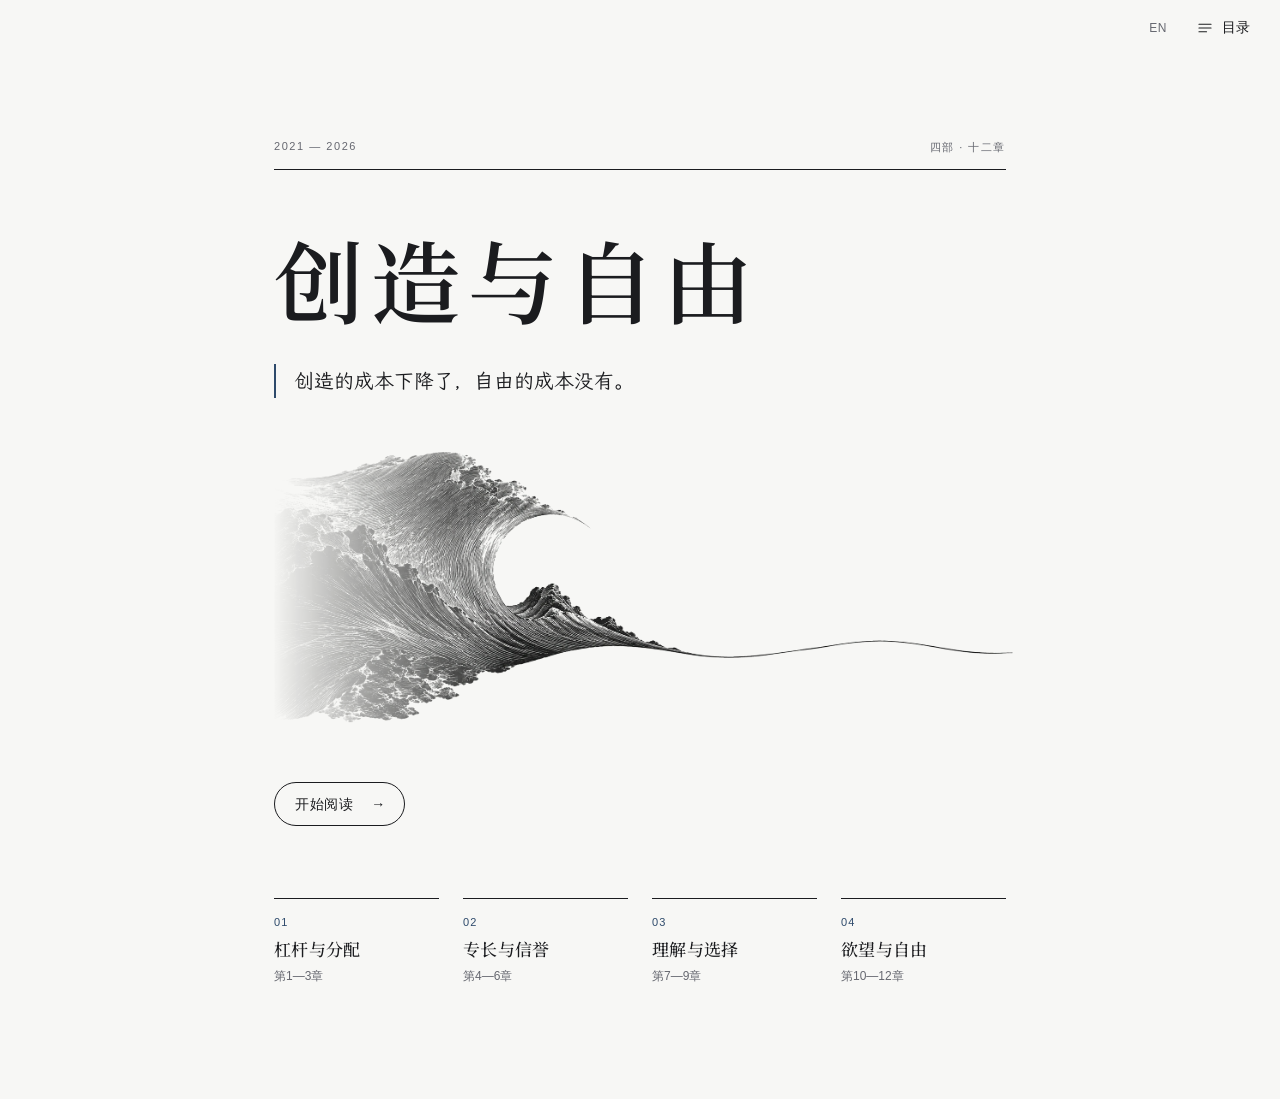
==== index.html @ 105a15ce "Polish editor notes and stabilize reader layout for v2.4.1" ====
<!doctype html>
<html lang="zh-CN">
<head>
<meta charset="utf-8"><meta name="viewport" content="width=device-width,initial-scale=1,viewport-fit=cover">
<meta name="color-scheme" content="light dark"><meta name="description" content="创造与自由：纳瓦尔思想读本。">
<script>if(/^#c(?:0\d|1[0-4])(?:-b\d{3})?$/.test(location.hash)){document.documentElement.classList.add('reader-starting');document.addEventListener('DOMContentLoaded',()=>{if(!document.documentElement.classList.contains('js'))document.documentElement.classList.remove('reader-starting');},{once:true});}</script>
<title>创造与自由 · 纳瓦尔思想读本</title><link rel="icon" href="data:,"><style>
@font-face{font-family:"Creation Kai";src:url("assets/fonts/reader-kai-v241.woff2") format("woff2");font-style:normal;font-weight:400;font-display:swap}
@font-face{font-family:"Creation Song";src:url("assets/fonts/reader-song-v240.woff2") format("woff2");font-style:normal;font-weight:400 600;font-display:swap}

/* Tokens. One neutral paper, one ink, one ink-indigo accent used sparingly. */
:root{
 --paper:#f7f7f5;--raised:#fff;--ink:#1b1c1f;--secondary:#666870;--line:#e2e3e3;--line-strong:#c9cbcd;--toggle-off:#8a8c92;--panel:#efeff0;
 --accent:#2e4a6b;--accent-soft:rgb(46 74 107 / 8%);--accent-line:rgb(46 74 107 / 30%);--wash:rgb(27 28 31 / 5%);--wash-strong:rgb(27 28 31 / 9%);
 --shadow:0 1px 2px rgb(27 28 31 / 6%),0 10px 32px rgb(27 28 31 / 10%);
 --body-size:18px;--serif:"Creation Song","Songti SC","Noto Serif CJK SC","Source Han Serif SC",SimSun,serif;
 --sans:-apple-system,BlinkMacSystemFont,"PingFang SC","Helvetica Neue","Microsoft YaHei",sans-serif;--kai:"Creation Kai","Kaiti SC","STKaiti","KaiTi",var(--serif);
 --body-font:var(--serif);--page-gap:48px;--bar:56px;--ease:cubic-bezier(.2,.7,.2,1);color-scheme:light
}
:root[data-night]{
 --paper:#121315;--raised:#1d1f22;--ink:#dcdde0;--secondary:#9c9fa6;--line:#2b2d31;--line-strong:#43464c;--toggle-off:#73767d;--panel:#18191c;
 --accent:#93abc7;--accent-soft:rgb(147 171 199 / 16%);--accent-line:rgb(147 171 199 / 38%);--wash:rgb(255 255 255 / 6%);--wash-strong:rgb(255 255 255 / 11%);
 --shadow:0 1px 2px rgb(0 0 0 / 30%),0 12px 36px rgb(0 0 0 / 40%);color-scheme:dark
}
:root[data-font=sans]{--body-font:var(--sans)}:root[data-font=kai]{--body-font:var(--kai)}
html[lang=en]{--serif:Charter,"Iowan Old Style",Georgia,"Times New Roman",serif;--kai:Baskerville,"Palatino Linotype",Palatino,Georgia,serif}

/* Base */
*{box-sizing:border-box}html{scroll-padding-top:84px;background:var(--paper)}
body{margin:0;background:var(--paper);color:var(--ink);font-family:var(--serif);-webkit-text-size-adjust:100%;-webkit-font-smoothing:antialiased;text-rendering:optimizeLegibility}
::selection{background:rgb(46 74 107 / 16%)}:root[data-night] ::selection{background:rgb(147 171 199 / 28%)}
a{color:inherit;text-underline-offset:.24em;text-decoration-thickness:1px;text-decoration-color:var(--line-strong)}
a:hover{text-decoration-color:currentColor}
strong{font-weight:600}
button,input,select,output,legend,dialog,.cover-meta,.cover-index,.chapter-part,.chapter-nav,.reading-entry,.menu-button,.muted,.disclaimer,#pager,.topbar{font-family:var(--sans)}
button,input,select{font-size:inherit}
button{cursor:pointer;background:transparent;color:var(--ink);border:0;min-width:44px;min-height:44px;padding:0 12px;border-radius:10px}
button:disabled,#pager button[aria-disabled=true]{opacity:.28;cursor:default}
a,button,input,select,summary{touch-action:manipulation;-webkit-tap-highlight-color:transparent}
a:focus-visible,button:focus-visible,input:focus-visible,select:focus-visible,summary:focus-visible{outline:2px solid var(--accent);outline-offset:3px;border-radius:6px}
#reading:focus,.chapter [tabindex="-1"]:focus{outline:none}
[hidden]{display:none!important}
.visually-hidden{position:absolute;width:1px;height:1px;padding:0;margin:-1px;overflow:hidden;clip-path:inset(50%);white-space:nowrap;border:0}
.skip-link{position:fixed;z-index:9;top:12px;left:16px;background:var(--raised);padding:14px 18px;border-radius:999px;text-decoration:none;font:500 13px/1 var(--sans);transform:translateY(-200%)}.skip-link:focus{transform:none;box-shadow:var(--shadow)}
.reader-starting main{visibility:hidden}

/* Top bar: quiet, translucent, with a hairline of chapter progress. */
.topbar{position:fixed;inset:0 0 auto;z-index:4;height:var(--bar);padding:0 max(16px,env(safe-area-inset-right)) 0 max(20px,env(safe-area-inset-left));display:flex;align-items:center;justify-content:space-between;gap:16px;background:color-mix(in srgb,var(--paper) 86%,transparent);-webkit-backdrop-filter:saturate(1.4) blur(14px);backdrop-filter:saturate(1.4) blur(14px)}
.topbar::after{content:"";position:absolute;inset:auto 0 0;height:1px;background:var(--line);opacity:0;transition:opacity .2s}
body:has(#cover[hidden]) .topbar::after{opacity:1}
.brand{min-height:44px;display:flex;align-items:center;font:600 14px/1 var(--serif);letter-spacing:.06em;text-decoration:none;white-space:nowrap;overflow:hidden;text-overflow:ellipsis;transition:opacity .2s}
html[lang=en] .brand{letter-spacing:0;font-weight:400;font-size:15px}
body:has(#cover:not([hidden])) .brand{opacity:0;visibility:hidden}
.top-actions{display:flex;align-items:center;gap:4px;margin-left:auto}
.language-switch{min-width:44px;min-height:44px;display:flex;justify-content:center;align-items:center;padding:0 10px;border-radius:10px;font:500 12px/1 var(--sans);letter-spacing:.04em;text-decoration:none;color:var(--secondary)}
@media(hover:hover){.language-switch:hover{color:var(--ink);background:var(--wash)}}
.menu-button{display:inline-flex;align-items:center;gap:8px;padding:0 14px 0 12px;font-size:14px;font-weight:500}
.menu-button svg{width:18px;height:18px;fill:none;stroke:currentColor;stroke-width:1.6;stroke-linecap:round}
@media(hover:hover){.menu-button:hover{background:var(--wash)}}.menu-button:active{background:var(--wash-strong)}
#read-progress{position:absolute;left:0;bottom:0;height:2px;width:100%;background:var(--accent);transform-origin:0 50%;transform:scaleX(var(--progress,0));z-index:1;transition:transform .25s var(--ease)}
body:has(#cover:not([hidden])) #read-progress{opacity:0}
.js body:has(dialog:modal) .top-actions{visibility:hidden}

/* Cover */
main{max-width:860px;margin:auto;padding:116px 64px 96px}
#cover{max-width:760px;margin:auto;padding-top:24px}
.cover-meta{display:flex;justify-content:space-between;gap:16px;border-bottom:1px solid var(--ink);padding-bottom:14px;font-size:11px;font-weight:500;letter-spacing:.14em;text-transform:uppercase;color:var(--secondary);font-variant-numeric:tabular-nums}
.cover-title{padding-top:56px}
.cover-title h1{font-size:clamp(48px,7vw,92px);font-weight:600;line-height:1.18;letter-spacing:.08em;margin:0 0 20px}
html[lang=en] .cover-title h1{letter-spacing:-.015em;line-height:1.04;font-weight:400}
.tagline{margin:32px 0 0;padding-left:18px;border-left:2px solid var(--accent);font:20px/1.7 var(--kai);color:var(--ink);max-width:28em}
html[lang=en] .tagline{font-style:italic}
/* The art's ink spans x 26–1732 and y 121–751 of 1774×887: crop the blank bands and scale so the ink meets both column edges. */
.cover-art{display:block;width:104%;max-width:none;height:auto;aspect-ratio:1774/672;object-fit:cover;margin:48px 0 0 -1.52%;mix-blend-mode:multiply;filter:brightness(1.02) contrast(1.03);-webkit-mask-image:linear-gradient(90deg,transparent 1%,rgb(0 0 0 / 35%) 12%,#000 32%);mask-image:linear-gradient(90deg,transparent 1%,rgb(0 0 0 / 35%) 12%,#000 32%)}
:root[data-night] .cover-art{filter:brightness(1.02) contrast(1.03) invert(1) brightness(.7);mix-blend-mode:screen;opacity:.9}
.cover-actions{display:flex;flex-wrap:wrap;align-items:center;gap:14px 24px;margin-top:48px}
.reading-entry{display:inline-flex;gap:18px;align-items:center;justify-content:space-between;min-height:44px;padding:10px 18px 10px 20px;border:1px solid var(--ink);color:var(--ink);border-radius:999px;font-size:14px;font-weight:500;letter-spacing:.04em;line-height:1.5;text-decoration:none;transition:background-color .2s var(--ease),color .2s var(--ease)}
:root[data-night] .reading-entry{border-color:var(--line-strong)}
:root[data-night] :is(.cover-meta,.cover-index a){border-color:var(--line-strong)}
.reading-entry span{transition:transform .2s var(--ease)}
@media(hover:hover){.reading-entry:hover{background:var(--ink);color:var(--paper)}:root[data-night] .reading-entry:hover{border-color:var(--ink)}}.reading-entry:hover span{transform:translateX(3px)}
.reading-entry:active{opacity:.85}
.disclaimer{margin:0;font-size:12px;line-height:1.6;color:var(--secondary)}
.cover-index{display:grid;grid-template-columns:repeat(4,minmax(0,1fr));gap:0 24px;margin-top:72px}
.cover-index a{position:relative;display:grid;grid-template-rows:auto 1fr auto;align-content:start;gap:6px;min-height:44px;padding:16px 0 18px;border-top:1px solid var(--ink);text-decoration:none}
.part-number{font:500 11px/1.4 var(--sans);letter-spacing:.1em;color:var(--accent);font-variant-numeric:tabular-nums}
.part-name{font:500 17px/1.5 var(--serif);letter-spacing:.02em}
.part-range{align-self:end;font-size:12px;color:var(--secondary)}
.part-arrow{position:absolute;right:0;top:15px;color:var(--secondary);opacity:0;transform:translateX(-4px);transition:opacity .2s,transform .2s var(--ease)}
.cover-index a:hover .part-arrow,.cover-index a:focus-visible .part-arrow{opacity:1;transform:none;color:var(--accent)}
.cover-index a:hover .part-name{text-decoration:underline;text-decoration-color:var(--accent-line);text-underline-offset:.3em}
.cover-toc{margin-top:50px}.js .cover-toc{display:none}

/* Reading column */
#reading-stage{width:min(100%,30em);font-size:var(--body-size);margin:auto}
.chapter{font:var(--body-size)/1.9 var(--body-font);overflow-wrap:break-word;line-break:strict;font-kerning:normal}
html[lang=zh-CN] .chapter{text-spacing-trim:trim-start}
html[lang=zh-CN] .cover-title h1{font-feature-settings:"halt"}
html[lang=zh-CN] :is(.chapter,.drawer-body,#note-dialog){text-autospace:normal}
.chapter-header{margin-bottom:2.4em;break-inside:avoid}
.chapter-part{display:flex;flex-direction:column;gap:12px;font-size:12px;letter-spacing:.08em;color:var(--secondary);margin:0 0 14px;line-height:1.5}
.chapter-no{font:400 52px/1 var(--serif);letter-spacing:0;color:var(--accent);font-variant-numeric:lining-nums tabular-nums}
html[lang=en] .chapter-no{font-variant-numeric:oldstyle-nums;font-size:58px}
.chapter h1{font-weight:600;font-size:1.65em;line-height:1.45;letter-spacing:.01em;margin:0;text-wrap:balance}
.row{display:contents}.prose{display:contents}
.prose p{margin:0 0 1.05em;text-align:justify;orphans:2;widows:2;hanging-punctuation:allow-end}
.prose h2{font-size:1.08em;font-weight:600;line-height:1.6;margin:2.1em 0 .8em;break-after:avoid;break-inside:avoid;text-wrap:balance}
.chapter-header+.heading-row h2{margin-top:.4em}
html[lang=en] .chapter{line-height:1.68;line-break:auto;hyphens:auto}
html[lang=en] .chapter h1,html[lang=en] .chapter h2{hyphens:none;letter-spacing:-.005em}
html[lang=en] .chapter h1{font-weight:600;line-height:1.25}
html[lang=en] :is(.chapter-part,.toc-group h2){letter-spacing:.01em;text-transform:none}
html[lang=en] .cover-meta{letter-spacing:.07em}

/* Editor's notes carry the counterpoints; a ruled margin sets them apart. */
.limit-row h2,.limit-row p{border-left:2px solid var(--accent-line);padding-left:1.1em}
.limit-row h2{margin-bottom:0;padding-bottom:.8em}
.limit-row p{margin-bottom:0;padding-bottom:1.05em}
.limit-tag{display:inline-block;margin-right:.7em;padding:.35em .55em;border-radius:5px;background:var(--accent-soft);color:var(--accent);font:600 .62em/1 var(--sans);letter-spacing:.1em;vertical-align:.18em;text-transform:uppercase}

.chapter-nav{display:grid;grid-template-columns:1fr 1fr;gap:16px;margin-top:3em;font-size:13px;line-height:1.55;break-inside:avoid}
.chapter-nav a{display:block;padding:14px 16px;border:1px solid var(--line);border-radius:12px;text-decoration:none;transition:border-color .2s,background .2s}
@media(hover:hover){.chapter-nav a:hover{border-color:var(--line-strong);background:var(--wash)}}
.chapter-nav a:last-child{grid-column:2;text-align:right}
.chapter-nav-label{display:block;font-size:11px;letter-spacing:.06em;color:var(--secondary);margin-bottom:4px}
.book-end{break-inside:avoid;text-align:center;padding:5em 0 3em;color:var(--secondary);font:15px/1.5 var(--serif);letter-spacing:.3em}
.book-end i{display:block;width:6px;height:6px;margin:24px auto 0;border-radius:50%;background:var(--accent)}

/* Note markers */
.paragraph-note{position:relative;display:inline-flex;align-items:center;justify-content:center;vertical-align:baseline;top:-.5em;width:18px;min-width:18px;height:18px;padding:0;margin-left:3px;border-radius:50%;font:600 9.5px/1 var(--sans);font-variant-numeric:tabular-nums;color:var(--accent);background:var(--accent-soft);text-decoration:none;white-space:nowrap;transition:background .15s,color .15s}
.paragraph-note::after{content:"";position:absolute;inset:-13px}
.note-anchor{display:inline-block;white-space:nowrap}
html[lang=zh-CN] .paragraph-note{margin-left:1px}
@media(hover:hover) and (pointer:fine){.paragraph-note:hover{color:var(--raised);background:var(--accent)}}
.paragraph-note:focus-visible{outline:none;box-shadow:none;border-radius:50%;color:var(--accent);background:var(--accent-line)}
.paragraph-note[aria-expanded=true]{color:var(--raised);background:var(--accent)}
.js .notes-hidden .paragraph-note{visibility:hidden;pointer-events:none}
.annotation-bank{border-top:1px solid var(--line);margin-top:50px}.annotation-bank article{padding:20px 0}.js .annotation-bank{display:none}

/* Paged mode. reader.js assumes the 48px column gap. */
.js body.is-paged{overflow:clip}
.js body.is-paged main{max-width:none;padding:0}
.js body.is-paged #reading-stage{position:fixed;top:max(84px,calc(env(safe-area-inset-top) + 64px));left:50%;transform:translateX(-50%);width:min(30em,calc(100vw - 64px));height:calc(100dvh - 164px - env(safe-area-inset-bottom));overflow:clip;touch-action:pan-y pinch-zoom}
.js body.is-paged .chapter{height:100%;width:100%;column-width:var(--page-width);column-gap:var(--page-gap);column-fill:auto;transform:translateX(var(--page-shift,0px))}
.js body.is-paged .prose p{hanging-punctuation:none}
.js body.is-paged .chapter-nav{display:none}
.js body.is-paged .chapter-header{margin-bottom:1.9em}
#pager{position:fixed;bottom:max(14px,env(safe-area-inset-bottom));left:50%;transform:translateX(-50%);width:min(30em,calc(100vw - 40px));font-size:var(--body-size);display:flex;justify-content:space-between;align-items:center;color:var(--secondary);z-index:3}
#pager button{color:var(--secondary);border-radius:50%;width:44px;padding:0;display:grid;place-items:center;transition:background .15s,color .15s}
@media(hover:hover){#pager button:hover:not([aria-disabled=true]){color:var(--ink);background:var(--wash)}}
#pager svg{display:block;width:20px;height:20px;fill:none;stroke:currentColor;stroke-width:1.5;stroke-linecap:round;stroke-linejoin:round}
#page-status{font:500 11px/1 var(--sans);letter-spacing:.08em;font-variant-numeric:tabular-nums;padding:7px 12px;border-radius:999px;background:var(--wash)}

/* Dialogs */
dialog{color:var(--ink);background:var(--raised);border:1px solid var(--line);padding:28px;width:min(500px,calc(100vw - 48px));max-height:calc(100dvh - 64px);overflow:auto;overscroll-behavior:contain}
dialog::backdrop{background:rgb(16 18 22 / 26%);-webkit-backdrop-filter:blur(2px);backdrop-filter:blur(2px)}
body:has(dialog:modal){overflow:hidden}
.dialog-header{display:flex;align-items:center;justify-content:space-between;gap:16px;margin-bottom:24px}
dialog h2{font-size:17px;font-weight:600;line-height:1.5;margin:0}
.close-button,.pin-contents,.settings-shortcut{display:grid;place-items:center;flex:0 0 44px;width:44px;height:44px;min-width:44px;padding:0;margin:0;color:var(--secondary)}
.close-button svg,.pin-contents svg,.settings-shortcut svg{display:block;width:20px;height:20px;fill:none;stroke:currentColor;stroke-width:1.5;stroke-linecap:round;stroke-linejoin:round}
.close-button:hover,.settings-shortcut:hover,.pin-contents:hover,.pin-contents[aria-pressed=true]{color:var(--ink)}
@media(hover:hover){.close-button:hover,.settings-shortcut:hover,.pin-contents:hover{background:var(--wash)}}
.close-button:active,.settings-shortcut:active,.pin-contents:active{background:var(--wash-strong)}
.close-button:focus-visible,.settings-shortcut:focus-visible,.pin-contents:focus-visible{outline:none;box-shadow:none;color:var(--accent);background:var(--accent-soft)}
.pin-contents[aria-pressed=true] svg path:first-child{fill:currentColor}.pin-contents[aria-pressed=false] svg{transform:rotate(35deg)}
.settings-shortcut circle{fill:var(--panel)}
.settings-shortcut{border-radius:50%}
.contents-actions{display:flex;align-items:center;flex-shrink:0;gap:2px}

/* Contents drawer */
#contents{margin:0 auto 0 0;width:360px;max-width:calc(100% - 28px);height:100dvh;max-height:100dvh;padding:0;border:0;border-right:1px solid var(--line);background:var(--panel);overflow:hidden;box-shadow:var(--shadow)}
#contents .dialog-header{padding:max(10px,env(safe-area-inset-top)) 12px 10px 24px;min-height:var(--bar);margin:0;border-bottom:1px solid var(--line);background:var(--panel)}
#contents[open]{display:grid;grid-template-rows:auto minmax(0,1fr)}
.drawer-body{padding:12px 24px max(28px,env(safe-area-inset-bottom));min-height:0;overflow:auto;overscroll-behavior:contain}
.drawer-section>summary{list-style:none;display:flex;align-items:center;justify-content:space-between;min-height:48px;cursor:pointer;font-size:14px;font-weight:500}
.drawer-section>summary::-webkit-details-marker{display:none}
.drawer-section>summary::after{content:"";width:7px;height:7px;margin-right:4px;border-right:1.5px solid var(--secondary);border-bottom:1.5px solid var(--secondary);transform:translateY(-2px) rotate(45deg);transition:transform .2s var(--ease)}
.drawer-section[open]>summary::after{transform:translateY(2px) rotate(-135deg)}
#search-panel,#marks-panel,.settings-panel{border-bottom:1px solid var(--line)}

.search-form{font-size:14px;margin:0 0 16px}
.search-field{position:relative;border:1px solid var(--line);border-radius:12px;background:var(--raised);transition:border-color .15s,box-shadow .15s}
.search-field::before{content:"";position:absolute;left:12px;top:50%;width:16px;height:16px;margin-top:-8px;background:var(--secondary);-webkit-mask:url("data:image/svg+xml,%3Csvg xmlns='http://www.w3.org/2000/svg' viewBox='0 0 24 24' fill='none' stroke='black' stroke-width='2' stroke-linecap='round'%3E%3Ccircle cx='11' cy='11' r='7'/%3E%3Cpath d='m20 20-3.5-3.5'/%3E%3C/svg%3E") center/contain no-repeat;mask:url("data:image/svg+xml,%3Csvg xmlns='http://www.w3.org/2000/svg' viewBox='0 0 24 24' fill='none' stroke='black' stroke-width='2' stroke-linecap='round'%3E%3Ccircle cx='11' cy='11' r='7'/%3E%3Cpath d='m20 20-3.5-3.5'/%3E%3C/svg%3E") center/contain no-repeat}
.search-field:focus-within{border-color:var(--accent);box-shadow:0 0 0 3px var(--accent-soft)}
input[type=search]{display:block;width:100%;min-height:44px;border:0;color:var(--ink);background:transparent;border-radius:12px;padding:8px 12px 8px 36px;font-size:16px;outline:none}
input[type=search]:focus-visible{outline:none}
input::placeholder{color:var(--secondary);opacity:1}
input[type=search]{padding-right:36px}input[type=search]::-webkit-search-cancel-button{-webkit-appearance:none;width:18px;height:18px;margin-right:-24px;background:var(--secondary);cursor:pointer;-webkit-mask:url("data:image/svg+xml,%3Csvg xmlns='http://www.w3.org/2000/svg' viewBox='0 0 24 24' fill='none' stroke='black' stroke-width='2' stroke-linecap='round'%3E%3Cpath d='m7 7 10 10M17 7 7 17'/%3E%3C/svg%3E") center/contain no-repeat}
#search-count{margin:10px 2px 0}#search-count:empty{display:none}
.muted{font-size:12px;color:var(--secondary)}
#search-results{margin:0 0 25px}
.search-result{display:block;margin:0 -12px 2px;padding:10px 12px;border-radius:10px;text-decoration:none}
@media(hover:hover){.search-result:hover{background:var(--wash)}}
.search-chapter{margin:18px 0 4px;font:500 12px/1.5 var(--sans);color:var(--secondary)}.search-chapter:first-child{margin-top:4px}
.search-result span{display:block;font:14px/1.75 var(--serif)}
mark{background:var(--accent-soft);color:var(--accent);border-radius:3px;padding:0 1px}

.toc-cover{display:inline-flex;align-items:center;gap:6px;min-height:44px;font-size:12px;margin:0 0 14px;text-decoration:none;color:var(--secondary)}
.toc-cover::before{content:"←"}.toc-cover:hover{color:var(--ink)}
.book-toc{display:grid;gap:22px}
.toc-group h2{font:500 12px/1.6 var(--sans);color:var(--secondary);margin:0 0 4px;letter-spacing:.08em}
.toc-group a{position:relative;display:block;text-decoration:none;line-height:1.55;padding:10px 26px 10px 0;font-size:14px;min-height:44px;transition:color .15s}
.toc-group a:has(.toc-number){display:grid;grid-template-columns:24px minmax(0,1fr);column-gap:10px}
.toc-number{font-size:12px;color:var(--secondary);padding-top:3px;font-variant-numeric:tabular-nums}
.toc-group a:hover .toc-title,.toc-group a:not(:has(.toc-number)):hover{text-decoration:underline;text-decoration-color:var(--line-strong)}
.toc-group a[aria-current=page]{font-weight:600}
.toc-group a[aria-current=page]::before{content:"";position:absolute;left:-24px;top:10px;bottom:10px;width:3px;border-radius:0 3px 3px 0;background:var(--accent)}
.toc-group a[aria-current=page] .toc-number{color:var(--accent)}
.last-position{position:absolute;right:0;top:14px;display:flex;width:16px;height:16px;color:var(--accent)}
.toc-group a[aria-current=page] .last-position{display:none}.last-position svg{display:block;width:100%;height:100%;fill:none;stroke:currentColor;stroke-width:1.5;stroke-linejoin:round}

/* Settings */
.settings-panel{margin-bottom:8px}
.reading-options{border:0;padding:0 0 12px;margin:0;display:flex;flex-direction:column;gap:6px;font-size:14px}
.reading-options>label{display:flex;align-items:center;gap:8px;min-height:44px;cursor:pointer}
.reading-options>label:has(input[type=checkbox]){flex-direction:row-reverse;justify-content:space-between}
.choice-row{border:0;padding:0;margin:0;width:100%;min-width:0;display:grid;grid-template-columns:44px minmax(0,1fr);gap:12px;align-items:center}
html[lang=en] .choice-row{grid-template-columns:64px minmax(0,1fr)}
.choice-label{font:13px/44px var(--sans);padding:0;white-space:nowrap}
.choice-options{display:flex;gap:2px;padding:3px;border-radius:11px;background:var(--wash);min-width:0}
.reading-options .choice-options label{position:relative;display:block;flex:1;min-height:40px;min-width:0;margin:0;cursor:pointer}
.choice-options input{position:absolute;width:1px;height:1px;opacity:0;inset:50% auto auto 50%}
.choice-options span{display:flex;justify-content:center;align-items:center;min-height:40px;padding:0 8px;border-radius:8px;font-size:13px;white-space:nowrap;color:color-mix(in srgb,var(--secondary) 75%,var(--ink));transition:background .15s,color .15s,box-shadow .15s}
.choice-options label:hover span{color:var(--ink)}
.choice-options input:checked+span{color:var(--ink);background:var(--raised);box-shadow:0 1px 2px rgb(0 0 0 / 8%),0 1px 6px rgb(0 0 0 / 5%);font-weight:500}
.choice-options input:focus-visible+span{outline:2px solid var(--accent);outline-offset:1px}
.choice-options .font-serif span{font-family:var(--serif);font-size:15px}.choice-options .font-sans span{font-family:var(--sans)}.choice-options .font-kai span{font-family:var(--kai);font-size:15px}
.font-control{display:grid!important;grid-template-columns:44px 24px minmax(0,1fr);gap:0 12px;margin-top:2px}
html[lang=en] .font-control{grid-template-columns:64px 24px minmax(0,1fr)}
.font-control output{order:2;font-variant-numeric:tabular-nums;color:var(--secondary)}
.font-control input{order:3;width:100%;min-width:70px;accent-color:var(--accent)}
input[type=checkbox]{accent-color:var(--accent);width:17px;height:17px}
.reading-options input[type=checkbox]{appearance:none;-webkit-appearance:none;flex:0 0 auto;position:relative;width:40px;height:24px;margin:0;border-radius:12px;background:var(--toggle-off);cursor:pointer;transition:background .2s var(--ease)}
.reading-options input[type=checkbox]::before{content:"";position:absolute;top:2px;left:2px;width:20px;height:20px;border-radius:50%;background:#fff;box-shadow:0 1px 3px rgb(0 0 0 / 25%);transition:transform .2s var(--ease)}
.reading-options input[type=checkbox]:checked{background:var(--accent)}
.reading-options input[type=checkbox]:checked::before{transform:translateX(16px)}
:root[data-night] .reading-options input[type=checkbox]::before{background:var(--ink)}:root[data-night] .reading-options input[type=checkbox]:checked::before{background:var(--paper)}
.mark-help{line-height:1.7;margin:2px 0 14px}
.downloads{display:flex;flex-wrap:wrap;align-items:center;gap:4px 20px;font-size:12px;margin:14px 0 0}
.downloads a{display:inline-flex;align-items:center;justify-content:center;min-height:44px;min-width:44px;font-weight:500}
.downloads .muted{flex-basis:100%;margin-top:-6px;font-size:11px}

/* Marks list */
#marks-count{margin-left:6px;font-variant-numeric:tabular-nums;color:var(--accent)}
.mark-group{margin:8px 0 22px}.mark-group h3{font:500 12px/1.6 var(--sans);color:var(--secondary);margin:0 0 4px}
.mark-entry{display:block;width:100%;text-align:left;min-height:44px;padding:12px 0;border-radius:0;border-bottom:1px solid var(--line);font:14px/1.7 var(--serif);overflow-wrap:anywhere}
.mark-entry:last-child{border-bottom:0}.mark-entry small{display:block;font:11px/1.5 var(--sans);color:var(--secondary);margin-bottom:4px}.mark-entry:hover:not(:disabled){text-decoration:underline;text-underline-offset:.2em;text-decoration-color:var(--line-strong)}
.mark-entry:disabled{opacity:1;color:var(--secondary)}
.mark-backup{display:flex;flex-wrap:wrap;gap:4px 16px}.mark-backup button{font-size:12px;padding:0;text-decoration:underline;text-underline-offset:.25em;text-decoration-color:var(--line-strong);border-radius:4px}
.marks-hint,#marks-message{line-height:1.7;margin:4px 0 16px}

/* Personal marks keep the type metrics and the book's inline structure. */
.reader-mark{background:transparent;color:inherit;text-decoration:none;font:inherit;padding:0;border-radius:2px;box-decoration-break:clone;-webkit-box-decoration-break:clone}
.reader-mark[data-flags="1"],.reader-mark[data-flags="3"]{background:#f6e3a1}
.reader-mark[data-flags="2"],.reader-mark[data-flags="3"]{text-decoration:underline;text-decoration-color:var(--accent);text-decoration-thickness:1.5px;text-underline-offset:.22em}
:root[data-night] .reader-mark[data-flags="1"],:root[data-night] .reader-mark[data-flags="3"]{background:#574a22}
#mark-toolbar{position:fixed;z-index:6;max-width:calc(100vw - 24px);background:var(--ink);color:var(--paper);border-radius:14px;box-shadow:var(--shadow);padding:4px;font:13px/1.5 var(--sans)}
:root[data-night] #mark-toolbar{background:#1f2124;color:var(--ink);border:1px solid var(--line-strong)}
.mark-actions{display:flex;align-items:center;gap:2px}
.mark-actions button{min-height:44px;padding:0 13px;border-radius:10px;white-space:nowrap;color:inherit;font-weight:500}
@media(hover:hover){.mark-actions button:hover:not(:disabled){background:rgb(128 128 128 / 22%)}}
.mark-actions button[aria-pressed=true]{background:rgb(128 128 128 / 26%);box-shadow:inset 0 -2px var(--accent)}
.mark-actions button:focus-visible{outline:2px solid var(--accent);outline-offset:-2px}
.mark-actions button:disabled{opacity:.4}
#close-marks{display:grid;place-items:center;min-width:44px;padding:0;opacity:.7}
#close-marks svg{width:16px;height:16px;fill:none;stroke:currentColor;stroke-width:1.6;stroke-linecap:round}
#mark-feedback{max-width:260px;margin:2px 10px 6px;font-size:12px;opacity:.75}
#undo-mark{display:block;width:100%;border-top:1px solid rgb(128 128 128 / 30%);margin-top:4px;font-size:12px;color:inherit;opacity:.8;border-radius:0 0 10px 10px}

/* Notes float beside their passage and point back to it. */
#note-dialog{position:fixed;inset:auto;margin:0;padding:0;max-width:none;max-height:none;overflow:visible;z-index:8;background:var(--raised);border:1px solid var(--line);border-radius:14px;box-shadow:var(--shadow)}
#note-dialog .note-scroll{max-height:var(--note-max-height,70dvh);padding:20px 22px 22px;overflow:auto;overscroll-behavior:contain;border-radius:inherit}
:root[data-night] #note-dialog{background:#1f2124;border-color:var(--line-strong)}
:root[data-night] #note-dialog::before{border-color:var(--line-strong)!important}
#note-dialog::before{content:"";position:absolute;left:var(--note-arrow-x,50%);width:12px;height:12px;background:inherit;transform:translateX(-50%) rotate(45deg);pointer-events:none}
#note-dialog[data-side=below]::before{top:-7px;border-left:1px solid var(--line);border-top:1px solid var(--line)}
#note-dialog[data-side=above]::before{bottom:-7px;border-right:1px solid var(--line);border-bottom:1px solid var(--line)}
#note-dialog .dialog-header{margin:0 0 12px;align-items:flex-start}
#note-dialog .close-button{margin:-8px -10px 0 0}
.note-kind-label{font:600 10px/1.4 var(--sans);letter-spacing:.12em;text-transform:uppercase;color:var(--accent);margin:0 0 6px}
#note-dialog h2{font:600 16px/1.5 var(--sans)}
#note-dialog-content{font:max(16px,calc(var(--body-size) - 2px))/1.8 var(--body-font)}
html[lang=en] #note-dialog-content{line-height:1.65}
.note-copy>p{margin:0 0 16px}
.note-links{border-top:1px solid var(--line);padding-top:14px;display:grid;gap:14px;font:13px/1.55 var(--sans)}
.note-links a{display:inline-block;overflow-wrap:anywhere;font-weight:500}
.note-source{font-size:11px;color:var(--secondary);margin-top:2px}
@media(prefers-reduced-motion:no-preference){
 #note-dialog[open]{animation:pop .16s var(--ease)}
 #contents[open]{animation:slide-in .22s var(--ease)}
 @keyframes pop{from{opacity:0;transform:translateY(4px) scale(.985)}to{opacity:1;transform:none}}
 @keyframes slide-in{from{opacity:0;transform:translateX(-16px)}to{opacity:1;transform:none}}
 .js .chapter:not([hidden]) .chapter-header{animation:rise .28s var(--ease)}
 @keyframes rise{from{opacity:0;transform:translateY(4px)}to{opacity:1;transform:none}}
}
@media(prefers-reduced-motion:reduce){*,*::before,*::after{transition:none!important;animation:none!important}}
#tap-help{margin-top:2px}@media(min-width:701px){#tap-help{display:none}}

/* A pinned contents panel is a reading companion with its own scroll area. */
@media(min-width:1024px){
 .has-pinned-contents{--contents-width:320px}
 .has-pinned-contents #contents{position:fixed;inset:0 auto 0 0;width:var(--contents-width);z-index:5;animation:none;box-shadow:none}
 .has-pinned-contents .topbar{left:var(--contents-width)}
 .has-pinned-contents main{max-width:none;margin-left:var(--contents-width);margin-right:0;padding-inline:32px}
 .js .has-pinned-contents.is-paged #reading-stage{left:calc(50% + var(--contents-width)/2);width:min(30em,calc(100vw - var(--contents-width) - 64px))}
 .has-pinned-contents #pager{left:calc(50% + var(--contents-width)/2);width:min(30em,calc(100vw - var(--contents-width) - 40px))}
}

/* Phone */
@media(max-width:700px){
 :root{--bar:52px}
 main{padding:88px 24px 64px}
 .topbar{padding-left:max(16px,env(safe-area-inset-left));padding-right:max(8px,env(safe-area-inset-right))}
 .menu-button{padding:0 12px 0 10px}
 #cover{padding-top:8px}
 .cover-meta{font-size:10px;letter-spacing:.12em}
 .cover-title{padding-top:40px}.cover-title h1{font-size:50px;letter-spacing:.06em}
 html[lang=en] .cover-title h1{font-size:46px}
 .tagline{margin-top:24px;font-size:17px}
 .cover-art{margin-top:32px}
 .cover-actions{margin-top:32px;gap:12px}
 .reading-entry{width:100%;min-height:52px}
 .disclaimer{width:100%}
 .cover-index{grid-template-columns:1fr 1fr;gap:0 18px;margin-top:40px}
 .cover-index a{padding:14px 0 16px}.part-name{font-size:16px}
 .chapter h1{font-size:1.5em}.chapter-no{font-size:44px}html[lang=en] .chapter-no{font-size:48px}
 .chapter-part{gap:10px;font-size:11px}
 .js body.is-paged #reading-stage{top:max(72px,calc(env(safe-area-inset-top) + 60px));width:calc(100vw - 48px);height:calc(100dvh - 144px - env(safe-area-inset-bottom))}
 .chapter-nav{grid-template-columns:1fr;gap:10px}.chapter-nav a:last-child{grid-column:auto}
 html[lang=en] .prose p{text-align:left;hyphens:none}
 /* Narrow zh columns can't absorb kinsoku runs like “不”， without visible letter gaps. */
 html[lang=zh-CN] .prose p{text-align:left}
 #note-dialog{border-radius:16px}#note-dialog .note-scroll{padding:18px 20px 20px}
 .note-links a{display:flex;align-items:center;min-height:44px;padding:4px 0}
 .paragraph-note{font-size:10px}
 .mark-actions button{padding-inline:11px}
}
@media(max-width:350px){main{padding-inline:20px}.cover-title h1{font-size:40px}.cover-index{gap:0 14px}.part-name{font-size:15px}.js body.is-paged #reading-stage{width:calc(100vw - 40px)}}
@media(max-height:480px){:root{--bar:48px}.js body.is-paged #reading-stage{top:58px;height:calc(100dvh - 116px)}#pager{bottom:4px}}

/* Accessibility modes */
@media(forced-colors:active){
 .reading-options input[type=checkbox]{appearance:auto;-webkit-appearance:auto;width:20px;height:20px}
 .reading-options input[type=checkbox]::before{display:none}
 .choice-options input:checked+span{outline:2px solid Highlight}
 .limit-row h2,.limit-row p{border-left-color:CanvasText}
 .close-button:focus-visible,.settings-shortcut:focus-visible,.pin-contents:focus-visible{outline:2px solid Highlight;outline-offset:-4px}
 #note-dialog{border-color:CanvasText;box-shadow:none}#note-dialog::before{border-color:CanvasText}
 .paragraph-note:focus-visible,.paragraph-note[aria-expanded=true]{outline:2px solid Highlight;outline-offset:3px}
 #read-progress{background:Highlight}
 .topbar{backdrop-filter:none;-webkit-backdrop-filter:none;background:Canvas}
}

@media print{
 @page{size:A5;margin:18mm 15mm}
 html{background:#fff}
 body{--paper:#fff;--ink:#222;--secondary:#666;--line:#ccc;--accent:#2e4a6b;--body-size:11pt;overflow:visible!important}
 .topbar,.skip-link,dialog,.chapter-nav,.paragraph-note,.annotation-bank,.cover-actions,.cover-index,.cover-toc,#pager,#mark-toolbar,#mark-status,.last-position{display:none!important}
 main,.has-pinned-contents main{padding:0!important;margin:0!important;max-width:none!important}
 #reading-stage{position:static!important;transform:none!important;width:100%!important;height:auto!important;overflow:visible!important}
 .chapter,#cover{display:block!important;break-before:page;transform:none!important;columns:auto!important;width:auto!important;height:auto!important}
 .chapter{font-size:11pt;line-height:1.8}.chapter h2{break-after:avoid}
 .limit-row p{orphans:3;widows:3}
 #c13 .chapter-header{margin-bottom:1.4em}
 #c13 .limit-row p{padding-bottom:.7em}
 .cover-title{padding-top:18mm}.cover-meta{margin-top:15mm}
 .cover-art{margin-top:14mm;max-height:70mm;filter:none!important;mix-blend-mode:normal!important}
 .reader-mark{background:transparent!important;text-decoration:none!important}
 .chapter-header{animation:none!important}
}
</style>
</head>
<body class="notes-hidden">
<a class="skip-link" href="#reading">跳到正文</a>
<header class="topbar"><a class="brand" href="#cover">创造与自由</a><div class="top-actions"><a id="language-switch" class="language-switch" href="en/index.html" lang="en" hreflang="en" aria-label="切换语言">EN</a><button id="menu-button" class="menu-button" aria-haspopup="dialog" aria-controls="contents" aria-expanded="false" hidden><svg viewBox="0 0 24 24" aria-hidden="true"><path d="M4 7h16M4 12h16M4 17h10"/></svg><span>目录</span></button></div><div id="read-progress" aria-hidden="true"></div></header>
<main id="reading" tabindex="-1">
<section id="cover" aria-labelledby="book-title">
<div class="cover-meta"><span>2021 — 2026</span><span>四部 · 十二章</span></div>
<header class="cover-title"><h1 id="book-title">创造与自由</h1><p class="tagline">创造的成本下降了，自由的成本没有。</p></header>
<div class="cover-artwork"><img class="cover-art" data-src="assets/cover-art.webp" width="1774" height="887" alt="" fetchpriority="high" decoding="async"><noscript><style>.cover-art[data-src]{display:none}</style><img class="cover-art" src="assets/cover-art.webp" width="1774" height="887" alt="" decoding="async"></noscript></div>
<div class="cover-actions"><a id="reading-entry" class="reading-entry" href="#c00">开始阅读 <span aria-hidden="true">→</span></a></div>
<nav class="cover-index" aria-label="四部"><a href="#c01"><span class="part-number">01</span><span class="part-name">杠杆与分配</span><span class="part-range">第1—3章</span><span class="part-arrow" aria-hidden="true">→</span></a><a href="#c04"><span class="part-number">02</span><span class="part-name">专长与信誉</span><span class="part-range">第4—6章</span><span class="part-arrow" aria-hidden="true">→</span></a><a href="#c07"><span class="part-number">03</span><span class="part-name">理解与选择</span><span class="part-range">第7—9章</span><span class="part-arrow" aria-hidden="true">→</span></a><a href="#c10"><span class="part-number">04</span><span class="part-name">欲望与自由</span><span class="part-range">第10—12章</span><span class="part-arrow" aria-hidden="true">→</span></a></nav>
<nav class="book-toc cover-toc" aria-label="全书目录"><div class="toc-group"><h2>卷首</h2><a href="#c00">写在前面</a></div><div class="toc-group"><h2>第1部 · 杠杆与分配</h2><a href="#c01"><span class="toc-number">01</span><span class="toc-title">知道自己要什么</span></a><a href="#c02"><span class="toc-number">02</span><span class="toc-title">省下的时间归谁</span></a><a href="#c03"><span class="toc-number">03</span><span class="toc-title">代码便宜以后，谁拥有价值</span></a></div><div class="toc-group"><h2>第2部 · 专长与信誉</h2><a href="#c04"><span class="toc-number">04</span><span class="toc-title">一万次迭代，而非一万小时</span></a><a href="#c05"><span class="toc-number">05</span><span class="toc-title">当工具总说“你说得对”</span></a><a href="#c06"><span class="toc-number">06</span><span class="toc-title">信誉是愿意放弃一次成交</span></a></div><div class="toc-group"><h2>第3部 · 理解与选择</h2><a href="#c07"><span class="toc-number">07</span><span class="toc-title">好产品难以随意改动</span></a><a href="#c08"><span class="toc-number">08</span><span class="toc-title">从百分之二十读到百分之三十一</span></a><a href="#c09"><span class="toc-number">09</span><span class="toc-title">最小的团队，最高的信任</span></a></div><div class="toc-group"><h2>第4部 · 欲望与自由</h2><a href="#c10"><span class="toc-number">10</span><span class="toc-title">欲望是一份不快乐的契约</span></a><a href="#c11"><span class="toc-number">11</span><span class="toc-title">创造欲与幸福能否同时存在</span></a><a href="#c12"><span class="toc-number">12</span><span class="toc-title">把钱留在桌上</span></a></div><div class="toc-group"><h2>书后</h2><a href="#c13">结语：创造的成本下降了，自由的成本没有</a><a href="#c14">材料说明</a></div></nav>
</section>
<div id="reading-stage"><section class="chapter" id="c00" data-id="00" aria-labelledby="c00-b000"><header class="chapter-header"><p class="chapter-part"><span class="chapter-part-name">卷首</span></p><h1 id="c00-b000" data-prose="c00-b000" tabindex="-1">写在前面</h1></header><div class="row"><div class="prose"><p id="c00-b001" data-prose="c00-b001" tabindex="-1">我们在做一件非常难的事，所以公司就叫Impossible。和一支很棒的团队重新开始做东西，让我兴奋：一切从最底层开始，很纯粹，永远是第一天。</p></div></div><div class="row"><div class="prose"><p id="c00-b002" data-prose="c00-b002" tabindex="-1">我大概是不满足于只做投资人。我也绝不想当哲学家、媒体人或者评论员。话说得太多、事做得太少的人，没有碰到过现实，没有挨过自由市场、物理和自然那种严酷的反馈，时间一长，剩下的只有扶手椅上的哲学。你大概也注意到了，我最近发的推文实际多了，更脚踏实<span class="note-anchor">地。<a class="paragraph-note" href="#n40" data-note="n40" aria-haspopup="dialog" aria-controls="note-dialog" aria-expanded="false" aria-label="查看批注1: 永远是第一天">1</a></span></p></div></div><div class="row"><div class="prose"><p id="c00-b003" data-prose="c00-b003" tabindex="-1">差不多同一时间，我又开始写代码了。</p></div></div><div class="row heading-row limit-row"><div class="prose"><h2 id="c00-b004" data-prose="c00-b004" tabindex="-1"><span class="limit-tag">编者按<span class="visually-hidden">：</span></span>关于这本书</h2></div></div><div class="row limit-row"><div class="prose"><p id="c00-b005" data-prose="c00-b005" tabindex="-1">《创造与自由》是一部独立编写的中文读本，依据纳瓦尔2021—2026年的公开谈话与短推整理，未经他本人授权或审阅。</p></div></div><div class="row limit-row"><div class="prose"><p id="c00-b006" data-prose="c00-b006" tabindex="-1">正文以纳瓦尔的第一人称写成。其中“我”说的话，都出自他公开说过的内容，由编者翻译、删节并重新编排，出处与背景见批注。Nivi、Deutsch、马斯克等人的观点保留各自的归属。</p></div></div><div class="row limit-row"><div class="prose"><p id="c00-b007" data-prose="c00-b007" tabindex="-1">每章末尾的“编者按”是编者的话：补充条件，提出保留或反驳，不代表纳瓦尔的观点。</p></div></div><div class="row limit-row"><div class="prose"><p id="c00-b008" data-prose="c00-b008" tabindex="-1">全书只追问一个问题：做东西变得越来越容易，人会因此更自由吗？第一部讨论制作门槛下降以后，时间与市场怎样重新分配；第二部讨论专长、判断与信誉怎样在行动中形成；第三部讨论好产品、深入的理解与小团队；第四部回到欲望、兴趣与生活的取舍。材料的范围与局限，写在书后。</p></div></div><nav class="chapter-nav" aria-label="章节导航"><a href="#cover">封面</a><a href="#c01"><span class="chapter-nav-label">下一章</span>第01章 知道自己要什么</a></nav></section><section class="chapter" id="c01" data-id="01" aria-labelledby="c01-b000"><header class="chapter-header"><p class="chapter-part"><span class="chapter-no"><span class="visually-hidden">第</span>01<span class="visually-hidden">章 · </span></span><span class="chapter-part-name">第1部 · 杠杆与分配</span></p><h1 id="c01-b000" data-prose="c01-b000" tabindex="-1">知道自己要什么</h1></header><div class="row heading-row"><div class="prose"><h2 id="c01-b001" data-prose="c01-b001" tabindex="-1">一个初级程序员，快、几乎免费、乐于讨好</h2></div></div><div class="row"><div class="prose"><p id="c01-b002" data-prose="c01-b002" tabindex="-1">2025年12月前后，编程代理到了一个拐点。大家用上以后的感觉是：它不跑偏，能把一个应用从头做到尾，能解决棘手的问题，“真像有一个随时待命的初级程序员：快，几乎免费，而且乐于讨好”。</p></div></div><div class="row"><div class="prose"><p id="c01-b003" data-prose="c01-b003" tabindex="-1">我有计算机学位，懂一点计算机架构、网络和算法，却已经几十年没认真写过代码。以前也试过编程代理，效果时好时坏；这一次我真的投入了进去。我用日常语言描述一个应用，代理下载依赖、接好服务、写测试、运行程序；我看着结果说“这里不对，那里可以，把这个改了”，几轮之后，一个能用的应用就到了我手机上，不用自己写一行代<span class="note-anchor">码。<a class="paragraph-note" href="#n01" data-note="n01" aria-haspopup="dialog" aria-controls="note-dialog" aria-expanded="false" aria-label="查看批注2: 重新开始写代码">2</a></span></p></div></div><div class="row"><div class="prose"><p id="c01-b004" data-prose="c01-b004" tabindex="-1">对许多不再写代码、或者从没写过代码的人来说，这是颠覆性的。它把人从想法、观点和品味，直接带到产品。所以我说，产品管理接管了编程：氛围编程就是新的产品管理。以前你告诉一群工程师做什么，现在你告诉一台计算机。它不知疲倦，没有自我，会一直干下去。</p></div></div><div class="row heading-row"><div class="prose"><h2 id="c01-b005" data-prose="c01-b005" tabindex="-1">只为一个人存在的应用</h2></div></div><div class="row"><div class="prose"><p id="c01-b006" data-prose="c01-b006" tabindex="-1">我给自己做了一个健身记录应用，完全按我喜欢的方式来。我对代理说：参考Tonal和Ladder的功能；遵循苹果的人机界面规范，让它看起来像苹果的应用；按我贴进去的这几次训练日志来记录，方便我补录和调整；画几张好看的图来追踪进展；算出力量分数；再接入苹果健<span class="note-anchor">康。<a class="paragraph-note" href="#n02" data-note="n02" aria-haspopup="dialog" aria-controls="note-dialog" aria-expanded="false" aria-label="查看批注3: 个人应用">3</a></span></p></div></div><div class="row"><div class="prose"><p id="c01-b007" data-prose="c01-b007" tabindex="-1">这不是说普通应用没有位置了。覆盖广泛用途的应用，背后有人反复调校、拼命打磨，仍会是各自领域里最好的那一个；你的需求如果被它们覆盖，你赢不了。可你想要真正定制、真正私人的东西，想要一个只有你自己才需要的小应用，这样做就再好不过。</p></div></div><div class="row heading-row"><div class="prose"><h2 id="c01-b008" data-prose="c01-b008" tabindex="-1">没有妥协的版本</h2></div></div><div class="row"><div class="prose"><p id="c01-b009" data-prose="c01-b009" tabindex="-1">我曾经痴迷一款叫Airchat的应用，痴迷了差不多一年。那是一个让人用语音和视频交谈的社交应用。我和八九个工程师干了九到十二个月，发布了几个版本，还是没成。我们把它卖了，让投资人拿回了本金。</p></div></div><div class="row"><div class="prose"><p id="c01-b010" data-prose="c01-b010" tabindex="-1">那段经历让我兴奋，因为我在做一个自己想要的产品，身边是一支出色的团队。但我必须通过团队来做。即使你说了算，也得照顾别人：你不能说“把这个图标往左挪。再往右挪。不，挪回去。不，再挪回去”，那会惹恼工程师。没有合理理由、只凭直觉的要求，你提不出口。</p></div></div><div class="row"><div class="prose"><p id="c01-b011" data-prose="c01-b011" tabindex="-1">编程代理没有这些顾虑。就像坐在无人驾驶的车里，你不会难为情，因为没有司机看着你。所以现在我一个人用编程代理从头重做Airchat，完全按我想要的方式，没有妥<span class="note-anchor">协。<a class="paragraph-note" href="#n38" data-note="n38" aria-haspopup="dialog" aria-controls="note-dialog" aria-expanded="false" aria-label="查看批注4: Airchat与没有妥协的版本">4</a></span></p></div></div><div class="row"><div class="prose"><p id="c01-b012" data-prose="c01-b012" tabindex="-1">我想，可能会出现更多像《我的世界》那样的作品。那是Notch一个人写出来的，是一个人的愿景。它看上去也许很怪：“这么多方块，简直是大倒退。”但他不必妥协，不必向任何人解释为什么要那样做。</p></div></div><div class="row"><div class="prose"><p id="c01-b013" data-prose="c01-b013" tabindex="-1">不过，有一个清楚的方向真的非常有帮助。你得知道自己想要什么，这其实是最难的，还得对它有很清楚的想象。我有，因为我为Airchat痴迷过整整一年。</p></div></div><div class="row heading-row"><div class="prose"><h2 id="c01-b014" data-prose="c01-b014" tabindex="-1">原型不是产品</h2></div></div><div class="row"><div class="prose"><p id="c01-b015" data-prose="c01-b015" tabindex="-1">别误会，大多数人不会自己写应用。能做应用的人，大概会从千分之一增加到百分之一、二、三。对大多数人来说，计算机是一个神奇的黑箱，谁知道里面在发生什么；工具容易了十倍、一百倍，对他们仍然没有意义。但对那些有创造力、能自我驱动、表达清楚、心里有愿景的人来说，现在你就能写代码，你和原型之间不再隔着任何人。</p></div></div><div class="row"><div class="prose"><p id="c01-b016" data-prose="c01-b016" tabindex="-1">这一代的代码质量未必高，架构还需要大量工作，可能有安全漏洞，也可能难以扩展。如果你带着一个高性能应用进入市场，要服务大量用户，你就得招一支好团队，请真正的工程师进来，而且很可能要整个重写。但如果你在做实验、做原型、抢先上市，没有比这更好的了。</p></div></div><div class="row"><div class="prose"><p id="c01-b017" data-prose="c01-b017" tabindex="-1">分发也有限制。所谓“私人应用商店”有点像个玩笑：它看起来像应用商店，我的应用也装进了里面，但苹果不允许你做出任何人都能下载到iPhone上的应用，只能绑定特定设备。所以我能把应用发给亲友，还不能发给所有<span class="note-anchor">人。<a class="paragraph-note" href="#n03" data-note="n03" aria-haspopup="dialog" aria-controls="note-dialog" aria-expanded="false" aria-label="查看批注5: 从原型到服务">5</a></span></p></div></div><div class="row heading-row limit-row"><div class="prose"><h2 id="c01-b018" data-prose="c01-b018" tabindex="-1"><span class="limit-tag">编者按<span class="visually-hidden">：</span></span>工具放大的是意图</h2></div></div><div class="row limit-row"><div class="prose"><p id="c01-b019" data-prose="c01-b019" tabindex="-1">AI降低了“做出第一个版本”的成本，没有降低“想清楚要什么”和“把它可靠地交给别人”的成本。纳瓦尔能重做Airchat，靠的是一整年的痴迷；意图模糊的人用上同样的工具，放大出来的只是更多模糊的东西。</p></div></div><div class="row limit-row"><div class="prose"><p id="c01-b020" data-prose="c01-b020" tabindex="-1">对许多人来说，前一种成本降低已经足够。后一种仍然需要原来的那些功夫：工程、分发，以及愿意为别人负责。</p></div></div><nav class="chapter-nav" aria-label="章节导航"><a href="#c00"><span class="chapter-nav-label">上一章</span>写在前面</a><a href="#c02"><span class="chapter-nav-label">下一章</span>第02章 省下的时间归谁</a></nav></section><section class="chapter" id="c02" data-id="02" aria-labelledby="c02-b000"><header class="chapter-header"><p class="chapter-part"><span class="chapter-no"><span class="visually-hidden">第</span>02<span class="visually-hidden">章 · </span></span><span class="chapter-part-name">第1部 · 杠杆与分配</span></p><h1 id="c02-b000" data-prose="c02-b000" tabindex="-1">省下的时间归谁</h1></header><div class="row heading-row"><div class="prose"><h2 id="c02-b001" data-prose="c02-b001" tabindex="-1">自由的滋味</h2></div></div><div class="row"><div class="prose"><p id="c02-b002" data-prose="c02-b002" tabindex="-1">没有什么比拥有自己的时间更能让你高效，也没有什么比出售时间更让你低效。</p></div></div><div class="row"><div class="prose"><p id="c02-b003" data-prose="c02-b003" tabindex="-1">我很早以前发过一条推文：“尝过自由的滋味，你就再也无法被雇用。”我说的“无法被雇用”，是传统意义上的：朝九晚五，照章办事，头上有个老板。可一旦你挣脱出来，走过一次没有安全网、没有老板、没有工作的钢丝，就很难回去了。这在创业公司里也会发生，只要小团队里的你足够自我驱<span class="note-anchor">动。<a class="paragraph-note" href="#n04" data-note="n04" aria-haspopup="dialog" aria-controls="note-dialog" aria-expanded="false" aria-label="查看批注6: 时间的安排权">6</a></span></p></div></div><div class="row"><div class="prose"><p id="c02-b004" data-prose="c02-b004" tabindex="-1">在普通人看来，这像是巨大的损失：没有周末，没有假期，没有休息日，没有“工作与生活的平衡”。可是同时，工作的时候它不像工作。那是你非常想做的事，做它本身就是回报。</p></div></div><div class="row"><div class="prose"><p id="c02-b005" data-prose="c02-b005" tabindex="-1">我认为这是一扇单向门。人一旦体验过和真心喜欢的人一起，做自己在乎的事，而且是自发地做，就回不去普通的工作了：经理，老板，例行汇报，朝九晚五，“这天到岗，这周坐在这张桌子前，这个点通勤”。</p></div></div><div class="row heading-row"><div class="prose"><h2 id="c02-b006" data-prose="c02-b006" tabindex="-1">先放下压力</h2></div></div><div class="row"><div class="prose"><p id="c02-b007" data-prose="c02-b007" tabindex="-1">为自己工作，如果做得对，出于对的理由，和对的人一起，用对的方式，而且你能把“目标还没达到”的压力放到一边，它就不像工作。那份压力是真实的，也很难放下。</p></div></div><div class="row"><div class="prose"><p id="c02-b008" data-prose="c02-b008" tabindex="-1">这时你的效率最高。你基本只按产出被衡量，只需要达到自己给自己定的标准。所以它可以让人非常兴奋，非常自<span class="note-anchor">由。<a class="paragraph-note" href="#n06" data-note="n06" aria-haspopup="dialog" aria-controls="note-dialog" aria-expanded="false" aria-label="查看批注7: 自主的投入与压力">7</a></span></p></div></div><div class="row heading-row"><div class="prose"><h2 id="c02-b009" data-prose="c02-b009" tabindex="-1">做事带来学习的胃口</h2></div></div><div class="row"><div class="prose"><p id="c02-b010" data-prose="c02-b010" tabindex="-1">重新投入做公司以后，我发现自己读的书更多了，听的技术播客更多了，头脑风暴也多得多，整个人在脑力上更活跃。我甚至更愿意在投资之外去见别的公司，因为我能从它们身上学到东西。</p></div></div><div class="row"><div class="prose"><p id="c02-b011" data-prose="c02-b011" tabindex="-1">只要动起来，我就自然想学更多，而且不会学得无趣，也不会因此倦怠。所以我认为，做事带来求知欲，进而带来学习；做事本身当然也在教你。为了学习而学习，过一阵子就会变得空洞，动力不一<span class="note-anchor">样。<a class="paragraph-note" href="#n05" data-note="n05" aria-haspopup="dialog" aria-controls="note-dialog" aria-expanded="false" aria-label="查看批注8: 做事带来的求知欲">8</a></span></p></div></div><div class="row heading-row limit-row"><div class="prose"><h2 id="c02-b012" data-prose="c02-b012" tabindex="-1"><span class="limit-tag">编者按<span class="visually-hidden">：</span></span>省下的时间，未必归你</h2></div></div><div class="row limit-row"><div class="prose"><p id="c02-b013" data-prose="c02-b013" tabindex="-1">假如工具把一天的工作压缩到一小时，省下的七个小时去哪里？如果你出售的是工时，答案往往是：再来七个小时的任务。工具决定你能多快完成工作，工作的结构决定省下的时间归谁，两者要分开看。</p></div></div><div class="row limit-row"><div class="prose"><p id="c02-b014" data-prose="c02-b014" tabindex="-1">能为自己安排时间，往往需要积蓄、技能和容错的余地，并不是每个人此刻都有。“无法被雇用”对有退路的人是一种解放，对没有退路的人可能是一种风险。更现实的做法是在现有的位置上，多争取一点对结果负责、少一点对工时负责的安排，至少把工具省下的一部分时间留给自己选择。</p></div></div><div class="row limit-row"><div class="prose"><p id="c02-b015" data-prose="c02-b015" tabindex="-1">还有一层：AI让反馈变快以后，人更容易一版接一版地做下去，省下的时间很可能被自己重新填满。放不下“目标还没达到”的压力，自主就只是一种更隐蔽的加班。</p></div></div><nav class="chapter-nav" aria-label="章节导航"><a href="#c01"><span class="chapter-nav-label">上一章</span>第01章 知道自己要什么</a><a href="#c03"><span class="chapter-nav-label">下一章</span>第03章 代码便宜以后，谁拥有价值</a></nav></section><section class="chapter" id="c03" data-id="03" aria-labelledby="c03-b000"><header class="chapter-header"><p class="chapter-part"><span class="chapter-no"><span class="visually-hidden">第</span>03<span class="visually-hidden">章 · </span></span><span class="chapter-part-name">第1部 · 杠杆与分配</span></p><h1 id="c03-b000" data-prose="c03-b000" tabindex="-1">代码便宜以后，谁拥有价值</h1></header><div class="row heading-row"><div class="prose"><h2 id="c03-b001" data-prose="c03-b001" tabindex="-1">应用的海啸</h2></div></div><div class="row"><div class="prose"><p id="c03-b002" data-prose="c03-b002" tabindex="-1">就像现在人人都能做视频、做播客，人人也都能做应用了。所以我们应该预期一场应用的海啸。应用商店里已经有很多应用，但和接下来的相比，那根本不算什么。</p></div></div><div class="row"><div class="prose"><p id="c03-b003" data-prose="c03-b003" tabindex="-1">过去有些需求市场太小，不值得雇一个工程师埋头写一两年：在某种情境下追踪月相，某一种性格测试，一款让你怀旧的小游戏，一套只属于你自己的建筑布局。这些从来不可能存在的应用，现在都会出现。</p></div></div><div class="row"><div class="prose"><p id="c03-b004" data-prose="c03-b004" tabindex="-1">看看互联网发生过什么。亚马逊用一家超级书店加无数长尾卖家，取代了一大批书店；YouTube用一个巨大的聚合入口，也许再加一个Netflix，取代了一批中等规模的电视台，背后是一长串内容创作者。应用商店的模式会变得更极端：一两个巨大的应用商店帮你从“AI垃圾应用”里筛选；头部有几个大应用会变得更大，因为它们能覆盖更多用途，或者打磨得更精致；然后是填满每一个角落的小应用长尾。</p></div></div><div class="row"><div class="prose"><p id="c03-b005" data-prose="c03-b005" tabindex="-1">互联网提醒我们，真正的权力和财富，超级财富，流向聚合者，长尾也会分到大量资源。被打散的是中间：五人、十人、二十人的软件公司，原本靠填补某个企业需求生存，现在可能被人顺手用氛围编程做掉，或者被这个领域的头部应用吸<span class="note-anchor">收。<a class="paragraph-note" href="#n07" data-note="n07" aria-haspopup="dialog" aria-controls="note-dialog" aria-expanded="false" aria-label="查看批注9: 应用的海啸">9</a></span></p></div></div><div class="row heading-row"><div class="prose"><h2 id="c03-b006" data-prose="c03-b006" tabindex="-1">纯软件不值得投资</h2></div></div><div class="row"><div class="prose"><p id="c03-b007" data-prose="c03-b007" tabindex="-1">我发过一条推文，大意是纯软件已经不值得风险投资。Nivi记得原话是“纯软件正迅速变得不值得投资”。那是我想说的话的稀释版本。我真正想说的是：纯软件不值得投资，句号。</p></div></div><div class="row"><div class="prose"><p id="c03-b008" data-prose="c03-b008" tabindex="-1">如果你全部的优势就是“我在做别人不会做的酷软件”，我认为那不值得投资，原因有两个。第一，今天别人就能拼出一个来。第二，编程代理进步得太快，一年之内，甚至更短，它们大概就能写出架构良好、可以扩展的软件。所以如果你现在是风险投资人，你要找的是硬件、网络效应和AI模<span class="note-anchor">型。<a class="paragraph-note" href="#n09" data-note="n09" aria-haspopup="dialog" aria-controls="note-dialog" aria-expanded="false" aria-label="查看批注10: 纯软件不再值得投资">10</a></span></p></div></div><div class="row"><div class="prose"><p id="c03-b009" data-prose="c03-b009" tabindex="-1">世界现在变得快多了，地缘政治、经济、技术都是。风险投资正被迫去投更多的硬件、火箭、无人机和AI，那些科幻式的技术。</p></div></div><div class="row"><div class="prose"><p id="c03-b010" data-prose="c03-b010" tabindex="-1">软件变便宜，也在解放硬件。如果你在做安防摄像头、儿童玩具或者可编程灯具，过去软件可能是你的短板；现在，一个用Claude Code的聪明孩子就能帮你写出所需的全部软件。也许你连软件都不需要了，因为每个人的代理会直接操控设备。</p></div></div><div class="row heading-row"><div class="prose"><h2 id="c03-b011" data-prose="c03-b011" tabindex="-1">模型层的悬念</h2></div></div><div class="row"><div class="prose"><p id="c03-b012" data-prose="c03-b012" tabindex="-1">最大的不确定在模型层，我自己也只有问题。训练会不会一直集中在少数几家公司？开源真的有机会吗？还是人们总想要最聪明的模型，想要到愿意放弃隐私、放弃开源，乖乖在云端付钱？</p></div></div><div class="row"><div class="prose"><p id="c03-b013" data-prose="c03-b013" tabindex="-1">有两股相反的力量。一股是规模经济：你买的是智能。正确率92%的模型，比88%的模型值钱得多，几乎不在一个量级，因为现实中的错误代价太高，多花几块钱换一个正确答案总是值得。另一股，中国和英伟达都有理由推动开源。中国制造了大部分消费电子产品，英伟达只想卖出尽可能多的显卡，开源让它们的互补品变得廉<span class="note-anchor">价。<a class="paragraph-note" href="#n39" data-note="n39" aria-haspopup="dialog" aria-controls="note-dialog" aria-expanded="false" aria-label="查看批注11: 集中与开源">11</a></span></p></div></div><div class="row heading-row"><div class="prose"><h2 id="c03-b014" data-prose="c03-b014" tabindex="-1">2021年的另一种答案</h2></div></div><div class="row"><div class="prose"><p id="c03-b015" data-prose="c03-b015" tabindex="-1">在这一轮AI之前，2021年我和Chris Dixon一起上Tim Ferriss的节目时，给过“谁拥有价值”另一种答案：Web3。代码开放，用户掌握自己的数据，贡献者参与平台的所有权，应用像积木一样可以组<span class="note-anchor">合。<a class="paragraph-note" href="#n08" data-note="n08" aria-haspopup="dialog" aria-controls="note-dialog" aria-expanded="false" aria-label="查看批注12: 所有权与开放代码">12</a></span></p></div></div><div class="row heading-row limit-row"><div class="prose"><h2 id="c03-b016" data-prose="c03-b016" tabindex="-1"><span class="limit-tag">编者按<span class="visually-hidden">：</span></span>预测有日期</h2></div></div><div class="row limit-row"><div class="prose"><p id="c03-b017" data-prose="c03-b017" tabindex="-1">这些判断大多来自2026年2月到5月，是一位投资人对正在发生的变化的推测，其中几条彼此拉扯。同一场对谈里，纳瓦尔一边说代理写的代码一旦要服务大量用户“很可能要整个重写”，一边预测不到一年它就能写出可扩展的软件；2月他说小软件公司会被挤压，4月又承认大公司也可能因为握有渠道而受<span class="note-anchor">益。<a class="paragraph-note" href="#n03" data-note="n03" aria-haspopup="dialog" aria-controls="note-dialog" aria-expanded="false" aria-label="查看批注5: 从原型到服务">5</a></span>这些是有日期的判断，宜当作假设来读。</p></div></div><div class="row limit-row"><div class="prose"><p id="c03-b018" data-prose="c03-b018" tabindex="-1">2021年的Web3设想，随后几年经历了投机的高峰与退潮，没有成为主流平台的默认规则；在本书采用的2025—2026年长谈里，纳瓦尔的重心已经转向AI与硬件，没有再展开这个话题。但它提出的问题因为AI反而更尖锐了：当作品能被模型学习、被聚合入口分发时，作品怎样被发现，数据能不能带走，贡献怎样获得回报。</p></div></div><div class="row limit-row"><div class="prose"><p id="c03-b019" data-prose="c03-b019" tabindex="-1">另一点保留：“能写出别人写不出的软件”从来不是软件公司唯一的护城河。信任、数据、服务、渠道和对某个行业的理解，往往比代码更难复制。被挤压的，可能主要是除了代码之外什么都没有的公司。对个人制作者，结论反而乐观：做一个东西不再需要融资，想靠它建立事业，就要找到代码以外的那一部分。</p></div></div><nav class="chapter-nav" aria-label="章节导航"><a href="#c02"><span class="chapter-nav-label">上一章</span>第02章 省下的时间归谁</a><a href="#c04"><span class="chapter-nav-label">下一章</span>第04章 一万次迭代，而非一万小时</a></nav></section><section class="chapter" id="c04" data-id="04" aria-labelledby="c04-b000"><header class="chapter-header"><p class="chapter-part"><span class="chapter-no"><span class="visually-hidden">第</span>04<span class="visually-hidden">章 · </span></span><span class="chapter-part-name">第2部 · 专长与信誉</span></p><h1 id="c04-b000" data-prose="c04-b000" tabindex="-1">一万次迭代，而非一万小时</h1></header><div class="row heading-row"><div class="prose"><h2 id="c04-b001" data-prose="c04-b001" tabindex="-1">专长要由别人说出来</h2></div></div><div class="row"><div class="prose"><p id="c04-b002" data-prose="c04-b002" tabindex="-1">你不能自己宣布擅长什么。别人说你擅长才算，而且你妈妈不算。</p></div></div><div class="row"><div class="prose"><p id="c04-b003" data-prose="c04-b003" tabindex="-1">做投资的人经常遇到这样的人：“我在某件事上特别厉害。”其实有点自欺。来自他人的反馈大多是假的：奖项是假的，评论家是假的，亲友的夸奖是假的。他们也许想真诚，但真诚淹没在一片虚假里，你得不到真的反馈。</p></div></div><div class="row"><div class="prose"><p id="c04-b004" data-prose="c04-b004" tabindex="-1">真的反馈来自自由市场和自然。物理很严酷：你的产品要么能用，要么不能用。自由市场也很严酷：人们要么买，要么不买。个人寻求真相，群体寻求共识，所以群体给不出好的反<span class="note-anchor">馈。<a class="paragraph-note" href="#n10" data-note="n10" aria-haspopup="dialog" aria-controls="note-dialog" aria-expanded="false" aria-label="查看批注13: 真实的反馈">13</a></span></p></div></div><div class="row heading-row"><div class="prose"><h2 id="c04-b005" data-prose="c04-b005" tabindex="-1">打四百个电话</h2></div></div><div class="row"><div class="prose"><p id="c04-b006" data-prose="c04-b006" tabindex="-1">我有一位创业者朋友。他非常勤奋，但最突出的不是勤奋，而是勇气。什么都挡不住他，什么都不会让他泄气，他总在笑，总在往前走。</p></div></div><div class="row"><div class="prose"><p id="c04-b007" data-prose="c04-b007" tabindex="-1">一百年前，你会对这样的人说：“你最勇敢，去冲那个机枪阵地。”他会干得很好。放在创业里，他就是那个能对着销售这堵墙一次次撞过去的人：一个个打电话，直到终于有人说“好”。他会打四百个电话，听三百九十九个“不”，然后对那一个“好”心满意足。那就够了，他可以从那里开始迭代、开始学<span class="note-anchor">习。<a class="paragraph-note" href="#n11" data-note="n11" aria-haspopup="dialog" aria-controls="note-dialog" aria-expanded="false" aria-label="查看批注14: 承受拒绝的勇气">14</a></span></p></div></div><div class="row"><div class="prose"><p id="c04-b008" data-prose="c04-b008" tabindex="-1">这就是他的专长。它是一种知识，一种他知道自己能承受的能力；另一头有一个他愿意去争取的结果。这是一种超能力。如果他再把它发展一点，或者和别的东西结合，或者只是把它用在需要的地方，他就变得有些不可替代。所以，你是在行动中找到自己的专长的。</p></div></div><div class="row heading-row"><div class="prose"><h2 id="c04-b009" data-prose="c04-b009" tabindex="-1">只在没有观众时也愿意做的事</h2></div></div><div class="row"><div class="prose"><p id="c04-b010" data-prose="c04-b010" tabindex="-1">很多朋友找我说：“我们一起做个播客吧。”我会问：你真的喜欢说话吗？真的喜欢说很多话吗？不是有点喜欢，是非常喜欢。要做到顶尖，你喜欢它的程度得近乎变态。</p></div></div><div class="row"><div class="prose"><p id="c04-b011" data-prose="c04-b011" tabindex="-1">不喜欢的人录两三期就停了。听众能听出来：这个人只是在面无表情地提问，看起来并不享受，“相当于播客版的看手表”。</p></div></div><div class="row"><div class="prose"><p id="c04-b012" data-prose="c04-b012" tabindex="-1">Joe Rogan不一样。他太喜欢和他请来的那些怪人聊天了，没有观众他也照样会聊，事实上他确实在没有观众时做过：深夜在Ustream上，一个冷门网站，只有他自己在直播。他成为头号播客主持人，不是巧<span class="note-anchor">合。<a class="paragraph-note" href="#n12" data-note="n12" aria-haspopup="dialog" aria-controls="note-dialog" aria-expanded="false" aria-label="查看批注15: 没有观众时也愿意做">15</a></span></p></div></div><div class="row"><div class="prose"><p id="c04-b013" data-prose="c04-b013" tabindex="-1">所以营销的时候，要顺着你的专长、顺着你自己。喜欢说话，就试试播客；喜欢更像聊天的语气，就试试语音直播；喜欢写长文或短帖，就去写。挑生意、挑角色、挑合伙人，都是一个匹配问题。</p></div></div><div class="row heading-row"><div class="prose"><h2 id="c04-b014" data-prose="c04-b014" tabindex="-1">迭代不是重复</h2></div></div><div class="row"><div class="prose"><p id="c04-b015" data-prose="c04-b015" tabindex="-1">我说过：“在你做的事情上成为世界第一。不断重新定义你做的事，直到这句话成立。”重新定义只能通过迭代，通过做。</p></div></div><div class="row"><div class="prose"><p id="c04-b016" data-prose="c04-b016" tabindex="-1">迭代不是重复，也不是机械的。不是一万小时，是一万次迭代；不是花了多少时间，而是学习回路。你做一件事，停下来，回看它奏效了没有，然后改掉它，试别的；再停下来，再回看，再改。这就是迭代，也是学习。所有学习系统都这样运作：进化就是迭代，有变异，有复制，然后有选择。</p></div></div><div class="row heading-row limit-row"><div class="prose"><h2 id="c04-b017" data-prose="c04-b017" tabindex="-1"><span class="limit-tag">编者按<span class="visually-hidden">：</span></span>勇气需要合适的赔率</h2></div></div><div class="row limit-row"><div class="prose"><p id="c04-b018" data-prose="c04-b018" tabindex="-1">“三百九十九个不”是一个幸存者的故事。它成立的前提是：一个“好”足以支撑生意，而且每次被拒的成本不高。在另一些处境里，持续被拒是在提示方向错了，而不是需要更多勇气。</p></div></div><div class="row limit-row"><div class="prose"><p id="c04-b019" data-prose="c04-b019" tabindex="-1">迭代可以用来区分两者：每一次被拒都带来新的认识、改变了做法，那是在迭代；三百九十九次拒绝之后说的还是同一句话，那只是重复。专长是一个可以继续修正的问题，答案会随着结果逐渐变窄：在什么问题上，用什么方式，为哪些人做得尤其好。</p></div></div><nav class="chapter-nav" aria-label="章节导航"><a href="#c03"><span class="chapter-nav-label">上一章</span>第03章 代码便宜以后，谁拥有价值</a><a href="#c05"><span class="chapter-nav-label">下一章</span>第05章 当工具总说“你说得对”</a></nav></section><section class="chapter" id="c05" data-id="05" aria-labelledby="c05-b000"><header class="chapter-header"><p class="chapter-part"><span class="chapter-no"><span class="visually-hidden">第</span>05<span class="visually-hidden">章 · </span></span><span class="chapter-part-name">第2部 · 专长与信誉</span></p><h1 id="c05-b000" data-prose="c05-b000" tabindex="-1">当工具总说“你说得对”</h1></header><div class="row heading-row"><div class="prose"><h2 id="c05-b001" data-prose="c05-b001" tabindex="-1">判断的分量</h2></div></div><div class="row"><div class="prose"><p id="c05-b002" data-prose="c05-b002" tabindex="-1">2024年我写过：在杠杆无限的时代，判断是最重要的能力。现在我会这样说：智力不是正态分布的，杠杆不是正态分布的，可编程能力不是正态分布的，判断也不是正态分布的，所以结果会是超常的。有的程序员挑对了要做的事，做出的东西价值巨大；有的挑错了，在那段时间里价值为<span class="note-anchor">零。<a class="paragraph-note" href="#n13" data-note="n13" aria-haspopup="dialog" aria-controls="note-dialog" aria-expanded="false" aria-label="查看批注16: 判断的分量">16</a></span></p></div></div><div class="row heading-row"><div class="prose"><h2 id="c05-b003" data-prose="c05-b003" tabindex="-1">问四个模型</h2></div></div><div class="row"><div class="prose"><p id="c05-b004" data-prose="c05-b004" tabindex="-1">我的用法是这样的：把问题写进一个模型，再复制一份，同时发给四个模型，让它们都在后台跑。我通常不马上看答案，过一会儿回来，哪个模型答得最好，就沿着那一个深挖。少数拿不准的时候，我让它们互相质询，这里要大量复制粘贴。然后我会追问，让它给我画图、画示意图。我是很视觉化的思考者，概念用图呈现出来，我吸收得快得多。</p></div></div><div class="row"><div class="prose"><p id="c05-b005" data-prose="c05-b005" tabindex="-1">但要分清两种“多”。同一个模型跑十个实例，互相交谈，并不会像十个人交谈那样改进思考，因为那十个人是在十套不同的数据上长大的。这更像十个大脑和见识完全一样的人凑在一起，你所做的只是把十倍的token扔给问题，相当于“多花十倍时间”。我也试过把GitHub接上，每次提交Claude写的代码，就让Codex和Gemini自动审查，组成一张AI圆桌。没有想象中有用：它们仍然有大量的群体思<span class="note-anchor">维。<a class="paragraph-note" href="#n14" data-note="n14" aria-haspopup="dialog" aria-controls="note-dialog" aria-expanded="false" aria-label="查看批注17: 四个模型与十个实例">17</a></span></p></div></div><div class="row heading-row"><div class="prose"><h2 id="c05-b006" data-prose="c05-b006" tabindex="-1">狗与鸭子</h2></div></div><div class="row"><div class="prose"><p id="c05-b007" data-prose="c05-b007" tabindex="-1">更麻烦的是讨好。用它们写代码时，如果你已经倾向于某个答案，它们很少反驳你，除非你错得离谱。它们想让你满意，自己又没有一个长期的心智模型，所以总在向你靠拢。</p></div></div><div class="row"><div class="prose"><p id="c05-b008" data-prose="c05-b008" tabindex="-1">我会叫停模型：“不，这是个临时补丁，去从架构上修。”模型总会回答：“哦，抱歉，您说得对，那是个临时补丁。”即使那其实不是。</p></div></div><div class="row"><div class="prose"><p id="c05-b009" data-prose="c05-b009" tabindex="-1">项目一变大，问题更明显。现在最好的上下文窗口大约一百万token，代码库装不下以后，代理开始压缩上下文，“丢掉主线”：修错地方，同一个bug修五遍，在架构里打个快补丁而真正的问题在别处；有时甚至通过删掉那个用例来修复bu<span class="note-anchor">g。<a class="paragraph-note" href="#n34" data-note="n34" aria-haspopup="dialog" aria-controls="note-dialog" aria-expanded="false" aria-label="查看批注18: 讨好与丢失主线">18</a></span></p></div></div><div class="row"><div class="prose"><p id="c05-b010" data-prose="c05-b010" tabindex="-1">它像一条猎鸭的狗。如果你带着狗去打鸭子，在抓鸭子这件事上它比你强；但它还是一条狗。你指向一只不是鸭子的鸟，它也可能把那只鸟叼回来。所以你得引导它，一直盯着它。</p></div></div><div class="row heading-row"><div class="prose"><h2 id="c05-b011" data-prose="c05-b011" tabindex="-1">从具体出发</h2></div></div><div class="row"><div class="prose"><p id="c05-b012" data-prose="c05-b012" tabindex="-1">正确的学习方式是真的去做一件事。在做的过程中，你弄明白它该怎样做；然后再回头看我发过的某条推文，或者你在Deutsch、叔本华那里读到的东西，才会说：“哦，原来他是这个意思。”</p></div></div><div class="row"><div class="prose"><p id="c05-b013" data-prose="c05-b013" tabindex="-1">你从推理开始，逐步建立判断；判断磨得足够精细以后，就成了品味、直觉，或者说直觉反应，你就靠它行事。但你必须从具体开始。从一般开始、停在一般，只读原则、格言和宝典，你就会像那个读完大学的人：受了过多的教育，却很迷茫，总把道理用错地方。</p></div></div><div class="row heading-row limit-row"><div class="prose"><h2 id="c05-b014" data-prose="c05-b014" tabindex="-1"><span class="limit-tag">编者按<span class="visually-hidden">：</span></span>直觉也会被讨好</h2></div></div><div class="row limit-row"><div class="prose"><p id="c05-b015" data-prose="c05-b015" tabindex="-1">执行越来越便宜，选择处理什么问题就越来越贵。一个编程代理可以勤勤恳恳地一直解决错误的问题；如果工具倾向于同意你，判断就不能指望工具来补，只能来自对问题的理解：哪个要求必须保留，哪一层出了问题，局部改动会把困难推给谁。</p></div></div><div class="row limit-row"><div class="prose"><p id="c05-b016" data-prose="c05-b016" tabindex="-1">纳瓦尔把品味放在判断的后段。直觉也会被讨好。一个总得到肯定的人，很难发现自己的直觉已经过时。所以最好刻意保留几样不会讨好你的东西：会失败的测试，会说“不”的用户，会持不同意见的同伴。</p></div></div><nav class="chapter-nav" aria-label="章节导航"><a href="#c04"><span class="chapter-nav-label">上一章</span>第04章 一万次迭代，而非一万小时</a><a href="#c06"><span class="chapter-nav-label">下一章</span>第06章 信誉是愿意放弃一次成交</a></nav></section><section class="chapter" id="c06" data-id="06" aria-labelledby="c06-b000"><header class="chapter-header"><p class="chapter-part"><span class="chapter-no"><span class="visually-hidden">第</span>06<span class="visually-hidden">章 · </span></span><span class="chapter-part-name">第2部 · 专长与信誉</span></p><h1 id="c06-b000" data-prose="c06-b000" tabindex="-1">信誉是愿意放弃一次成交</h1></header><div class="row heading-row"><div class="prose"><h2 id="c06-b001" data-prose="c06-b001" tabindex="-1">我不推销</h2></div></div><div class="row"><div class="prose"><p id="c06-b002" data-prose="c06-b002" tabindex="-1">我从没上过销售课，也从没想过要擅长销售，我甚至不知道销售是什么。我不推销。我只是努力把事情弄清楚；如果有我相信的东西，我就尽可能准确、诚实地把它讲给对方听。</p></div></div><div class="row"><div class="prose"><p id="c06-b003" data-prose="c06-b003" tabindex="-1">你一感觉到有人在向你推销，就会反感。人天生抗拒被推销。所以重要得多的是信誉。信誉比销售重要得多。如果你想擅长“销售”，你真正想要的是让人相信你。</p></div></div><div class="row heading-row"><div class="prose"><h2 id="c06-b004" data-prose="c06-b004" tabindex="-1">劝客户别买的经纪人</h2></div></div><div class="row"><div class="prose"><p id="c06-b005" data-prose="c06-b005" tabindex="-1">你要做那个会劝客户避开坏交易、坏地段、坏房子的房产经纪人，这样当真正合适的房子出现时，客户会相信你。</p></div></div><div class="row"><div class="prose"><p id="c06-b006" data-prose="c06-b006" tabindex="-1">你得真的把自我拿掉，站到对方的位置上，弄清他想要什么。弄清以后，你才可以“成<span class="note-anchor">交”。<a class="paragraph-note" href="#n15" data-note="n15" aria-haspopup="dialog" aria-controls="note-dialog" aria-expanded="false" aria-label="查看批注19: 信誉与理解">19</a></span></p></div></div><div class="row"><div class="prose"><p id="c06-b007" data-prose="c06-b007" tabindex="-1">我不是那种能帮你完成销售指标的人，比如这周或者这个月必须卖出五十套软件。但我能告诉你：你这辈子最想打动的那些人，恰恰一眼就能看穿你，看穿你的技巧和话术。如果你想和最顶尖的人合作，做成最大的事，就只能靠信誉。</p></div></div><div class="row heading-row"><div class="prose"><h2 id="c06-b008" data-prose="c06-b008" tabindex="-1">“是的，而且”</h2></div></div><div class="row"><div class="prose"><p id="c06-b009" data-prose="c06-b009" tabindex="-1">Nivi注意到，我说话时大量使用“是的，而且”。那不是技巧，而是理性的共情：你顺着对方的理由，推到他的立场上，看它是否成立；如果成立，就说“是的”，然后再说明自己的立场为什么也成立。我也常常不同意别人，而通常正是在不同意的时候，我被教训得最多，因为那时我常常是错的。</p></div></div><div class="row"><div class="prose"><p id="c06-b010" data-prose="c06-b010" tabindex="-1">我的诚实是一种自私的诚实。我想为自己做出正确的决定，就必须尽量客观。而且我犯的错非常多，大概百分之八十的时候是错的。想想看，如果我还不客观、不诚实，就等于蒙着眼睛走路，大概百分之九十五的时候都会错。</p></div></div><div class="row"><div class="prose"><p id="c06-b011" data-prose="c06-b011" tabindex="-1">我对魅力的定义也落在同一处：魅力是同时投射出自信和爱的能力。</p></div></div><div class="row heading-row"><div class="prose"><h2 id="c06-b012" data-prose="c06-b012" tabindex="-1">热情要有根据</h2></div></div><div class="row"><div class="prose"><p id="c06-b013" data-prose="c06-b013" tabindex="-1">我们的新公司Impossible已经融过一轮，以后大概还会再融。我融资不看外面的时钟，不会说“九月了，该准备路演材料了”。我会等。我做公司，做团队，同时测量自己的兴奋程度；当它超过某个门槛，我就知道可以去融资了，因为我是真心对业务感到兴奋，觉得它值得下一轮融资。到那时去讲它并不难，听不懂的人是他们的损失。</p></div></div><div class="row"><div class="prose"><p id="c06-b014" data-prose="c06-b014" tabindex="-1">我也讲现实的一面：最好在需要钱之前六到十二个月就开始，不要把自己逼到墙角。你必须随时能从一笔交易里走开。</p></div></div><div class="row heading-row"><div class="prose"><h2 id="c06-b015" data-prose="c06-b015" tabindex="-1">我不擅长开除人</h2></div></div><div class="row"><div class="prose"><p id="c06-b016" data-prose="c06-b016" tabindex="-1">我也有弱点。我很不擅长开除人。我开除过人，但很少，要下很大的决心；这些年好一些了，但一直很差。在大多数公司里，我都依赖联合创始人去做这件事。根源恰恰在这里：我不喜欢对人不友<span class="note-anchor">善。<a class="paragraph-note" href="#n16" data-note="n16" aria-haspopup="dialog" aria-controls="note-dialog" aria-expanded="false" aria-label="查看批注20: 诚实的代价">20</a></span></p></div></div><div class="row"><div class="prose"><p id="c06-b017" data-prose="c06-b017" tabindex="-1">如果你诚实却不友善，别人不会听你的。那就要问：你是想正确，还是想有效？如果你真想有效，就得想办法在诚实里加一点善意。</p></div></div><div class="row heading-row limit-row"><div class="prose"><h2 id="c06-b018" data-prose="c06-b018" tabindex="-1"><span class="limit-tag">编者按<span class="visually-hidden">：</span></span>诚实也有代价</h2></div></div><div class="row limit-row"><div class="prose"><p id="c06-b019" data-prose="c06-b019" tabindex="-1">敢对客户说“这个产品不适合你”的人，得承受得起这次失去。对一位成名的投资人，放弃一笔交易几乎没有成本；对一个月底要交房租的销售，代价就真实得多。纳瓦尔自己也承认，他不是那种能完成销售指标的人。</p></div></div><div class="row limit-row"><div class="prose"><p id="c06-b020" data-prose="c06-b020" tabindex="-1">信誉是长期合作的货币，适合重复博弈；在一次性的、按件计酬的交易里，它的回报不一定当场兑现。另一个代价是，诚实的人得到的拒绝更多、更直接。问题在于，你想在哪一种游戏里待得更久。</p></div></div><nav class="chapter-nav" aria-label="章节导航"><a href="#c05"><span class="chapter-nav-label">上一章</span>第05章 当工具总说“你说得对”</a><a href="#c07"><span class="chapter-nav-label">下一章</span>第07章 好产品难以随意改动</a></nav></section><section class="chapter" id="c07" data-id="07" aria-labelledby="c07-b000"><header class="chapter-header"><p class="chapter-part"><span class="chapter-no"><span class="visually-hidden">第</span>07<span class="visually-hidden">章 · </span></span><span class="chapter-part-name">第3部 · 理解与选择</span></p><h1 id="c07-b000" data-prose="c07-b000" tabindex="-1">好产品难以随意改动</h1></header><div class="row heading-row"><div class="prose"><h2 id="c07-b001" data-prose="c07-b001" tabindex="-1">好解释难以随意改动</h2></div></div><div class="row"><div class="prose"><p id="c07-b002" data-prose="c07-b002" tabindex="-1">David Deutsch说，好的解释难以随意改动。回头看一个好的解释，你会说：“它怎么可能是别的样子？只有这样才说得通。”所有部分严丝合缝、相互约束，于是出现了一个你没有预料到的结果，一个把一切都说清楚的解释。</p></div></div><div class="row"><div class="prose"><p id="c07-b003" data-prose="c07-b003" tabindex="-1">这不只适用于解释，也适用于产品开发。好产品难以随意改<span class="note-anchor">动。<a class="paragraph-note" href="#n17" data-note="n17" aria-haspopup="dialog" aria-controls="note-dialog" aria-expanded="false" aria-label="查看批注21: 难以随意改动">21</a></span></p></div></div><div class="row heading-row"><div class="prose"><h2 id="c07-b004" data-prose="c07-b004" tabindex="-1">一部手机怎样成立</h2></div></div><div class="row"><div class="prose"><p id="c07-b005" data-prose="c07-b005" tabindex="-1">看看iPhone：一颗光滑、完美、漂亮的宝石。它的形态和第一代比没有太大变化。一切都围绕着一块屏幕、多点触控、内置电池、能放进口袋、握在手里顺滑，本质上造出了真正个人化、可随身的计算机的柏拉图式理想。</p></div></div><div class="row"><div class="prose"><p id="c07-b006" data-prose="c07-b006" tabindex="-1">所以这个产品难以改动。苹果和它的对手在十六代iPhone里都试过改动它，却始终没能实质地改变它。元件在改进，底层能力在提升，但形态本身难以改动。他们设计对了。</p></div></div><div class="row"><div class="prose"><p id="c07-b007" data-prose="c07-b007" tabindex="-1">汽车也是。现在有设计师抱怨，产品和物件越来越像。至少汽车的原因很清楚：它们看起来都像经过风洞设计，线条流畅，因为它们都在寻找阻力最小的形状，那就是最高效的设计。圣埃克苏佩里有句名言，说飞机机翼的完美，“不是因为没有可以添加的东西，而是因为没有可以拿走的东西”。</p></div></div><div class="row heading-row"><div class="prose"><h2 id="c07-b008" data-prose="c07-b008" tabindex="-1">先质疑要求</h2></div></div><div class="row"><div class="prose"><p id="c07-b009" data-prose="c07-b009" tabindex="-1">Eric Jorgenson在编一本马斯克语录，我提前读到了，里面有一个故事。特斯拉一条生产线太慢，马斯克把睡袋铺下，就住在线上。团队在优化把玻璃纤维垫粘到电池顶部的机器人，略有提速，但还是慢得让人着急。</p></div></div><div class="row"><div class="prose"><p id="c07-b010" data-prose="c07-b010" tabindex="-1">马斯克问：“为什么有这个要求？”电池组说，是为了降噪，去问噪音与振动组。噪音与振动组说，不是降噪，是为了防火隔热。他回到电池组，电池组说，不存在起火问题，那是过时的说法，是噪音与振动的问题。两边都只是在照自己受过的训练做事。最后他们装上麦克风测噪音，又做了安全测试，发现根本不需要这块垫子，于是直接删掉了<span class="note-anchor">它。<a class="paragraph-note" href="#n18" data-note="n18" aria-haspopup="dialog" aria-controls="note-dialog" aria-expanded="false" aria-label="查看批注22: 玻璃纤维垫">22</a></span></p></div></div><div class="row"><div class="prose"><p id="c07-b011" data-prose="c07-b011" tabindex="-1">这是马斯克的核心原则之一：在想办法让一件事更高效之前，先问它为什么存在；要求必须追溯到一个具体的人，而不是一个部门。先删掉多余的要求，再尽量删掉零件，然后才去优化，最后才考虑成本和规模。</p></div></div><div class="row heading-row"><div class="prose"><h2 id="c07-b012" data-prose="c07-b012" tabindex="-1">简单是做出来的</h2></div></div><div class="row"><div class="prose"><p id="c07-b013" data-prose="c07-b013" tabindex="-1">复杂性理论里有个说法：你在自然界看到一个运转着的复杂系统，它通常是一个很简单的东西被反复迭代的产物。反过来往往行不通：一开始就设计一个非常复杂的系统，再想让它运转起来，它会散架。所以很多产品设计，就是在自己的设计上反复迭代，直到找到那个能用的简单东西；然后把加在它周围、其实不需要的东西拿掉。</p></div></div><div class="row"><div class="prose"><p id="c07-b014" data-prose="c07-b014" tabindex="-1">Nivi举了SpaceX猛禽发动机的例子：早期版本有无数可以调的零件，厚度、宽度、材料都能改；最新一版几乎没剩什么零件可以摆弄。弄清什么有用以后，你才知道什么可以拿掉。</p></div></div><div class="row"><div class="prose"><p id="c07-b015" data-prose="c07-b015" tabindex="-1">要把一个好产品从零做到一，最关键的是那一个人，通常是创始人：他能把整个问题装在脑中，做出取舍，明白每个部件为什么在那里。他不必亲自设计每个部件，但他必须明白：这个部件为什么在这里？拿掉A，B、C、D、E会怎样变化？</p></div></div><div class="row heading-row"><div class="prose"><h2 id="c07-b016" data-prose="c07-b016" tabindex="-1">让现实来评分</h2></div></div><div class="row"><div class="prose"><p id="c07-b017" data-prose="c07-b017" tabindex="-1">如果你在优化公司，是为了登上杂志封面、赢一个行业奖项，你就是在失败。你需要客户，那才是真的反馈。你需要来自自然的反馈：火箭发射了吗？无人机飞起来了吗？3D打印机能在规定的精度、时间和成本内打出那个零件吗？你很容易骗自己，也很容易被别人骗，但骗不了大自<span class="note-anchor">然。<a class="paragraph-note" href="#n19" data-note="n19" aria-haspopup="dialog" aria-controls="note-dialog" aria-expanded="false" aria-label="查看批注23: 现实的反馈">23</a></span></p></div></div><div class="row heading-row limit-row"><div class="prose"><h2 id="c07-b018" data-prose="c07-b018" tabindex="-1"><span class="limit-tag">编者按<span class="visually-hidden">：</span></span>难以改动不等于好</h2></div></div><div class="row limit-row"><div class="prose"><p id="c07-b019" data-prose="c07-b019" tabindex="-1">“难以改动”是好产品的特征，但不能反过来证明一个难以改动的东西就是好的。一个复杂到没人敢动的系统，也很难改动。区别在于它是否经受了现实的检验。</p></div></div><div class="row limit-row"><div class="prose"><p id="c07-b020" data-prose="c07-b020" tabindex="-1">Deutsch用“难以改动”评判的是解释，解释只需要对；产品还要面对会变的用户、价格和竞争。“他们设计对了”往往是赢家回头看时说的话，同样难以改动、后来却被淘汰的设计，很少有人再提起。把这个标准当作做产品时的追问是有用的，当作事后的证明就不太可靠。</p></div></div><nav class="chapter-nav" aria-label="章节导航"><a href="#c06"><span class="chapter-nav-label">上一章</span>第06章 信誉是愿意放弃一次成交</a><a href="#c08"><span class="chapter-nav-label">下一章</span>第08章 从百分之二十读到百分之三十一</a></nav></section><section class="chapter" id="c08" data-id="08" aria-labelledby="c08-b000"><header class="chapter-header"><p class="chapter-part"><span class="chapter-no"><span class="visually-hidden">第</span>08<span class="visually-hidden">章 · </span></span><span class="chapter-part-name">第3部 · 理解与选择</span></p><h1 id="c08-b000" data-prose="c08-b000" tabindex="-1">从百分之二十读到百分之三十一</h1></header><div class="row heading-row"><div class="prose"><h2 id="c08-b001" data-prose="c08-b001" tabindex="-1">一段话想一个小时</h2></div></div><div class="row"><div class="prose"><p id="c08-b002" data-prose="c08-b002" tabindex="-1">我喜欢叔本华的短文。在那里他几乎像在发推：思想密度高，想得很透，例子和类比简洁恰当。你拿起来读一段，接下来一个小时都在想它。我觉得因为读他，我成了更好的写作者、更好的思考者，也更会看人。</p></div></div><div class="row"><div class="prose"><p id="c08-b003" data-prose="c08-b003" tabindex="-1">我最喜欢的作者都是高密度的：Deutsch、叔本华、博尔赫斯、特德·姜。最好的作者尊重读者的时<span class="note-anchor">间。<a class="paragraph-note" href="#n20" data-note="n20" aria-haspopup="dialog" aria-controls="note-dialog" aria-expanded="false" aria-label="查看批注24: 引火柴">24</a></span></p></div></div><div class="row"><div class="prose"><p id="c08-b004" data-prose="c08-b004" tabindex="-1">我也很清楚什么不值得读。读商业书没有价值。商业播客对我来说只是刷牙或在跑步机上时的娱乐，学不到真正有用的东西。想学有用的东西，唯一的办法是去做，带着热忱、痴迷和真诚去做。叔本华说过，阅读的意义是引火柴，用来点燃你自己脑中的火。</p></div></div><div class="row heading-row"><div class="prose"><h2 id="c08-b005" data-prose="c08-b005" tabindex="-1">一本书怎样读懂三成</h2></div></div><div class="row"><div class="prose"><p id="c08-b006" data-prose="c08-b006" tabindex="-1">好作者写得如此密集、彼此关联，他们的作品是分形的。你在自己准备好的层次上与知识相遇，不必全部理解，这就是学习的本质。</p></div></div><div class="row"><div class="prose"><p id="c08-b007" data-prose="c08-b007" tabindex="-1">第一遍读，你懂了百分之二十；再读一遍，百分之二十五；配着Brett Hall的一期播客，百分之二十八；再去问Grok或ChatGPT，挖其中某一部分，百分之三十一。只要你读得懂那门语言，不管在什么层次上，总能有所收<span class="note-anchor">获。<a class="paragraph-note" href="#n21" data-note="n21" aria-haspopup="dialog" aria-controls="note-dialog" aria-expanded="false" aria-label="查看批注25: 百分之三十一">25</a></span></p></div></div><div class="row"><div class="prose"><p id="c08-b008" data-prose="c08-b008" tabindex="-1">读Deutsch，最好从认识论开始，也就是《无穷的开始》的前三章。讽刺的是，这本书头几章和最后几章最好读，中间很难啃，因为那里讲量子计算、量子物理和进化。</p></div></div><div class="row heading-row"><div class="prose"><h2 id="c08-b009" data-prose="c08-b009" tabindex="-1">最有耐心的老师</h2></div></div><div class="row"><div class="prose"><p id="c08-b010" data-prose="c08-b010" tabindex="-1">AI是最有耐心的家教。它能在你的水平上和你相遇，用一百种方式、一百次地解释一件事，直到你满意，直到你终于明白。你有八年级的词汇量、五年级的数学，它就在这个水平上和你说话，你不会觉得自己像个傻瓜。</p></div></div><div class="row"><div class="prose"><p id="c08-b011" data-prose="c08-b011" tabindex="-1">我最珍视的是这样的时刻：“我懂A，也懂B，却从来不明白A和B怎样连在一起。现在我看见了，于是可以去下一块。”我会让模型生成图表、示意图、类比，逐个看过，在不懂的地方停下来追问。学习的手段一向充足，稀缺的是学习的欲<span class="note-anchor">望。<a class="paragraph-note" href="#n35" data-note="n35" aria-haspopup="dialog" aria-controls="note-dialog" aria-expanded="false" aria-label="查看批注26: 最有耐心的家教">26</a></span></p></div></div><div class="row heading-row"><div class="prose"><h2 id="c08-b012" data-prose="c08-b012" tabindex="-1">从问题出发</h2></div></div><div class="row"><div class="prose"><p id="c08-b013" data-prose="c08-b013" tabindex="-1">和Deutsch对谈时，他说凡事从头推起是很傻的；我把它概括为“遇到具体问题就去解决”。他又补上后半句：要选那些看起来有趣的问题，而且要记得你多半解不开，所以最好是无论解不解得开，探索本身都有乐趣的问<span class="note-anchor">题。<a class="paragraph-note" href="#n22" data-note="n22" aria-haspopup="dialog" aria-controls="note-dialog" aria-expanded="false" aria-label="查看批注27: 从问题与乐趣出发">27</a></span></p></div></div><div class="row heading-row"><div class="prose"><h2 id="c08-b014" data-prose="c08-b014" tabindex="-1">人性读旧书，技术看前沿</h2></div></div><div class="row"><div class="prose"><p id="c08-b015" data-prose="c08-b015" tabindex="-1">叔本华一谈科学、医学或政治，显然就过时了；但他写人性的时候，是永恒的。凡是关于人性的，我都建议读林迪书，也就是那些经受过时间考验的旧书。但如果你想培养专长、靠它赚钱、做有用的事，就要留在最前沿，那些知识更及时，也更快过时。</p></div></div><div class="row"><div class="prose"><p id="c08-b016" data-prose="c08-b016" tabindex="-1">这两种都说得通。说不通的是去读那些既不经典、又与人性无关的旧东西。我也避开学问密度低的东西，比如历史书。我喜欢杜兰特的《历史的教训》，因为它浓缩了他十二卷的《文明的故事》；但我不会去读那十二<span class="note-anchor">卷。<a class="paragraph-note" href="#n23" data-note="n23" aria-haspopup="dialog" aria-controls="note-dialog" aria-expanded="false" aria-label="查看批注28: 阅读的用途">28</a></span></p></div></div><div class="row heading-row"><div class="prose"><h2 id="c08-b017" data-prose="c08-b017" tabindex="-1">模型擅长能验证的事</h2></div></div><div class="row"><div class="prose"><p id="c08-b018" data-prose="c08-b018" tabindex="-1">在数据多、又容易验证的领域，比如代码和数学，模型表现极好：代码要能编译、能运行、能通过测试。在难以验证的领域，比如创意写作，谁来决定什么是好的创意写作、什么是垃圾？它们就弱得多。</p></div></div><div class="row heading-row limit-row"><div class="prose"><h2 id="c08-b019" data-prose="c08-b019" tabindex="-1"><span class="limit-tag">编者按<span class="visually-hidden">：</span></span>耐心的老师也会出错</h2></div></div><div class="row limit-row"><div class="prose"><p id="c08-b020" data-prose="c08-b020" tabindex="-1">AI家教的风险在于流畅。错误的解释和正确的解释一样耐心、一样清楚。</p></div></div><div class="row limit-row"><div class="prose"><p id="c08-b021" data-prose="c08-b021" tabindex="-1">由此可以有一种用法：在可验证的问题上，大胆让模型带路，再用结果核对；在难以验证的问题上，把它的回答当作一种假设，回到原著、数据和不同来源去检查。“懂了”的感觉不是证据，能用自己的话讲清楚、能在新情况下用上，才是。</p></div></div><nav class="chapter-nav" aria-label="章节导航"><a href="#c07"><span class="chapter-nav-label">上一章</span>第07章 好产品难以随意改动</a><a href="#c09"><span class="chapter-nav-label">下一章</span>第09章 最小的团队，最高的信任</a></nav></section><section class="chapter" id="c09" data-id="09" aria-labelledby="c09-b000"><header class="chapter-header"><p class="chapter-part"><span class="chapter-no"><span class="visually-hidden">第</span>09<span class="visually-hidden">章 · </span></span><span class="chapter-part-name">第3部 · 理解与选择</span></p><h1 id="c09-b000" data-prose="c09-b000" tabindex="-1">最小的团队，最高的信任</h1></header><div class="row heading-row"><div class="prose"><h2 id="c09-b001" data-prose="c09-b001" tabindex="-1">我讨厌组织</h2></div></div><div class="row"><div class="prose"><p id="c09-b002" data-prose="c09-b002" tabindex="-1">我从来不擅长组织管理。说实话，我讨厌组织管理，因为我讨厌组织，讨厌大群体。在大群体里很难把事做成，你打交道的不都是最好、最聪明的人，而且总有政治。所以我宁可让团队保持小。</p></div></div><div class="row"><div class="prose"><p id="c09-b003" data-prose="c09-b003" tabindex="-1">CEO的工作可以拆成几项：融资，确保公司不缺钱；制定并传达战略；招聘并留住人才。创始人还可能兼管产品或销<span class="note-anchor">售。<a class="paragraph-note" href="#n24" data-note="n24" aria-haspopup="dialog" aria-controls="note-dialog" aria-expanded="false" aria-label="查看批注29: 一个头衔里的职责">29</a></span></p></div></div><div class="row"><div class="prose"><p id="c09-b004" data-prose="c09-b004" tabindex="-1">在Impossible，我们是“中心辐射”结构：我的联合创始人是CEO，大家都向他汇报。他就是那个唯一的产品经理，脑子里装着一切，跑来跑去，想把这件不可能的事拼起来。</p></div></div><div class="row heading-row"><div class="prose"><h2 id="c09-b005" data-prose="c09-b005" tabindex="-1">教人渴望大海</h2></div></div><div class="row"><div class="prose"><p id="c09-b006" data-prose="c09-b006" tabindex="-1">管理是告诉人们做什么，领导是让他们想去做。但这不能是假的，它必须是一种真实的动力，和他们的能力、他们自己的目标，也就是他们想从生活里得到什么，结合在一起。所以你得花时间去听这些人想要什么，找出你要做的事和他们想要的东西重叠在哪里，然后激励他们去做。</p></div></div><div class="row"><div class="prose"><p id="c09-b007" data-prose="c09-b007" tabindex="-1">圣埃克苏佩里有句名言，大意是：如果你想造一艘船，不要只是召集人手、下达命令、砍木头、生火；要教他们渴望无边无际的大海。</p></div></div><div class="row"><div class="prose"><p id="c09-b008" data-prose="c09-b008" tabindex="-1">我招人时，讲的是我相信的东西：创业公司是更好的建造方式，也是更好的生活方式。你不是机器上的齿轮，有更多自主，更多乐趣，也可能赚更多钱。短期很苦，可一旦做过创业公司，就很难回大公司了。</p></div></div><div class="row heading-row"><div class="prose"><h2 id="c09-b009" data-prose="c09-b009" tabindex="-1">猎鹿</h2></div></div><div class="row"><div class="prose"><p id="c09-b010" data-prose="c09-b010" tabindex="-1">你要待在能完成既定任务的最小团队里。</p></div></div><div class="row"><div class="prose"><p id="c09-b011" data-prose="c09-b011" tabindex="-1">博弈论里流行的是“囚徒困境”：我们两个被警察抓了，谁先出卖谁？激励是背叛对方。但现实生活是另一种游戏，现实社会更像“猎鹿”：各自打猎，只能打到兔子；两个人一起，就能放倒一头鹿，大家都有更多肉。</p></div></div><div class="row"><div class="prose"><p id="c09-b012" data-prose="c09-b012" tabindex="-1">猎鹿需要信任：你相信自己不会被骗，能分到公平的一份，身边的人有别人可以查证的声誉。在人们互不信任，或者税太高、管制太多、官僚太重、根本无法合作的地方，人们只能各自打兔子。结果是大量很小很小的生意，也是大量贫<span class="note-anchor">困。<a class="paragraph-note" href="#n25" data-note="n25" aria-haspopup="dialog" aria-controls="note-dialog" aria-expanded="false" aria-label="查看批注30: 猎鹿与扁平团队">30</a></span></p></div></div><div class="row heading-row"><div class="prose"><h2 id="c09-b013" data-prose="c09-b013" tabindex="-1">不用Slack的团队</h2></div></div><div class="row"><div class="prose"><p id="c09-b014" data-prose="c09-b014" tabindex="-1">我们保持非常扁平的结构，推动人们直接沟通。我们甚至不用Slack，不用任何项目管理软件，我想只有GitHub。人们独立工作，需要时直接给对方发消息，一对一地谈。有时会很乱，他们得自己摸索该去找谁，但这也是技能的一部分。全连接的网络要求每个节点都高度聪明，所以你就招高度聪明的人。</p></div></div><div class="row"><div class="prose"><p id="c09-b015" data-prose="c09-b015" tabindex="-1">AI在这里是隐性的胶水。在我们这样的公司里，有硬件的人、软件的人和AI的人，他们原本不会做彼此的工作；现在有了AI，至少能做到对方工作的两到三成。AI研究者要测试什么，可以自己写测试用的软件；硬件工程师也能写一点软件，点亮新设备。这些代码未必能上生产，但总比坐着干等软件工程师来写强。</p></div></div><div class="row heading-row limit-row"><div class="prose"><h2 id="c09-b016" data-prose="c09-b016" tabindex="-1"><span class="limit-tag">编者按<span class="visually-hidden">：</span></span>信任不是一种管理技巧</h2></div></div><div class="row limit-row"><div class="prose"><p id="c09-b017" data-prose="c09-b017" tabindex="-1">这种小团队模式有明确的前提：成员足够聪明、能独立工作，有一个人掌握全局，彼此之间有高度信任。缺了任何一项，不用Slack可能只是信息不透明，扁平可能只是没人负责。</p></div></div><div class="row limit-row"><div class="prose"><p id="c09-b018" data-prose="c09-b018" tabindex="-1">信任也不能靠宣布获得。它来自可查证的声誉、公平的分配和一次次兑现的承诺，有时还取决于团队之外的制度。所以扁平小团队是信任的结果，不是建立信任的办法。有人喜欢自己找问题、找伙伴；有人更适合清楚的职责与汇报关系。在信任还没建立起来之前，后者往往更诚实。</p></div></div><nav class="chapter-nav" aria-label="章节导航"><a href="#c08"><span class="chapter-nav-label">上一章</span>第08章 从百分之二十读到百分之三十一</a><a href="#c10"><span class="chapter-nav-label">下一章</span>第10章 欲望是一份不快乐的契约</a></nav></section><section class="chapter" id="c10" data-id="10" aria-labelledby="c10-b000"><header class="chapter-header"><p class="chapter-part"><span class="chapter-no"><span class="visually-hidden">第</span>10<span class="visually-hidden">章 · </span></span><span class="chapter-part-name">第4部 · 欲望与自由</span></p><h1 id="c10-b000" data-prose="c10-b000" tabindex="-1">欲望是一份不快乐的契约</h1></header><div class="row heading-row"><div class="prose"><h2 id="c10-b001" data-prose="c10-b001" tabindex="-1">契约</h2></div></div><div class="row"><div class="prose"><p id="c10-b002" data-prose="c10-b002" tabindex="-1">欲望是你和自己签的一份契约：在得到想要的东西之前，你同意不快乐。你因为想要某样东西而不安，为它拼命工作，其间一直难受；终于得到了，你又回到得到之前的状态。你并不会到达某个永远停留的幸福顶<span class="note-anchor">点。<a class="paragraph-note" href="#n36" data-note="n36" aria-haspopup="dialog" aria-controls="note-dialog" aria-expanded="false" aria-label="查看批注31: 欲望的契约">31</a></span></p></div></div><div class="row heading-row"><div class="prose"><h2 id="c10-b003" data-prose="c10-b003" tabindex="-1">同辈与观众</h2></div></div><div class="row"><div class="prose"><p id="c10-b004" data-prose="c10-b004" tabindex="-1">地位之争在同辈之间最激烈，因为彼此的地位还在流动；有观众在场时也是。Twitter把所有人放在同一块场地上，当作同辈，面对全球的实时观众，又用点赞、转发和关注者给每一次出手记分。Twitter是一场地位冲突的游<span class="note-anchor">戏。<a class="paragraph-note" href="#n26" data-note="n26" aria-haspopup="dialog" aria-controls="note-dialog" aria-expanded="false" aria-label="查看批注32: 观众与同辈">32</a></span></p></div></div><div class="row"><div class="prose"><p id="c10-b005" data-prose="c10-b005" tabindex="-1">公开地追逐地位，本身就是低地位的信号。追逐地位是一种低地位的行为，因为它暴露出你本来就处在等级的较低位置。</p></div></div><div class="row heading-row"><div class="prose"><h2 id="c10-b006" data-prose="c10-b006" tabindex="-1">从计分板上消失</h2></div></div><div class="row"><div class="prose"><p id="c10-b007" data-prose="c10-b007" tabindex="-1">最近我在X上几乎消失了，因为我整个人埋在Claude和Codex里。晚上原本用来读书、刷信息流、打游戏的那几个小时，现在全给了氛围编程。</p></div></div><div class="row heading-row"><div class="prose"><h2 id="c10-b008" data-prose="c10-b008" tabindex="-1">满足很脆弱</h2></div></div><div class="row"><div class="prose"><p id="c10-b009" data-prose="c10-b009" tabindex="-1">根本没有幸福这回事。有的只是对事物现状的一种脆弱的满足。它被不快乐打断，被想要某样东西的痛苦打断，直到我们得到它，或者放下它；然后回到一段间歇：无缘由的感激，无动机的美，无索求的<span class="note-anchor">爱。<a class="paragraph-note" href="#n28" data-note="n28" aria-haspopup="dialog" aria-controls="note-dialog" aria-expanded="false" aria-label="查看批注33: 脆弱的满足">33</a></span></p></div></div><div class="row heading-row limit-row"><div class="prose"><h2 id="c10-b010" data-prose="c10-b010" tabindex="-1"><span class="limit-tag">编者按<span class="visually-hidden">：</span></span>先看清契约的价格</h2></div></div><div class="row limit-row"><div class="prose"><p id="c10-b011" data-prose="c10-b011" tabindex="-1">“欲望是契约”这句话的力量，在于把欲望当作一项交易：用一段时间的平静，换一个结果。值得问的不是“该不该有欲望”，而是“这份契约的价格是多少”。</p></div></div><div class="row limit-row"><div class="prose"><p id="c10-b012" data-prose="c10-b012" tabindex="-1">没有欲望，就没有本书讨论的大部分创造；纳瓦尔自己也在做一家名叫Impossible的公司。他从X上消失，也不必当作道德榜样，它更像一种替换：一份关于分数的契约，换成了一份关于作品的契约。后者同样占用时间，但反馈来自作品能不能用，而不是别人怎么看。</p></div></div><div class="row limit-row"><div class="prose"><p id="c10-b013" data-prose="c10-b013" tabindex="-1">欲望不必消灭，但要挑选。签下之前，先看清它属于谁：这份渴望是自己的问题提出来的，还是某块计分板替你定下的？</p></div></div><nav class="chapter-nav" aria-label="章节导航"><a href="#c09"><span class="chapter-nav-label">上一章</span>第09章 最小的团队，最高的信任</a><a href="#c11"><span class="chapter-nav-label">下一章</span>第11章 创造欲与幸福能否同时存在</a></nav></section><section class="chapter" id="c11" data-id="11" aria-labelledby="c11-b000"><header class="chapter-header"><p class="chapter-part"><span class="chapter-no"><span class="visually-hidden">第</span>11<span class="visually-hidden">章 · </span></span><span class="chapter-part-name">第4部 · 欲望与自由</span></p><h1 id="c11-b000" data-prose="c11-b000" tabindex="-1">创造欲与幸福能否同时存在</h1></header><div class="row heading-row"><div class="prose"><h2 id="c11-b001" data-prose="c11-b001" tabindex="-1">敢于幸福的创作者</h2></div></div><div class="row"><div class="prose"><p id="c11-b002" data-prose="c11-b002" tabindex="-1">我在2021年写过一句：很少有创作者敢于幸<span class="note-anchor">福。<a class="paragraph-note" href="#n29" data-note="n29" aria-haspopup="dialog" aria-controls="note-dialog" aria-expanded="false" aria-label="查看批注34: 创作者的疑问">34</a></span></p></div></div><div class="row"><div class="prose"><p id="c11-b003" data-prose="c11-b003" tabindex="-1">常有人反对：“我不想因此降低生产力，不想少一点欲望，少一点干劲。”核对一下事实：没错。越幸福、越平静的人，越不太可能跑出去改变世界。如果你明天成了佛陀，你大概也不会像马斯克那样往月球发射火箭。</p></div></div><div class="row"><div class="prose"><p id="c11-b004" data-prose="c11-b004" tabindex="-1">但不快乐的效率非常低。一个平静的人脑子里没有多余的念头；一个被欲望驱动、内心不快乐的人，脑子全天候开着。你睡不好，更容易发火，给自己挖坑；决定变得情绪化、冲动；你掉进“忙碌陷阱”，从一件事跑到另一件事，因为你在心里排不出优先次序。没有内心的平静，就很难做出判断。</p></div></div><div class="row"><div class="prose"><p id="c11-b005" data-prose="c11-b005" tabindex="-1">我自己变得更快乐以后，反而有效得多了，尽管工作没有以前那么拼。我做决定清楚多了，因为看得见长期后果。我直奔主题，不再去抠这里那里额外的两成，因为我知道那会让我长期不快乐，让对方不快乐，也让交易更不稳定。</p></div></div><div class="row heading-row"><div class="prose"><h2 id="c11-b006" data-prose="c11-b006" tabindex="-1">喂养智识上的痴迷</h2></div></div><div class="row"><div class="prose"><p id="c11-b007" data-prose="c11-b007" tabindex="-1">氛围编程只是我最近的一次痴迷。我是个容易痴迷的人，每六个月就会迷上一样新东西。时间长了我学会了区分：暴饮暴食、吸毒、玩太多电子游戏，是坏的痴迷；也有好的痴迷，智识上的痴迷就是好的。</p></div></div><div class="row"><div class="prose"><p id="c11-b008" data-prose="c11-b008" tabindex="-1">所以我学会了喂养它。如果我迷上一项技术，或者一档能学到东西的播客，我不寻求平衡，而是去喂养这份痴迷，让它在一段时间里占据生活的中心。这个阶段迟早会过去，你会有点厌倦，但其中很大一部分会留下，伴随你一<span class="note-anchor">生。<a class="paragraph-note" href="#n30" data-note="n30" aria-haspopup="dialog" aria-controls="note-dialog" aria-expanded="false" aria-label="查看批注35: 兴趣留下的东西">35</a></span></p></div></div><div class="row heading-row"><div class="prose"><h2 id="c11-b009" data-prose="c11-b009" tabindex="-1">有现实奖励的游戏</h2></div></div><div class="row"><div class="prose"><p id="c11-b010" data-prose="c11-b010" tabindex="-1">它非常让人上瘾。电子游戏的设计，是靠给你的努力以反馈和奖励来让你上钩，而且难度永远在你能力的边缘：不至于难到沮丧，也不至于简单到无聊。可那些奖励是假的，游戏也有边界，是别人造出来的一个小小假世界，你心里其实知道。规则摸清了，它就无聊了。</p></div></div><div class="row"><div class="prose"><p id="c11-b011" data-prose="c11-b011" tabindex="-1">氛围编程没有边界，它连着一台图灵机，而且有现实意义。它比打游戏更好玩，更有产出，更有建设性，反馈回路也更好：你做出了一件自己想要的东<span class="note-anchor">西。<a class="paragraph-note" href="#n31" data-note="n31" aria-haspopup="dialog" aria-controls="note-dialog" aria-expanded="false" aria-label="查看批注36: 有现实奖励的游戏">36</a></span></p></div></div><div class="row"><div class="prose"><p id="c11-b012" data-prose="c11-b012" tabindex="-1">我见过孩子用编程代理。让孩子学编程很难，你可以把Swift Playgrounds、ScratchJr统统扔给他们，指望他们学会；但给他们编程代理，他们立刻得到反馈和奖励。在使用的过程中，他们会被迫弄懂命令行、基础的计算机架构、缓存，以及延迟与带宽之间的取舍。</p></div></div><div class="row heading-row limit-row"><div class="prose"><h2 id="c11-b013" data-prose="c11-b013" tabindex="-1"><span class="limit-tag">编者按<span class="visually-hidden">：</span></span>痴迷的账单</h2></div></div><div class="row limit-row"><div class="prose"><p id="c11-b014" data-prose="c11-b014" tabindex="-1">纳瓦尔用的词是“上瘾”。他每晚花上几个小时，常熬到深夜，也很少在X上露面；他把这当乐趣讲，也可以把它当账单看。乐趣是真实的，占用的时间也是真实<span class="note-anchor">的。<a class="paragraph-note" href="#n33" data-note="n33" aria-haspopup="dialog" aria-controls="note-dialog" aria-expanded="false" aria-label="查看批注37: 投入与日常时间">37</a></span></p></div></div><div class="row limit-row"><div class="prose"><p id="c11-b015" data-prose="c11-b015" tabindex="-1">判断一种痴迷是否值得投入，可以问：它结束以后，留下的是能力，还是只有疲惫？它占据的是原本空着的时间，还是挤走了睡眠、健康和亲近的人？“不寻求平衡”对一个能安排自己时间的人是一种自由，对其他人则需要一个期限。</p></div></div><div class="row limit-row"><div class="prose"><p id="c11-b016" data-prose="c11-b016" tabindex="-1">所以，创造欲与幸福不必二选一。驱动力可以不来自缺口，而来自兴趣；兴趣最好的样子，是热度过去以后，你比之前多会了一样东西。</p></div></div><nav class="chapter-nav" aria-label="章节导航"><a href="#c10"><span class="chapter-nav-label">上一章</span>第10章 欲望是一份不快乐的契约</a><a href="#c12"><span class="chapter-nav-label">下一章</span>第12章 把钱留在桌上</a></nav></section><section class="chapter" id="c12" data-id="12" aria-labelledby="c12-b000"><header class="chapter-header"><p class="chapter-part"><span class="chapter-no"><span class="visually-hidden">第</span>12<span class="visually-hidden">章 · </span></span><span class="chapter-part-name">第4部 · 欲望与自由</span></p><h1 id="c12-b000" data-prose="c12-b000" tabindex="-1">把钱留在桌上</h1></header><div class="row heading-row"><div class="prose"><h2 id="c12-b001" data-prose="c12-b001" tabindex="-1">奏效以后，仍有选择</h2></div></div><div class="row"><div class="prose"><p id="c12-b002" data-prose="c12-b002" tabindex="-1">我做的很多事，对赚钱来说并不最优。我不是只为了赚钱。桌上留下了很多钱。我有一个习惯：一件事做一次，然后因为厌倦而重新开始。</p></div></div><div class="row"><div class="prose"><p id="c12-b003" data-prose="c12-b003" tabindex="-1">我的第一只小型风险投资基金非常成功，但规模很小。我本可以借此去募集巨型基金，却没有。这个模式在我后来运作的其他基金上重复了好几次。我创办的公司也是这样，到了某个阶段，我就退到一边，没有继续经营、继续扩张它。</p></div></div><div class="row"><div class="prose"><p id="c12-b004" data-prose="c12-b004" tabindex="-1">一遍遍做同一件事，只为了堆出一座更大的钱山，而整个人生就这样过去了，意义何在？不如在这一生里过几种不同的生活，每一种都做自己想做的事，追随自己真实的兴趣。即使结果不是绝对最好，也会还不<span class="note-anchor">错。<a class="paragraph-note" href="#n32" data-note="n32" aria-haspopup="dialog" aria-controls="note-dialog" aria-expanded="false" aria-label="查看批注38: 把钱留在桌上">38</a></span></p></div></div><div class="row heading-row"><div class="prose"><h2 id="c12-b005" data-prose="c12-b005" tabindex="-1">合约会约束未来</h2></div></div><div class="row"><div class="prose"><p id="c12-b006" data-prose="c12-b006" tabindex="-1">合约是双方同意约束自己未来的选择，以换取一起工作。“将来我本可以做X、Y、Z，现在只做Z；你本可以做A、B、C，现在只做A。”因为被约束在一起，我们创造出更大的价值，再分享成果。</p></div></div><div class="row"><div class="prose"><p id="c12-b007" data-prose="c12-b007" tabindex="-1">所以签之前要看清，哪些关系容易结束，哪些不能。比如你拿了某人的钱，之后摆脱不了他：他会进董事会，持有优先股，拥有否决权，对你怎样经营公司有发言权。这样的坏交易，干脆不签。不被困在坏交易里更好。</p></div></div><div class="row"><div class="prose"><p id="c12-b008" data-prose="c12-b008" tabindex="-1">这些年我认定：妥协是建立伟大企业的敌人。公司因此而死，创始人因此被解雇或离开，合伙关系因此变得将就。你心里清楚，用不着问任何人：内心深处，你会有一种被迫、被义务推着走的、微微下沉的感觉。我不是说不要务实，也不是说永远不妥协，只是我明确倾向于走开，离开不够好的交易，而不是为了成交而成<span class="note-anchor">交。<a class="paragraph-note" href="#n37" data-note="n37" aria-haspopup="dialog" aria-controls="note-dialog" aria-expanded="false" aria-label="查看批注39: 合约、妥协与幂律">39</a></span></p></div></div><div class="row heading-row"><div class="prose"><h2 id="c12-b009" data-prose="c12-b009" tabindex="-1">不要为小饼打架</h2></div></div><div class="row"><div class="prose"><p id="c12-b010" data-prose="c12-b010" tabindex="-1">我们活在非线性回报的时代。上行空间总在未来，而且可能大一百倍、一千倍、一万倍。所以在饼还没烤好的时候争夺一小块，没有意义，在科技行业尤其如此。在这行待久了的人都会告诉你，回报服从幂律：排第一的赢家，价值超过第二名到最后一名的总和。投资时，你要找的是那一次本垒打。</p></div></div><div class="row"><div class="prose"><p id="c12-b011" data-prose="c12-b011" tabindex="-1">什么时候该争？如果你正在被占便宜，而且你知道不解决这件事，接下来一年你晚上都睡不着，那就必须争。如果你能走开，收回自己的时间，并且知道以后不再和这些人合作，那就走开。你总要把自己放在最快乐、最平静的位置上，因为效率从那里来，而快乐与平静本身也是最终的目的。你对结局心安，没有巨大的压力，相对放松，随时可以开始下一件事，这就是最好的结果。</p></div></div><div class="row heading-row limit-row"><div class="prose"><h2 id="c12-b012" data-prose="c12-b012" tabindex="-1"><span class="limit-tag">编者按<span class="visually-hidden">：</span></span>只有有钱的人才能把钱留在桌上</h2></div></div><div class="row limit-row"><div class="prose"><p id="c12-b013" data-prose="c12-b013" tabindex="-1">把钱留在桌上，需要先有钱在桌上。纳瓦尔做出这些选择时，早已拥有足够的经济余地。对大多数人，更实际的问题是：在不危及基本生活的前提下，愿意为哪些自由少赚一点？</p></div></div><div class="row limit-row"><div class="prose"><p id="c12-b014" data-prose="c12-b014" tabindex="-1">这个问题对任何收入水平都成立。少接一份不喜欢的工作，拒绝一份条件糟糕的合同，不再为一次小分歧耗上几个月，都是在用钱换回时间和平静。选择最终落到每一天：和谁合作，醒来想做什么，晚上能不能安心入睡。</p></div></div><nav class="chapter-nav" aria-label="章节导航"><a href="#c11"><span class="chapter-nav-label">上一章</span>第11章 创造欲与幸福能否同时存在</a><a href="#c13"><span class="chapter-nav-label">下一章</span>结语：创造的成本下降了，自由的成本没有</a></nav></section><section class="chapter" id="c13" data-id="13" aria-labelledby="c13-b000"><header class="chapter-header"><p class="chapter-part"><span class="chapter-part-name">书后</span></p><h1 id="c13-b000" data-prose="c13-b000" tabindex="-1">结语：创造的成本下降了，自由的成本没有</h1></header><div class="row heading-row limit-row"><div class="prose"><h2 id="c13-b001" data-prose="c13-b001" tabindex="-1"><span class="limit-tag">编者按<span class="visually-hidden">：</span></span>两半答案</h2></div></div><div class="row limit-row"><div class="prose"><p id="c13-b002" data-prose="c13-b002" tabindex="-1">回到开头的问题：做东西变得越来越容易，人会因此更自由吗？</p></div></div><div class="row limit-row"><div class="prose"><p id="c13-b003" data-prose="c13-b003" tabindex="-1">工具只回答了一半。它让“做出第一个版本”变得便宜，让一个人可以不经妥协地把想法变成作品。这是真实的自由，只是目前还属于少数愿意动手的人：纳瓦尔自己估计，能做应用的人会从千分之一增加到百分之一到三，仍然不会是大多数人。</p></div></div><div class="row limit-row"><div class="prose"><p id="c13-b004" data-prose="c13-b004" tabindex="-1">另一半没有变便宜。知道自己要什么，仍然最难；判断一个工具是否只是在讨好你，仍然要靠自己；信誉仍然靠一次次放弃积累；信任仍然要靠声誉和制度一点点建立；作品能不能被找到、谁从中获利，仍由平台和渠道决定；省下的时间仍然可能被新的欲望、新的计分板，或者新的痴迷重新填满。</p></div></div><div class="row limit-row"><div class="prose"><p id="c13-b005" data-prose="c13-b005" tabindex="-1">所以，这本书留给读者三个问题。第一，这件事是我自己想要的，还是某块计分板替我想要的？第二，我做出来的东西，接受的是现实的检验，还是别人的客套？第三，这份契约用多少平静换多少结果，我愿意签吗？</p></div></div><div class="row limit-row"><div class="prose"><p id="c13-b006" data-prose="c13-b006" tabindex="-1">这些问题，纳瓦尔不能替任何人回答，这本书也不能。它们只能放回各自的生活里，由作品、同伴与每一天去检验。</p></div></div><nav class="chapter-nav" aria-label="章节导航"><a href="#c12"><span class="chapter-nav-label">上一章</span>第12章 把钱留在桌上</a><a href="#c14"><span class="chapter-nav-label">下一章</span>材料说明</a></nav></section><section class="chapter" id="c14" data-id="14" aria-labelledby="c14-b000"><header class="chapter-header"><p class="chapter-part"><span class="chapter-part-name">书后</span></p><h1 id="c14-b000" data-prose="c14-b000" tabindex="-1">材料说明</h1></header><div class="row heading-row"><div class="prose"><h2 id="c14-b001" data-prose="c14-b001" tabindex="-1">范围与编写</h2></div></div><div class="row"><div class="prose"><p id="c14-b002" data-prose="c14-b002" tabindex="-1">本书围绕创造、判断与自由，整理纳瓦尔2021—2026年的公开表达。研究档案收录至2026年10月1日。正文的重点是这一时期关于个人制作、市场结构、行动、产品、学习和生活取舍的展开。</p></div></div><div class="row"><div class="prose"><p id="c14-b003" data-prose="c14-b003" tabindex="-1">正文以纳瓦尔的第一人称写成，内容限于他公开说过的话，由编者翻译、删节并重新编排；为了连贯，编者调整了语序，合并了不同场合的相近表述，具体出处见各段批注。需要逐字引用时，请沿批注链接查阅英文原文。每章末尾的“编者按”是编者的评论、推论与反驳，由编者负责。本书未经纳瓦尔本人授权或审阅。</p></div></div><div class="row"><div class="prose"><p id="c14-b004" data-prose="c14-b004" tabindex="-1">材料核对主要依据本地保存的文字稿、官方推文与字幕；音视频尚未全部逐句回听。原书对照属于局部研究，2026年的材料也仍有覆盖空档。</p></div></div><div class="row heading-row"><div class="prose"><h2 id="c14-b005" data-prose="c14-b005" tabindex="-1">批注与出处</h2></div></div><div class="row"><div class="prose"><p id="c14-b006" data-prose="c14-b006" tabindex="-1">批注提供可回查的原始入口、人物经历和相关语境。网页按需打开批注。市场结构、模型能力与投资吸引力等讨论，保留原谈话中的时间、预测和疑问；它们是有日期的判断，可能已被后来的事实修正。</p></div></div><div class="row heading-row"><div class="prose"><h2 id="c14-b007" data-prose="c14-b007" tabindex="-1">主要材料</h2></div></div><div class="row"><div class="prose"><p id="c14-b008" data-prose="c14-b008" tabindex="-1">2026年的<a href="https://nav.al/ai" rel="noopener noreferrer">《A Motorcycle for the Mind》</a>与<a href="https://nav.al/code" rel="noopener noreferrer">《A Return to Code》</a>讨论应用的海啸、个人应用、模型使用与原型的工程条件。<a href="https://nav.al/over" rel="noopener noreferrer">《‘Nothing Ever Happens’ Is Over》</a>涉及硬件、开源与小团队的跨专业协作。<a href="https://nav.al/sell" rel="noopener noreferrer">《Sell the Truth》</a>提供信誉、理性共情、融资、合约、幂律与生活取舍的具体语境。</p></div></div><div class="row"><div class="prose"><p id="c14-b009" data-prose="c14-b009" tabindex="-1">2025年的<a href="https://nav.al/in-the-arena" rel="noopener noreferrer">《In the Arena》</a>把行动中的专长、迭代、质疑要求、难以改动的产品和高密度阅读连在一起，构成本书的重要主线。</p></div></div><div class="row"><div class="prose"><p id="c14-b010" data-prose="c14-b010" tabindex="-1">2024年的<a href="https://nav.al/deutsch-files-i" rel="noopener noreferrer">《The Deutsch Files I》</a>包含Deutsch关于从具体问题出发、重视探索乐趣的回答；相关观点保留其归属。</p></div></div><div class="row"><div class="prose"><p id="c14-b011" data-prose="c14-b011" tabindex="-1">2021年的<a href="https://tim.blog/2021/10/28/chris-dixon-naval-ravikant-transcript/" rel="noopener noreferrer">Tim Ferriss、Chris Dixon与Naval对谈</a>提供Web3开放代码、数据与平台所有权的设想，本书采用其中Naval的段落，并在第3章的编者按里加入回看。<a href="https://www.youtube.com/watch?v=WJuQLzr6PJQ" rel="noopener noreferrer">Matt Mochary访谈</a>涉及CEO职责与角色安排。2021年整理发布的<a href="https://nav.al/happiness" rel="noopener noreferrer">《Happiness》</a>提供欲望与幸福的长文。关于公开观众、创作者幸福、时间自主与阅读的短推，列在对应批注中。</p></div></div><div class="row heading-row"><div class="prose"><h2 id="c14-b012" data-prose="c14-b012" tabindex="-1">与原书的关系</h2></div></div><div class="row"><div class="prose"><p id="c14-b013" data-prose="c14-b013" tabindex="-1">早期《纳瓦尔宝典》中的<a href="https://www.navalmanack.com/almanack-of-naval-ravikant/find-a-position-of-leverage" rel="noopener noreferrer">杠杆</a>、<a href="https://www.navalmanack.com/almanack-of-naval-ravikant/find-and-build-specific-knowledge" rel="noopener noreferrer">专长</a>与<a href="https://www.navalmanack.com/almanack-of-naval-ravikant/happiness-is-learned" rel="noopener noreferrer">幸福</a>作为比较背景列在这里。本书压缩了对这些材料的回顾，正文集中于2021—2026年的展开。</p></div></div><div class="book-end"><span>终</span><i></i></div><nav class="chapter-nav" aria-label="章节导航"><a href="#c13"><span class="chapter-nav-label">上一章</span>结语：创造的成本下降了，自由的成本没有</a><a href="#cover">封面</a></nav></section></div>
<section class="annotation-bank" aria-label="批注"><article id="n40" data-title="永远是第一天" data-kind="来源"><h2>1 · 永远是第一天</h2><div class="note-copy"><p>Impossible这个名字、“永远是第一天”，以及不想只做投资人、哲学家或评论员的说法，出自2026年2月对谈的开头。</p><div class="note-links"><div><a href="https://nav.al/ai" rel="noopener noreferrer" title="A Motorcycle for the Mind" aria-label="A Motorcycle for the Mind">A Motorcycle for the Mind</a><div class="note-source">Naval；Nivi主持</div></div></div></div></article><article id="n01" data-title="重新开始写代码" data-kind="来源"><h2>2 · 重新开始写代码</h2><div class="note-copy"><p>纳瓦尔把转折点定在2025年12月Claude Opus 4.5发布前后。他描述的流程是：用语言描述应用，代理下载依赖、连接服务、编写测试并运行，再接受语音或文字反馈。他提到自己有计算机学位，但几十年没有认真编程。</p><div class="note-links"><div><a href="https://nav.al/code" rel="noopener noreferrer" title="A Return to Code" aria-label="A Return to Code">A Return to Code</a><div class="note-source">Naval；Nivi主持</div></div><div><a href="https://nav.al/ai" rel="noopener noreferrer" title="A Motorcycle for the Mind" aria-label="A Motorcycle for the Mind">A Motorcycle for the Mind</a><div class="note-source">Naval；Nivi主持</div></div></div></div></article><article id="n02" data-title="个人应用" data-kind="来源"><h2>3 · 个人应用</h2><div class="note-copy"><p>健身应用的要求转述自他给代理的提示：参考Tonal和Ladder，遵循苹果人机界面指南，按文字训练日志记录，生成图表、力量分数并接入苹果健康。他同时说，覆盖广泛用途的应用仍会是各自领域的精品。</p><div class="note-links"><div><a href="https://nav.al/code" rel="noopener noreferrer" title="A Return to Code" aria-label="A Return to Code">A Return to Code</a><div class="note-source">Naval；Nivi主持</div></div></div></div></article><article id="n38" data-title="Airchat与没有妥协的版本" data-kind="来源"><h2>4 · Airchat与没有妥协的版本</h2><div class="note-copy"><p>Airchat是纳瓦尔痴迷约一年的语音与视频社交应用：八九个工程师、九到十二个月，发布过几个版本，最终出售，投资人拿回本金。他现在独自用编程代理从头重做。无人驾驶与《我的世界》的比喻同出这场对谈。</p><div class="note-links"><div><a href="https://nav.al/code" rel="noopener noreferrer" title="A Return to Code" aria-label="A Return to Code">A Return to Code</a><div class="note-source">Naval；Nivi主持</div></div></div></div></article><article id="n03" data-title="从原型到服务" data-kind="来源"><h2>5 · 从原型到服务</h2><div class="note-copy"><p>千分之一到百分之一至三的估计、代码质量与安全的保留、“很可能要整个重写”，以及苹果只允许绑定特定设备的分发限制，均出自2026年4月对谈。</p><div class="note-links"><div><a href="https://nav.al/code" rel="noopener noreferrer" title="A Return to Code" aria-label="A Return to Code">A Return to Code</a><div class="note-source">Naval；Nivi主持</div></div></div></div></article><article id="n04" data-title="时间的安排权" data-kind="来源"><h2>6 · 时间的安排权</h2><div class="note-copy"><p>2022年短推强调时间自主对生产力的重要性。“尝过自由的滋味，你就再也无法被雇用”是他更早的推文，在2025与2026年的对谈里被反复提起。</p><div class="note-links"><div><a href="https://x.com/naval/status/1603465156431790085" rel="noopener noreferrer" title="时间自主与出售时间" aria-label="时间自主与出售时间">时间自主与出售时间</a><div class="note-source">Naval</div></div><div><a href="https://nav.al/in-the-arena" rel="noopener noreferrer" title="In the Arena" aria-label="In the Arena">In the Arena</a><div class="note-source">Naval；Nivi主持</div></div><div><a href="https://nav.al/sell" rel="noopener noreferrer" title="Sell the Truth" aria-label="Sell the Truth">Sell the Truth</a><div class="note-source">Naval；Nivi主持</div></div></div></div></article><article id="n06" data-title="自主的投入与压力" data-kind="来源"><h2>7 · 自主的投入与压力</h2><div class="note-copy"><p>“没有周末、没有假期、没有工作与生活的平衡，但工作时不像工作”是纳瓦尔对自雇悖论的描述。放下未达目标的压力，是他同时提出的条件，并承认这很难。</p><div class="note-links"><div><a href="https://nav.al/in-the-arena" rel="noopener noreferrer" title="In the Arena" aria-label="In the Arena">In the Arena</a><div class="note-source">Naval；Nivi主持</div></div></div></div></article><article id="n05" data-title="做事带来的求知欲" data-kind="来源"><h2>8 · 做事带来的求知欲</h2><div class="note-copy"><p>纳瓦尔以重新投入创业后的学习状态为例：更主动读书、追问模型、听技术讨论，也更愿意向其他公司学习。</p><div class="note-links"><div><a href="https://nav.al/in-the-arena" rel="noopener noreferrer" title="In the Arena" aria-label="In the Arena">In the Arena</a><div class="note-source">Naval；Nivi主持</div></div></div></div></article><article id="n07" data-title="应用的海啸" data-kind="来源"><h2>9 · 应用的海啸</h2><div class="note-copy"><p>“应用的海啸”、头部与长尾、一两个巨型应用商店，以及“五人、十人、二十人的软件公司”被挤压的判断，出自2026年2月。4月他仍承认，大公司既可能因人人能写软件而脆弱，也可能因渠道而受益。</p><div class="note-links"><div><a href="https://nav.al/ai" rel="noopener noreferrer" title="A Motorcycle for the Mind" aria-label="A Motorcycle for the Mind">A Motorcycle for the Mind</a><div class="note-source">Naval；Nivi主持</div></div><div><a href="https://nav.al/code" rel="noopener noreferrer" title="A Return to Code" aria-label="A Return to Code">A Return to Code</a><div class="note-source">Naval；Nivi主持</div></div></div></div></article><article id="n09" data-title="纯软件不再值得投资" data-kind="来源"><h2>10 · 纯软件不再值得投资</h2><div class="note-copy"><p>2026年4月对谈的小标题是“纯软件不值得投资”。两个理由均为纳瓦尔原话的转述。5月对谈补充了风险投资转向硬件、火箭、无人机与AI，以及软件解放安防摄像头、玩具和可编程灯具的例子。</p><div class="note-links"><div><a href="https://nav.al/code" rel="noopener noreferrer" title="A Return to Code" aria-label="A Return to Code">A Return to Code</a><div class="note-source">Naval；Nivi主持</div></div><div><a href="https://nav.al/over" rel="noopener noreferrer" title="‘Nothing Ever Happens’ Is Over" aria-label="‘Nothing Ever Happens’ Is Over">‘Nothing Ever Happens’ Is Over</a><div class="note-source">Naval；Nivi主持</div></div></div></div></article><article id="n39" data-title="集中与开源" data-kind="来源"><h2>11 · 集中与开源</h2><div class="note-copy"><p>92%与88%的比较出自2026年2月；关于开源、隐私以及中国与英伟达“让互补品商品化”的分析出自5月。纳瓦尔对模型层的最终格局明确保留疑问。</p><div class="note-links"><div><a href="https://nav.al/ai" rel="noopener noreferrer" title="A Motorcycle for the Mind" aria-label="A Motorcycle for the Mind">A Motorcycle for the Mind</a><div class="note-source">Naval；Nivi主持</div></div><div><a href="https://nav.al/over" rel="noopener noreferrer" title="‘Nothing Ever Happens’ Is Over" aria-label="‘Nothing Ever Happens’ Is Over">‘Nothing Ever Happens’ Is Over</a><div class="note-source">Naval；Nivi主持</div></div></div></div></article><article id="n08" data-title="所有权与开放代码" data-kind="来源"><h2>12 · 所有权与开放代码</h2><div class="note-copy"><p>2021年对谈把开放代码、用户数据和贡献者所有权连在一起，用积木说明应用的可组合性。本章编者按中关于这组设想后来走向的判断，属于编者的回看，不代表纳瓦尔的表态。</p><div class="note-links"><div><a href="https://tim.blog/2021/10/28/chris-dixon-naval-ravikant-transcript/" rel="noopener noreferrer" title="Tim Ferriss #542" aria-label="Tim Ferriss #542">Tim Ferriss #542</a><div class="note-source">Naval Ravikant、Chris Dixon；Tim Ferriss主持</div></div></div></div></article><article id="n10" data-title="真实的反馈" data-kind="来源"><h2>13 · 真实的反馈</h2><div class="note-copy"><p>“你妈妈不算”与“反馈来自自由市场和自然”出自同一段。纳瓦尔认为群体寻求共识，个人寻求真相，所以群体给不出好的反馈。</p><div class="note-links"><div><a href="https://nav.al/in-the-arena" rel="noopener noreferrer" title="In the Arena" aria-label="In the Arena">In the Arena</a><div class="note-source">Naval；Nivi主持</div></div></div></div></article><article id="n11" data-title="承受拒绝的勇气" data-kind="来源"><h2>14 · 承受拒绝的勇气</h2><div class="note-copy"><p>这是纳瓦尔讲到的一位创业者朋友。“四百个电话、三百九十九个不”是他举例时的说法，用来说明勇气怎样在销售工作中成为能力。</p><div class="note-links"><div><a href="https://nav.al/in-the-arena" rel="noopener noreferrer" title="In the Arena" aria-label="In the Arena">In the Arena</a><div class="note-source">Naval；Nivi主持</div></div></div></div></article><article id="n12" data-title="没有观众时也愿意做" data-kind="来源"><h2>15 · 没有观众时也愿意做</h2><div class="note-copy"><p>Rogan早年在Ustream上深夜直播的例子，以及“播客版的看手表”，出自同一段。“一万次迭代”的说法也在这场对谈中。</p><div class="note-links"><div><a href="https://nav.al/in-the-arena" rel="noopener noreferrer" title="In the Arena" aria-label="In the Arena">In the Arena</a><div class="note-source">Naval；Nivi主持</div></div></div></div></article><article id="n13" data-title="判断的分量" data-kind="来源"><h2>16 · 判断的分量</h2><div class="note-copy"><p>2024年短推把判断列为高杠杆时代最重要的能力。“判断不是正态分布”出自2026年2月对谈。</p><div class="note-links"><div><a href="https://x.com/naval/status/1813092936512618701" rel="noopener noreferrer" title="杠杆时代的判断" aria-label="杠杆时代的判断">杠杆时代的判断</a><div class="note-source">Naval</div></div><div><a href="https://nav.al/ai" rel="noopener noreferrer" title="A Motorcycle for the Mind" aria-label="A Motorcycle for the Mind">A Motorcycle for the Mind</a><div class="note-source">Naval；Nivi主持</div></div></div></div></article><article id="n14" data-title="四个模型与十个实例" data-kind="来源"><h2>17 · 四个模型与十个实例</h2><div class="note-copy"><p>“同时发给四个模型、让它们互相质询”出自2026年2月；“十个实例只是十倍的token”和“AI圆桌仍有群体思维”出自4月。</p><div class="note-links"><div><a href="https://nav.al/ai" rel="noopener noreferrer" title="A Motorcycle for the Mind" aria-label="A Motorcycle for the Mind">A Motorcycle for the Mind</a><div class="note-source">Naval；Nivi主持</div></div><div><a href="https://nav.al/code" rel="noopener noreferrer" title="A Return to Code" aria-label="A Return to Code">A Return to Code</a><div class="note-source">Naval；Nivi主持</div></div></div></div></article><article id="n34" data-title="讨好与丢失主线" data-kind="来源"><h2>18 · 讨好与丢失主线</h2><div class="note-copy"><p>“那是个临时补丁”的对话、约一百万token的上下文、“同一个bug修五遍”、“删掉用例来修bug”和猎鸭犬的比喻，均出自2026年4月对谈。品味与直觉作为判断后段的说法出自2025年。</p><div class="note-links"><div><a href="https://nav.al/code" rel="noopener noreferrer" title="A Return to Code" aria-label="A Return to Code">A Return to Code</a><div class="note-source">Naval；Nivi主持</div></div><div><a href="https://nav.al/in-the-arena" rel="noopener noreferrer" title="In the Arena" aria-label="In the Arena">In the Arena</a><div class="note-source">Naval；Nivi主持</div></div></div></div></article><article id="n15" data-title="信誉与理解" data-kind="来源"><h2>19 · 信誉与理解</h2><div class="note-copy"><p>“我不推销”、看穿你的人、房产经纪人、“是的，而且”、自私的诚实、“百分之八十的时候是错的”、魅力的定义，以及按兴奋程度和提前六到十二个月融资，均出自同一场对谈。</p><div class="note-links"><div><a href="https://nav.al/sell" rel="noopener noreferrer" title="Sell the Truth" aria-label="Sell the Truth">Sell the Truth</a><div class="note-source">Naval；Nivi主持</div></div></div></div></article><article id="n16" data-title="诚实的代价" data-kind="来源"><h2>20 · 诚实的代价</h2><div class="note-copy"><p>纳瓦尔承认自己不适合完成销售指标，也不擅长开除人。关于重复博弈与一次性交易的区分，属于编者的读法。</p><div class="note-links"><div><a href="https://nav.al/sell" rel="noopener noreferrer" title="Sell the Truth" aria-label="Sell the Truth">Sell the Truth</a><div class="note-source">Naval；Nivi主持</div></div></div></div></article><article id="n17" data-title="难以随意改动" data-kind="来源"><h2>21 · 难以随意改动</h2><div class="note-copy"><p>“难以随意改动”是Deutsch用来讨论解释的标准，纳瓦尔将它延伸到产品。iPhone的例子出自2025年对谈，他提到苹果和竞争者在十六代产品中都没能实质改变它的形态。</p><div class="note-links"><div><a href="https://x.com/naval/status/1794574861987434883" rel="noopener noreferrer" title="产品、解释与创始人匹配" aria-label="产品、解释与创始人匹配">产品、解释与创始人匹配</a><div class="note-source">Naval</div></div><div><a href="https://nav.al/in-the-arena" rel="noopener noreferrer" title="In the Arena" aria-label="In the Arena">In the Arena</a><div class="note-source">Naval；Nivi主持</div></div></div></div></article><article id="n18" data-title="玻璃纤维垫" data-kind="来源"><h2>22 · 玻璃纤维垫</h2><div class="note-copy"><p>这是纳瓦尔转述马斯克的故事，来源是他提前读到的Eric Jorgenson新书。“要求必须来自一个具体的人”也在同一段。猛禽发动机的例子由Nivi提出。</p><div class="note-links"><div><a href="https://nav.al/in-the-arena" rel="noopener noreferrer" title="In the Arena" aria-label="In the Arena">In the Arena</a><div class="note-source">Naval；Nivi主持</div></div></div></div></article><article id="n19" data-title="现实的反馈" data-kind="来源"><h2>23 · 现实的反馈</h2><div class="note-copy"><p>火箭、无人机和3D打印机的例子，把评价落到能否工作、能否达到精度、时间与成本要求。“骗不了自然”是同一段的结语。</p><div class="note-links"><div><a href="https://nav.al/in-the-arena" rel="noopener noreferrer" title="In the Arena" aria-label="In the Arena">In the Arena</a><div class="note-source">Naval；Nivi主持</div></div></div></div></article><article id="n20" data-title="引火柴" data-kind="来源"><h2>24 · 引火柴</h2><div class="note-copy"><p>叔本华短文的读法出自2025年；“商业书没有价值”与“阅读是引火柴”出自2026年5月。</p><div class="note-links"><div><a href="https://nav.al/in-the-arena" rel="noopener noreferrer" title="In the Arena" aria-label="In the Arena">In the Arena</a><div class="note-source">Naval；Nivi主持</div></div><div><a href="https://nav.al/sell" rel="noopener noreferrer" title="Sell the Truth" aria-label="Sell the Truth">Sell the Truth</a><div class="note-source">Naval；Nivi主持</div></div></div></div></article><article id="n21" data-title="百分之三十一" data-kind="来源"><h2>25 · 百分之三十一</h2><div class="note-copy"><p>20%、25%、28%、31%是纳瓦尔举例说明怎样逐步读懂一本难书的示意数字。</p><div class="note-links"><div><a href="https://nav.al/in-the-arena" rel="noopener noreferrer" title="In the Arena" aria-label="In the Arena">In the Arena</a><div class="note-source">Naval；Nivi主持</div></div></div></div></article><article id="n35" data-title="最有耐心的家教" data-kind="来源"><h2>26 · 最有耐心的家教</h2><div class="note-copy"><p>“最有耐心的家教”和“懂A也懂B”的原话出自2026年2月，他也描述了让模型生成图表、示意图和类比。模型在代码与数学上更强、在难以验证的领域较弱，出自4月。</p><div class="note-links"><div><a href="https://nav.al/ai" rel="noopener noreferrer" title="A Motorcycle for the Mind" aria-label="A Motorcycle for the Mind">A Motorcycle for the Mind</a><div class="note-source">Naval；Nivi主持</div></div><div><a href="https://nav.al/code" rel="noopener noreferrer" title="A Return to Code" aria-label="A Return to Code">A Return to Code</a><div class="note-source">Naval；Nivi主持</div></div></div></div></article><article id="n22" data-title="从问题与乐趣出发" data-kind="来源"><h2>27 · 从问题与乐趣出发</h2><div class="note-copy"><p>这项建议来自Deutsch对纳瓦尔的回答：处理遇到的具体问题，并选择即使尚未解决、探索过程也值得享受的问题。</p><div class="note-links"><div><a href="https://nav.al/deutsch-files-i" rel="noopener noreferrer" title="The Deutsch Files I" aria-label="The Deutsch Files I">The Deutsch Files I</a><div class="note-source">David Deutsch；Naval Ravikant与Brett Hall提问</div></div></div></div></article><article id="n23" data-title="阅读的用途" data-kind="来源"><h2>28 · 阅读的用途</h2><div class="note-copy"><p>“林迪书”与前沿知识的区分，以及对低密度历史书和杜兰特的看法，出自2025年对谈。</p><div class="note-links"><div><a href="https://x.com/naval/status/1972484269567275487" rel="noopener noreferrer" title="新旧材料与阅读用途" aria-label="新旧材料与阅读用途">新旧材料与阅读用途</a><div class="note-source">Naval</div></div><div><a href="https://nav.al/in-the-arena" rel="noopener noreferrer" title="In the Arena" aria-label="In the Arena">In the Arena</a><div class="note-source">Naval；Nivi主持</div></div></div></div></article><article id="n24" data-title="一个头衔里的职责" data-kind="来源"><h2>29 · 一个头衔里的职责</h2><div class="note-copy"><p>2021年访谈拆开资金、战略、人才以及产品或销售职责。“中心辐射”结构与“唯一的产品经理”出自2026年5月关于Impossible的描述。</p><div class="note-links"><div><a href="https://www.youtube.com/watch?v=WJuQLzr6PJQ" rel="noopener noreferrer" title="Matt Mochary与Naval：CEO角色" aria-label="Matt Mochary与Naval：CEO角色">Matt Mochary与Naval：CEO角色</a><div class="note-source">Naval Ravikant；Matt Mochary访谈</div></div><div><a href="https://nav.al/over" rel="noopener noreferrer" title="‘Nothing Ever Happens’ Is Over" aria-label="‘Nothing Ever Happens’ Is Over">‘Nothing Ever Happens’ Is Over</a><div class="note-source">Naval；Nivi主持</div></div></div></div></article><article id="n25" data-title="猎鹿与扁平团队" data-kind="来源"><h2>30 · 猎鹿与扁平团队</h2><div class="note-copy"><p>圣埃克苏佩里的引语、最小团队、囚徒困境与猎鹿出自2026年5月11日；不用Slack、只用GitHub、“两到三成”的跨专业工作出自5月4日。</p><div class="note-links"><div><a href="https://nav.al/sell" rel="noopener noreferrer" title="Sell the Truth" aria-label="Sell the Truth">Sell the Truth</a><div class="note-source">Naval；Nivi主持</div></div><div><a href="https://nav.al/over" rel="noopener noreferrer" title="‘Nothing Ever Happens’ Is Over" aria-label="‘Nothing Ever Happens’ Is Over">‘Nothing Ever Happens’ Is Over</a><div class="note-source">Naval；Nivi主持</div></div></div></div></article><article id="n36" data-title="欲望的契约" data-kind="来源"><h2>31 · 欲望的契约</h2><div class="note-copy"><p>出自2021年整理发布的《Happiness》，收录更早的对谈。同篇也包含“成了佛陀就不会发射火箭”与“不再去抠额外的两成”。</p><div class="note-links"><div><a href="https://nav.al/happiness" rel="noopener noreferrer" title="Happiness" aria-label="Happiness">Happiness</a><div class="note-source">Naval</div></div></div></div></article><article id="n26" data-title="观众与同辈" data-kind="来源"><h2>32 · 观众与同辈</h2><div class="note-copy"><p>2021年的一条短推指出两个强化地位竞争的条件：同辈之间位置尚未固定，以及有观众在场；点赞、转发与关注者，是同一条短推列出的计分方式。“公开追逐地位是低地位的信号”出自2025年对谈。</p><div class="note-links"><div><a href="https://x.com/naval/status/1348060871285563394" rel="noopener noreferrer" title="公开观众与地位竞争" aria-label="公开观众与地位竞争">公开观众与地位竞争</a><div class="note-source">Naval</div></div><div><a href="https://nav.al/in-the-arena" rel="noopener noreferrer" title="In the Arena" aria-label="In the Arena">In the Arena</a><div class="note-source">Naval；Nivi主持</div></div></div></div></article><article id="n28" data-title="脆弱的满足" data-kind="来源"><h2>33 · 脆弱的满足</h2><div class="note-copy"><p>2024年短推把满足描写为一段容易被欲望打断的安宁。</p><div class="note-links"><div><a href="https://x.com/naval/status/1864727453773763062" rel="noopener noreferrer" title="欲望与脆弱的满足" aria-label="欲望与脆弱的满足">欲望与脆弱的满足</a><div class="note-source">Naval</div></div></div></div></article><article id="n29" data-title="创作者的疑问" data-kind="来源"><h2>34 · 创作者的疑问</h2><div class="note-copy"><p>2021年短推原文是“很少有创作者敢于幸福”。本章接着引用《Happiness》中收录的更早谈话，作为他对这份张力的回答。</p><div class="note-links"><div><a href="https://x.com/naval/status/1426752559679643651" rel="noopener noreferrer" title="创作者与幸福" aria-label="创作者与幸福">创作者与幸福</a><div class="note-source">Naval</div></div><div><a href="https://nav.al/happiness" rel="noopener noreferrer" title="Happiness" aria-label="Happiness">Happiness</a><div class="note-source">Naval</div></div></div></div></article><article id="n30" data-title="兴趣留下的东西" data-kind="来源"><h2>35 · 兴趣留下的东西</h2><div class="note-copy"><p>“每六个月迷上一样新东西”“我不寻求平衡”与“很大一部分会留下”出自同一段。</p><div class="note-links"><div><a href="https://nav.al/sell" rel="noopener noreferrer" title="Sell the Truth" aria-label="Sell the Truth">Sell the Truth</a><div class="note-source">Naval；Nivi主持</div></div></div></div></article><article id="n31" data-title="有现实奖励的游戏" data-kind="来源"><h2>36 · 有现实奖励的游戏</h2><div class="note-copy"><p>2026年4月对谈的小标题即“编程是有现实奖励的电子游戏”。关于孩子学编程的观察出自同一场。</p><div class="note-links"><div><a href="https://nav.al/code" rel="noopener noreferrer" title="A Return to Code" aria-label="A Return to Code">A Return to Code</a><div class="note-source">Naval；Nivi主持</div></div></div></div></article><article id="n33" data-title="投入与日常时间" data-kind="来源"><h2>37 · 投入与日常时间</h2><div class="note-copy"><p>纳瓦尔描述编程占用了原先阅读、刷信息流或游戏的晚间时间，也因此很少出现在X上。</p><div class="note-links"><div><a href="https://nav.al/code" rel="noopener noreferrer" title="A Return to Code" aria-label="A Return to Code">A Return to Code</a><div class="note-source">Naval；Nivi主持</div></div></div></div></article><article id="n32" data-title="把钱留在桌上" data-kind="来源"><h2>38 · 把钱留在桌上</h2><div class="note-copy"><p>纳瓦尔回顾自己没有把成功的小基金扩成巨型基金，也曾从公司经营中退开，并说“不如在这一生里过几种不同的生活”。</p><div class="note-links"><div><a href="https://nav.al/sell" rel="noopener noreferrer" title="Sell the Truth" aria-label="Sell the Truth">Sell the Truth</a><div class="note-source">Naval；Nivi主持</div></div></div></div></article><article id="n37" data-title="合约、妥协与幂律" data-kind="来源"><h2>39 · 合约、妥协与幂律</h2><div class="note-copy"><p>合约是“约束未来以换取合作”、董事席位与否决权的例子、“妥协是建立伟大企业的敌人”、幂律与“一年睡不着就得争”，均出自同一场对谈。</p><div class="note-links"><div><a href="https://nav.al/sell" rel="noopener noreferrer" title="Sell the Truth" aria-label="Sell the Truth">Sell the Truth</a><div class="note-source">Naval；Nivi主持</div></div></div></div></article></section>
</main>
<nav id="pager" aria-label="翻页" hidden>
<button id="previous-page" aria-label="上一页"><svg viewBox="0 0 24 24" aria-hidden="true"><path d="m14 6-6 6 6 6"/></svg></button>
<span id="page-status" role="status" aria-live="polite" aria-atomic="true"></span>
<button id="next-page" aria-label="下一页"><svg viewBox="0 0 24 24" aria-hidden="true"><path d="m10 6 6 6-6 6"/></svg></button>
</nav>
<dialog id="contents" aria-labelledby="contents-title">
<header class="dialog-header"><h2 id="contents-title">目录</h2><div class="contents-actions"><button id="settings-shortcut" class="settings-shortcut" aria-label="阅读设置" title="阅读设置"><svg viewBox="0 0 24 24" aria-hidden="true"><path d="M4 7h16M4 17h16"/><circle cx="9" cy="7" r="3"/><circle cx="15" cy="17" r="3"/></svg></button><button id="pin-contents" class="pin-contents" aria-pressed="false" aria-label="固定目录" title="固定目录" hidden><svg viewBox="0 0 24 24" aria-hidden="true"><path d="M9 3h6l-1 7 4 4H6l4-4-1-7Z"/><path d="M12 14v7"/></svg></button><button class="close-button" data-close aria-label="关闭目录"><svg viewBox="0 0 24 24" aria-hidden="true"><path d="m5 5 14 14M19 5 5 19"/></svg></button></div></header>
<div class="drawer-body">
<details id="search-panel" class="drawer-section"><summary>搜索全书</summary><form class="search-form" role="search"><label class="visually-hidden" for="search">搜索全书</label><div class="search-field"><input id="search" type="search" placeholder="输入词句…" autocomplete="off" spellcheck="false"></div><p id="search-count" class="muted" role="status"></p></form></details>
<div id="search-results" hidden></div>
<details id="marks-panel" class="drawer-section"><summary><span>我的标记 <span id="marks-count" class="muted"></span></span></summary>
<div class="mark-backup"><button id="export-marks" type="button">导出备份</button><button id="import-marks" type="button">导入备份</button><input id="marks-file" type="file" accept="application/json,.json" hidden></div>
<p class="muted marks-hint">标记按语言保存；导入备份会合并现有标记。</p><p id="marks-message" class="muted" role="status" hidden></p><div id="mark-list"></div><p id="marks-empty" class="muted">你高亮或划线的文字会显示在这里。</p>
</details>
<details id="settings-panel" class="drawer-section settings-panel"><summary>阅读设置</summary>
<div class="reading-options" role="group" aria-label="阅读">
<div id="font-family" class="choice-row" role="radiogroup" aria-labelledby="font-family-label"><span id="font-family-label" class="choice-label">字体</span><div class="choice-options"><label class="font-serif"><input type="radio" name="typeface" value="serif" checked><span>书宋</span></label><label class="font-sans"><input type="radio" name="typeface" value="sans"><span>黑体</span></label><label class="font-kai"><input type="radio" name="typeface" value="kai"><span>楷体</span></label></div></div>
<div id="reading-mode" class="choice-row" role="radiogroup" aria-labelledby="reading-mode-label"><span id="reading-mode-label" class="choice-label">翻页</span><div class="choice-options"><label><input type="radio" name="reading-mode" value="paged" checked><span>左右翻页</span></label><label><input type="radio" name="reading-mode" value="scroll"><span>连续滚动</span></label></div></div>
<label class="font-control" for="font-size">字号 <output id="font-value" for="font-size">18</output><input id="font-size" type="range" min="12" max="26" value="18"></label>
<label><input id="night-mode" type="checkbox">夜读</label><label><input id="show-notes" type="checkbox">显示批注</label>
</div><p id="tap-help" class="mark-help muted" hidden>轻点正文左侧返回、右侧前进，中间可选字。</p><p class="mark-help muted">选中文字可高亮或划线，标记保存在当前浏览器。</p><p id="mark-storage-message" class="muted" hidden></p></details>
<a class="toc-cover" href="#cover">返回封面</a><nav id="panel-toc" class="book-toc" aria-label="章节"><div class="toc-group"><h2>卷首</h2><a href="#c00">写在前面</a></div><div class="toc-group"><h2>第1部 · 杠杆与分配</h2><a href="#c01"><span class="toc-number">01</span><span class="toc-title">知道自己要什么</span></a><a href="#c02"><span class="toc-number">02</span><span class="toc-title">省下的时间归谁</span></a><a href="#c03"><span class="toc-number">03</span><span class="toc-title">代码便宜以后，谁拥有价值</span></a></div><div class="toc-group"><h2>第2部 · 专长与信誉</h2><a href="#c04"><span class="toc-number">04</span><span class="toc-title">一万次迭代，而非一万小时</span></a><a href="#c05"><span class="toc-number">05</span><span class="toc-title">当工具总说“你说得对”</span></a><a href="#c06"><span class="toc-number">06</span><span class="toc-title">信誉是愿意放弃一次成交</span></a></div><div class="toc-group"><h2>第3部 · 理解与选择</h2><a href="#c07"><span class="toc-number">07</span><span class="toc-title">好产品难以随意改动</span></a><a href="#c08"><span class="toc-number">08</span><span class="toc-title">从百分之二十读到百分之三十一</span></a><a href="#c09"><span class="toc-number">09</span><span class="toc-title">最小的团队，最高的信任</span></a></div><div class="toc-group"><h2>第4部 · 欲望与自由</h2><a href="#c10"><span class="toc-number">10</span><span class="toc-title">欲望是一份不快乐的契约</span></a><a href="#c11"><span class="toc-number">11</span><span class="toc-title">创造欲与幸福能否同时存在</span></a><a href="#c12"><span class="toc-number">12</span><span class="toc-title">把钱留在桌上</span></a></div><div class="toc-group"><h2>书后</h2><a href="#c13">结语：创造的成本下降了，自由的成本没有</a><a href="#c14">材料说明</a></div></nav>

<p class="downloads"><a href="https://github.com/cleardusk/creation-and-freedom/releases/download/v2.4.1/creation-and-freedom-v2.4.1.epub" download>EPUB</a><a href="https://github.com/cleardusk/creation-and-freedom/releases/download/v2.4.1/creation-and-freedom-v2.4.1.pdf" download>PDF</a></p>
<p id="storage-message" class="muted" hidden>当前浏览器无法保存阅读进度。</p>
</div></dialog>
<dialog id="note-dialog" aria-labelledby="note-dialog-title" aria-modal="false"><div class="note-scroll">
<header class="dialog-header"><div><p id="note-dialog-kind" class="note-kind-label"></p><h2 id="note-dialog-title">批注</h2></div><button class="close-button" data-close aria-label="关闭批注"><svg viewBox="0 0 24 24" aria-hidden="true"><path d="m5 5 14 14M19 5 5 19"/></svg></button></header>
<div id="note-dialog-content"></div></div></dialog>
<div id="mark-toolbar" role="toolbar" aria-label="文字标记" hidden><div class="mark-actions"><button type="button" data-mark="1" aria-pressed="false">高亮</button><button type="button" data-mark="2" aria-pressed="false">划线</button><button type="button" data-mark="0">清除</button><button type="button" id="close-marks" aria-label="关闭标记工具"><svg viewBox="0 0 24 24" aria-hidden="true"><path d="m5 5 14 14M19 5 5 19"/></svg></button></div><button id="undo-mark" type="button" hidden>撤销上次修改</button><p id="mark-feedback" hidden></p></div>
<p id="mark-status" class="visually-hidden" role="status" aria-live="polite"></p>
<script id="book-data" type="application/json">{"language": "zh-CN", "title": "创造与自由", "chapters": [{"id": "00", "title": "写在前面"}, {"id": "01", "title": "第01章 知道自己要什么"}, {"id": "02", "title": "第02章 省下的时间归谁"}, {"id": "03", "title": "第03章 代码便宜以后，谁拥有价值"}, {"id": "04", "title": "第04章 一万次迭代，而非一万小时"}, {"id": "05", "title": "第05章 当工具总说“你说得对”"}, {"id": "06", "title": "第06章 信誉是愿意放弃一次成交"}, {"id": "07", "title": "第07章 好产品难以随意改动"}, {"id": "08", "title": "第08章 从百分之二十读到百分之三十一"}, {"id": "09", "title": "第09章 最小的团队，最高的信任"}, {"id": "10", "title": "第10章 欲望是一份不快乐的契约"}, {"id": "11", "title": "第11章 创造欲与幸福能否同时存在"}, {"id": "12", "title": "第12章 把钱留在桌上"}, {"id": "13", "title": "结语：创造的成本下降了，自由的成本没有"}, {"id": "14", "title": "材料说明"}], "search": [{"anchor": "c00-b001", "title": "写在前面", "text": "我们在做一件非常难的事，所以公司就叫Impossible。和一支很棒的团队重新开始做东西，让我兴奋：一切从最底层开始，很纯粹，永远是第一天。"}, {"anchor": "c00-b002", "title": "写在前面", "text": "我大概是不满足于只做投资人。我也绝不想当哲学家、媒体人或者评论员。话说得太多、事做得太少的人，没有碰到过现实，没有挨过自由市场、物理和自然那种严酷的反馈，时间一长，剩下的只有扶手椅上的哲学。你大概也注意到了，我最近发的推文实际多了，更脚踏实地。"}, {"anchor": "c00-b003", "title": "写在前面", "text": "差不多同一时间，我又开始写代码了。"}, {"anchor": "c00-b004", "title": "写在前面", "text": "编者按：关于这本书"}, {"anchor": "c00-b005", "title": "写在前面", "text": "《创造与自由》是一部独立编写的中文读本，依据纳瓦尔2021—2026年的公开谈话与短推整理，未经他本人授权或审阅。"}, {"anchor": "c00-b006", "title": "写在前面", "text": "正文以纳瓦尔的第一人称写成。其中“我”说的话，都出自他公开说过的内容，由编者翻译、删节并重新编排，出处与背景见批注。Nivi、Deutsch、马斯克等人的观点保留各自的归属。"}, {"anchor": "c00-b007", "title": "写在前面", "text": "每章末尾的“编者按”是编者的话：补充条件，提出保留或反驳，不代表纳瓦尔的观点。"}, {"anchor": "c00-b008", "title": "写在前面", "text": "全书只追问一个问题：做东西变得越来越容易，人会因此更自由吗？第一部讨论制作门槛下降以后，时间与市场怎样重新分配；第二部讨论专长、判断与信誉怎样在行动中形成；第三部讨论好产品、深入的理解与小团队；第四部回到欲望、兴趣与生活的取舍。材料的范围与局限，写在书后。"}, {"anchor": "c01-b001", "title": "第01章 知道自己要什么", "text": "一个初级程序员，快、几乎免费、乐于讨好"}, {"anchor": "c01-b002", "title": "第01章 知道自己要什么", "text": "2025年12月前后，编程代理到了一个拐点。大家用上以后的感觉是：它不跑偏，能把一个应用从头做到尾，能解决棘手的问题，“真像有一个随时待命的初级程序员：快，几乎免费，而且乐于讨好”。"}, {"anchor": "c01-b003", "title": "第01章 知道自己要什么", "text": "我有计算机学位，懂一点计算机架构、网络和算法，却已经几十年没认真写过代码。以前也试过编程代理，效果时好时坏；这一次我真的投入了进去。我用日常语言描述一个应用，代理下载依赖、接好服务、写测试、运行程序；我看着结果说“这里不对，那里可以，把这个改了”，几轮之后，一个能用的应用就到了我手机上，不用自己写一行代码。"}, {"anchor": "c01-b004", "title": "第01章 知道自己要什么", "text": "对许多不再写代码、或者从没写过代码的人来说，这是颠覆性的。它把人从想法、观点和品味，直接带到产品。所以我说，产品管理接管了编程：氛围编程就是新的产品管理。以前你告诉一群工程师做什么，现在你告诉一台计算机。它不知疲倦，没有自我，会一直干下去。"}, {"anchor": "c01-b005", "title": "第01章 知道自己要什么", "text": "只为一个人存在的应用"}, {"anchor": "c01-b006", "title": "第01章 知道自己要什么", "text": "我给自己做了一个健身记录应用，完全按我喜欢的方式来。我对代理说：参考Tonal和Ladder的功能；遵循苹果的人机界面规范，让它看起来像苹果的应用；按我贴进去的这几次训练日志来记录，方便我补录和调整；画几张好看的图来追踪进展；算出力量分数；再接入苹果健康。"}, {"anchor": "c01-b007", "title": "第01章 知道自己要什么", "text": "这不是说普通应用没有位置了。覆盖广泛用途的应用，背后有人反复调校、拼命打磨，仍会是各自领域里最好的那一个；你的需求如果被它们覆盖，你赢不了。可你想要真正定制、真正私人的东西，想要一个只有你自己才需要的小应用，这样做就再好不过。"}, {"anchor": "c01-b008", "title": "第01章 知道自己要什么", "text": "没有妥协的版本"}, {"anchor": "c01-b009", "title": "第01章 知道自己要什么", "text": "我曾经痴迷一款叫Airchat的应用，痴迷了差不多一年。那是一个让人用语音和视频交谈的社交应用。我和八九个工程师干了九到十二个月，发布了几个版本，还是没成。我们把它卖了，让投资人拿回了本金。"}, {"anchor": "c01-b010", "title": "第01章 知道自己要什么", "text": "那段经历让我兴奋，因为我在做一个自己想要的产品，身边是一支出色的团队。但我必须通过团队来做。即使你说了算，也得照顾别人：你不能说“把这个图标往左挪。再往右挪。不，挪回去。不，再挪回去”，那会惹恼工程师。没有合理理由、只凭直觉的要求，你提不出口。"}, {"anchor": "c01-b011", "title": "第01章 知道自己要什么", "text": "编程代理没有这些顾虑。就像坐在无人驾驶的车里，你不会难为情，因为没有司机看着你。所以现在我一个人用编程代理从头重做Airchat，完全按我想要的方式，没有妥协。"}, {"anchor": "c01-b012", "title": "第01章 知道自己要什么", "text": "我想，可能会出现更多像《我的世界》那样的作品。那是Notch一个人写出来的，是一个人的愿景。它看上去也许很怪：“这么多方块，简直是大倒退。”但他不必妥协，不必向任何人解释为什么要那样做。"}, {"anchor": "c01-b013", "title": "第01章 知道自己要什么", "text": "不过，有一个清楚的方向真的非常有帮助。你得知道自己想要什么，这其实是最难的，还得对它有很清楚的想象。我有，因为我为Airchat痴迷过整整一年。"}, {"anchor": "c01-b014", "title": "第01章 知道自己要什么", "text": "原型不是产品"}, {"anchor": "c01-b015", "title": "第01章 知道自己要什么", "text": "别误会，大多数人不会自己写应用。能做应用的人，大概会从千分之一增加到百分之一、二、三。对大多数人来说，计算机是一个神奇的黑箱，谁知道里面在发生什么；工具容易了十倍、一百倍，对他们仍然没有意义。但对那些有创造力、能自我驱动、表达清楚、心里有愿景的人来说，现在你就能写代码，你和原型之间不再隔着任何人。"}, {"anchor": "c01-b016", "title": "第01章 知道自己要什么", "text": "这一代的代码质量未必高，架构还需要大量工作，可能有安全漏洞，也可能难以扩展。如果你带着一个高性能应用进入市场，要服务大量用户，你就得招一支好团队，请真正的工程师进来，而且很可能要整个重写。但如果你在做实验、做原型、抢先上市，没有比这更好的了。"}, {"anchor": "c01-b017", "title": "第01章 知道自己要什么", "text": "分发也有限制。所谓“私人应用商店”有点像个玩笑：它看起来像应用商店，我的应用也装进了里面，但苹果不允许你做出任何人都能下载到iPhone上的应用，只能绑定特定设备。所以我能把应用发给亲友，还不能发给所有人。"}, {"anchor": "c01-b018", "title": "第01章 知道自己要什么", "text": "编者按：工具放大的是意图"}, {"anchor": "c01-b019", "title": "第01章 知道自己要什么", "text": "AI降低了“做出第一个版本”的成本，没有降低“想清楚要什么”和“把它可靠地交给别人”的成本。纳瓦尔能重做Airchat，靠的是一整年的痴迷；意图模糊的人用上同样的工具，放大出来的只是更多模糊的东西。"}, {"anchor": "c01-b020", "title": "第01章 知道自己要什么", "text": "对许多人来说，前一种成本降低已经足够。后一种仍然需要原来的那些功夫：工程、分发，以及愿意为别人负责。"}, {"anchor": "c02-b001", "title": "第02章 省下的时间归谁", "text": "自由的滋味"}, {"anchor": "c02-b002", "title": "第02章 省下的时间归谁", "text": "没有什么比拥有自己的时间更能让你高效，也没有什么比出售时间更让你低效。"}, {"anchor": "c02-b003", "title": "第02章 省下的时间归谁", "text": "我很早以前发过一条推文：“尝过自由的滋味，你就再也无法被雇用。”我说的“无法被雇用”，是传统意义上的：朝九晚五，照章办事，头上有个老板。可一旦你挣脱出来，走过一次没有安全网、没有老板、没有工作的钢丝，就很难回去了。这在创业公司里也会发生，只要小团队里的你足够自我驱动。"}, {"anchor": "c02-b004", "title": "第02章 省下的时间归谁", "text": "在普通人看来，这像是巨大的损失：没有周末，没有假期，没有休息日，没有“工作与生活的平衡”。可是同时，工作的时候它不像工作。那是你非常想做的事，做它本身就是回报。"}, {"anchor": "c02-b005", "title": "第02章 省下的时间归谁", "text": "我认为这是一扇单向门。人一旦体验过和真心喜欢的人一起，做自己在乎的事，而且是自发地做，就回不去普通的工作了：经理，老板，例行汇报，朝九晚五，“这天到岗，这周坐在这张桌子前，这个点通勤”。"}, {"anchor": "c02-b006", "title": "第02章 省下的时间归谁", "text": "先放下压力"}, {"anchor": "c02-b007", "title": "第02章 省下的时间归谁", "text": "为自己工作，如果做得对，出于对的理由，和对的人一起，用对的方式，而且你能把“目标还没达到”的压力放到一边，它就不像工作。那份压力是真实的，也很难放下。"}, {"anchor": "c02-b008", "title": "第02章 省下的时间归谁", "text": "这时你的效率最高。你基本只按产出被衡量，只需要达到自己给自己定的标准。所以它可以让人非常兴奋，非常自由。"}, {"anchor": "c02-b009", "title": "第02章 省下的时间归谁", "text": "做事带来学习的胃口"}, {"anchor": "c02-b010", "title": "第02章 省下的时间归谁", "text": "重新投入做公司以后，我发现自己读的书更多了，听的技术播客更多了，头脑风暴也多得多，整个人在脑力上更活跃。我甚至更愿意在投资之外去见别的公司，因为我能从它们身上学到东西。"}, {"anchor": "c02-b011", "title": "第02章 省下的时间归谁", "text": "只要动起来，我就自然想学更多，而且不会学得无趣，也不会因此倦怠。所以我认为，做事带来求知欲，进而带来学习；做事本身当然也在教你。为了学习而学习，过一阵子就会变得空洞，动力不一样。"}, {"anchor": "c02-b012", "title": "第02章 省下的时间归谁", "text": "编者按：省下的时间，未必归你"}, {"anchor": "c02-b013", "title": "第02章 省下的时间归谁", "text": "假如工具把一天的工作压缩到一小时，省下的七个小时去哪里？如果你出售的是工时，答案往往是：再来七个小时的任务。工具决定你能多快完成工作，工作的结构决定省下的时间归谁，两者要分开看。"}, {"anchor": "c02-b014", "title": "第02章 省下的时间归谁", "text": "能为自己安排时间，往往需要积蓄、技能和容错的余地，并不是每个人此刻都有。“无法被雇用”对有退路的人是一种解放，对没有退路的人可能是一种风险。更现实的做法是在现有的位置上，多争取一点对结果负责、少一点对工时负责的安排，至少把工具省下的一部分时间留给自己选择。"}, {"anchor": "c02-b015", "title": "第02章 省下的时间归谁", "text": "还有一层：AI让反馈变快以后，人更容易一版接一版地做下去，省下的时间很可能被自己重新填满。放不下“目标还没达到”的压力，自主就只是一种更隐蔽的加班。"}, {"anchor": "c03-b001", "title": "第03章 代码便宜以后，谁拥有价值", "text": "应用的海啸"}, {"anchor": "c03-b002", "title": "第03章 代码便宜以后，谁拥有价值", "text": "就像现在人人都能做视频、做播客，人人也都能做应用了。所以我们应该预期一场应用的海啸。应用商店里已经有很多应用，但和接下来的相比，那根本不算什么。"}, {"anchor": "c03-b003", "title": "第03章 代码便宜以后，谁拥有价值", "text": "过去有些需求市场太小，不值得雇一个工程师埋头写一两年：在某种情境下追踪月相，某一种性格测试，一款让你怀旧的小游戏，一套只属于你自己的建筑布局。这些从来不可能存在的应用，现在都会出现。"}, {"anchor": "c03-b004", "title": "第03章 代码便宜以后，谁拥有价值", "text": "看看互联网发生过什么。亚马逊用一家超级书店加无数长尾卖家，取代了一大批书店；YouTube用一个巨大的聚合入口，也许再加一个Netflix，取代了一批中等规模的电视台，背后是一长串内容创作者。应用商店的模式会变得更极端：一两个巨大的应用商店帮你从“AI垃圾应用”里筛选；头部有几个大应用会变得更大，因为它们能覆盖更多用途，或者打磨得更精致；然后是填满每一个角落的小应用长尾。"}, {"anchor": "c03-b005", "title": "第03章 代码便宜以后，谁拥有价值", "text": "互联网提醒我们，真正的权力和财富，超级财富，流向聚合者，长尾也会分到大量资源。被打散的是中间：五人、十人、二十人的软件公司，原本靠填补某个企业需求生存，现在可能被人顺手用氛围编程做掉，或者被这个领域的头部应用吸收。"}, {"anchor": "c03-b006", "title": "第03章 代码便宜以后，谁拥有价值", "text": "纯软件不值得投资"}, {"anchor": "c03-b007", "title": "第03章 代码便宜以后，谁拥有价值", "text": "我发过一条推文，大意是纯软件已经不值得风险投资。Nivi记得原话是“纯软件正迅速变得不值得投资”。那是我想说的话的稀释版本。我真正想说的是：纯软件不值得投资，句号。"}, {"anchor": "c03-b008", "title": "第03章 代码便宜以后，谁拥有价值", "text": "如果你全部的优势就是“我在做别人不会做的酷软件”，我认为那不值得投资，原因有两个。第一，今天别人就能拼出一个来。第二，编程代理进步得太快，一年之内，甚至更短，它们大概就能写出架构良好、可以扩展的软件。所以如果你现在是风险投资人，你要找的是硬件、网络效应和AI模型。"}, {"anchor": "c03-b009", "title": "第03章 代码便宜以后，谁拥有价值", "text": "世界现在变得快多了，地缘政治、经济、技术都是。风险投资正被迫去投更多的硬件、火箭、无人机和AI，那些科幻式的技术。"}, {"anchor": "c03-b010", "title": "第03章 代码便宜以后，谁拥有价值", "text": "软件变便宜，也在解放硬件。如果你在做安防摄像头、儿童玩具或者可编程灯具，过去软件可能是你的短板；现在，一个用Claude Code的聪明孩子就能帮你写出所需的全部软件。也许你连软件都不需要了，因为每个人的代理会直接操控设备。"}, {"anchor": "c03-b011", "title": "第03章 代码便宜以后，谁拥有价值", "text": "模型层的悬念"}, {"anchor": "c03-b012", "title": "第03章 代码便宜以后，谁拥有价值", "text": "最大的不确定在模型层，我自己也只有问题。训练会不会一直集中在少数几家公司？开源真的有机会吗？还是人们总想要最聪明的模型，想要到愿意放弃隐私、放弃开源，乖乖在云端付钱？"}, {"anchor": "c03-b013", "title": "第03章 代码便宜以后，谁拥有价值", "text": "有两股相反的力量。一股是规模经济：你买的是智能。正确率92%的模型，比88%的模型值钱得多，几乎不在一个量级，因为现实中的错误代价太高，多花几块钱换一个正确答案总是值得。另一股，中国和英伟达都有理由推动开源。中国制造了大部分消费电子产品，英伟达只想卖出尽可能多的显卡，开源让它们的互补品变得廉价。"}, {"anchor": "c03-b014", "title": "第03章 代码便宜以后，谁拥有价值", "text": "2021年的另一种答案"}, {"anchor": "c03-b015", "title": "第03章 代码便宜以后，谁拥有价值", "text": "在这一轮AI之前，2021年我和Chris Dixon一起上Tim Ferriss的节目时，给过“谁拥有价值”另一种答案：Web3。代码开放，用户掌握自己的数据，贡献者参与平台的所有权，应用像积木一样可以组合。"}, {"anchor": "c03-b016", "title": "第03章 代码便宜以后，谁拥有价值", "text": "编者按：预测有日期"}, {"anchor": "c03-b017", "title": "第03章 代码便宜以后，谁拥有价值", "text": "这些判断大多来自2026年2月到5月，是一位投资人对正在发生的变化的推测，其中几条彼此拉扯。同一场对谈里，纳瓦尔一边说代理写的代码一旦要服务大量用户“很可能要整个重写”，一边预测不到一年它就能写出可扩展的软件；2月他说小软件公司会被挤压，4月又承认大公司也可能因为握有渠道而受益。这些是有日期的判断，宜当作假设来读。"}, {"anchor": "c03-b018", "title": "第03章 代码便宜以后，谁拥有价值", "text": "2021年的Web3设想，随后几年经历了投机的高峰与退潮，没有成为主流平台的默认规则；在本书采用的2025—2026年长谈里，纳瓦尔的重心已经转向AI与硬件，没有再展开这个话题。但它提出的问题因为AI反而更尖锐了：当作品能被模型学习、被聚合入口分发时，作品怎样被发现，数据能不能带走，贡献怎样获得回报。"}, {"anchor": "c03-b019", "title": "第03章 代码便宜以后，谁拥有价值", "text": "另一点保留：“能写出别人写不出的软件”从来不是软件公司唯一的护城河。信任、数据、服务、渠道和对某个行业的理解，往往比代码更难复制。被挤压的，可能主要是除了代码之外什么都没有的公司。对个人制作者，结论反而乐观：做一个东西不再需要融资，想靠它建立事业，就要找到代码以外的那一部分。"}, {"anchor": "c04-b001", "title": "第04章 一万次迭代，而非一万小时", "text": "专长要由别人说出来"}, {"anchor": "c04-b002", "title": "第04章 一万次迭代，而非一万小时", "text": "你不能自己宣布擅长什么。别人说你擅长才算，而且你妈妈不算。"}, {"anchor": "c04-b003", "title": "第04章 一万次迭代，而非一万小时", "text": "做投资的人经常遇到这样的人：“我在某件事上特别厉害。”其实有点自欺。来自他人的反馈大多是假的：奖项是假的，评论家是假的，亲友的夸奖是假的。他们也许想真诚，但真诚淹没在一片虚假里，你得不到真的反馈。"}, {"anchor": "c04-b004", "title": "第04章 一万次迭代，而非一万小时", "text": "真的反馈来自自由市场和自然。物理很严酷：你的产品要么能用，要么不能用。自由市场也很严酷：人们要么买，要么不买。个人寻求真相，群体寻求共识，所以群体给不出好的反馈。"}, {"anchor": "c04-b005", "title": "第04章 一万次迭代，而非一万小时", "text": "打四百个电话"}, {"anchor": "c04-b006", "title": "第04章 一万次迭代，而非一万小时", "text": "我有一位创业者朋友。他非常勤奋，但最突出的不是勤奋，而是勇气。什么都挡不住他，什么都不会让他泄气，他总在笑，总在往前走。"}, {"anchor": "c04-b007", "title": "第04章 一万次迭代，而非一万小时", "text": "一百年前，你会对这样的人说：“你最勇敢，去冲那个机枪阵地。”他会干得很好。放在创业里，他就是那个能对着销售这堵墙一次次撞过去的人：一个个打电话，直到终于有人说“好”。他会打四百个电话，听三百九十九个“不”，然后对那一个“好”心满意足。那就够了，他可以从那里开始迭代、开始学习。"}, {"anchor": "c04-b008", "title": "第04章 一万次迭代，而非一万小时", "text": "这就是他的专长。它是一种知识，一种他知道自己能承受的能力；另一头有一个他愿意去争取的结果。这是一种超能力。如果他再把它发展一点，或者和别的东西结合，或者只是把它用在需要的地方，他就变得有些不可替代。所以，你是在行动中找到自己的专长的。"}, {"anchor": "c04-b009", "title": "第04章 一万次迭代，而非一万小时", "text": "只在没有观众时也愿意做的事"}, {"anchor": "c04-b010", "title": "第04章 一万次迭代，而非一万小时", "text": "很多朋友找我说：“我们一起做个播客吧。”我会问：你真的喜欢说话吗？真的喜欢说很多话吗？不是有点喜欢，是非常喜欢。要做到顶尖，你喜欢它的程度得近乎变态。"}, {"anchor": "c04-b011", "title": "第04章 一万次迭代，而非一万小时", "text": "不喜欢的人录两三期就停了。听众能听出来：这个人只是在面无表情地提问，看起来并不享受，“相当于播客版的看手表”。"}, {"anchor": "c04-b012", "title": "第04章 一万次迭代，而非一万小时", "text": "Joe Rogan不一样。他太喜欢和他请来的那些怪人聊天了，没有观众他也照样会聊，事实上他确实在没有观众时做过：深夜在Ustream上，一个冷门网站，只有他自己在直播。他成为头号播客主持人，不是巧合。"}, {"anchor": "c04-b013", "title": "第04章 一万次迭代，而非一万小时", "text": "所以营销的时候，要顺着你的专长、顺着你自己。喜欢说话，就试试播客；喜欢更像聊天的语气，就试试语音直播；喜欢写长文或短帖，就去写。挑生意、挑角色、挑合伙人，都是一个匹配问题。"}, {"anchor": "c04-b014", "title": "第04章 一万次迭代，而非一万小时", "text": "迭代不是重复"}, {"anchor": "c04-b015", "title": "第04章 一万次迭代，而非一万小时", "text": "我说过：“在你做的事情上成为世界第一。不断重新定义你做的事，直到这句话成立。”重新定义只能通过迭代，通过做。"}, {"anchor": "c04-b016", "title": "第04章 一万次迭代，而非一万小时", "text": "迭代不是重复，也不是机械的。不是一万小时，是一万次迭代；不是花了多少时间，而是学习回路。你做一件事，停下来，回看它奏效了没有，然后改掉它，试别的；再停下来，再回看，再改。这就是迭代，也是学习。所有学习系统都这样运作：进化就是迭代，有变异，有复制，然后有选择。"}, {"anchor": "c04-b017", "title": "第04章 一万次迭代，而非一万小时", "text": "编者按：勇气需要合适的赔率"}, {"anchor": "c04-b018", "title": "第04章 一万次迭代，而非一万小时", "text": "“三百九十九个不”是一个幸存者的故事。它成立的前提是：一个“好”足以支撑生意，而且每次被拒的成本不高。在另一些处境里，持续被拒是在提示方向错了，而不是需要更多勇气。"}, {"anchor": "c04-b019", "title": "第04章 一万次迭代，而非一万小时", "text": "迭代可以用来区分两者：每一次被拒都带来新的认识、改变了做法，那是在迭代；三百九十九次拒绝之后说的还是同一句话，那只是重复。专长是一个可以继续修正的问题，答案会随着结果逐渐变窄：在什么问题上，用什么方式，为哪些人做得尤其好。"}, {"anchor": "c05-b001", "title": "第05章 当工具总说“你说得对”", "text": "判断的分量"}, {"anchor": "c05-b002", "title": "第05章 当工具总说“你说得对”", "text": "2024年我写过：在杠杆无限的时代，判断是最重要的能力。现在我会这样说：智力不是正态分布的，杠杆不是正态分布的，可编程能力不是正态分布的，判断也不是正态分布的，所以结果会是超常的。有的程序员挑对了要做的事，做出的东西价值巨大；有的挑错了，在那段时间里价值为零。"}, {"anchor": "c05-b003", "title": "第05章 当工具总说“你说得对”", "text": "问四个模型"}, {"anchor": "c05-b004", "title": "第05章 当工具总说“你说得对”", "text": "我的用法是这样的：把问题写进一个模型，再复制一份，同时发给四个模型，让它们都在后台跑。我通常不马上看答案，过一会儿回来，哪个模型答得最好，就沿着那一个深挖。少数拿不准的时候，我让它们互相质询，这里要大量复制粘贴。然后我会追问，让它给我画图、画示意图。我是很视觉化的思考者，概念用图呈现出来，我吸收得快得多。"}, {"anchor": "c05-b005", "title": "第05章 当工具总说“你说得对”", "text": "但要分清两种“多”。同一个模型跑十个实例，互相交谈，并不会像十个人交谈那样改进思考，因为那十个人是在十套不同的数据上长大的。这更像十个大脑和见识完全一样的人凑在一起，你所做的只是把十倍的token扔给问题，相当于“多花十倍时间”。我也试过把GitHub接上，每次提交Claude写的代码，就让Codex和Gemini自动审查，组成一张AI圆桌。没有想象中有用：它们仍然有大量的群体思维。"}, {"anchor": "c05-b006", "title": "第05章 当工具总说“你说得对”", "text": "狗与鸭子"}, {"anchor": "c05-b007", "title": "第05章 当工具总说“你说得对”", "text": "更麻烦的是讨好。用它们写代码时，如果你已经倾向于某个答案，它们很少反驳你，除非你错得离谱。它们想让你满意，自己又没有一个长期的心智模型，所以总在向你靠拢。"}, {"anchor": "c05-b008", "title": "第05章 当工具总说“你说得对”", "text": "我会叫停模型：“不，这是个临时补丁，去从架构上修。”模型总会回答：“哦，抱歉，您说得对，那是个临时补丁。”即使那其实不是。"}, {"anchor": "c05-b009", "title": "第05章 当工具总说“你说得对”", "text": "项目一变大，问题更明显。现在最好的上下文窗口大约一百万token，代码库装不下以后，代理开始压缩上下文，“丢掉主线”：修错地方，同一个bug修五遍，在架构里打个快补丁而真正的问题在别处；有时甚至通过删掉那个用例来修复bug。"}, {"anchor": "c05-b010", "title": "第05章 当工具总说“你说得对”", "text": "它像一条猎鸭的狗。如果你带着狗去打鸭子，在抓鸭子这件事上它比你强；但它还是一条狗。你指向一只不是鸭子的鸟，它也可能把那只鸟叼回来。所以你得引导它，一直盯着它。"}, {"anchor": "c05-b011", "title": "第05章 当工具总说“你说得对”", "text": "从具体出发"}, {"anchor": "c05-b012", "title": "第05章 当工具总说“你说得对”", "text": "正确的学习方式是真的去做一件事。在做的过程中，你弄明白它该怎样做；然后再回头看我发过的某条推文，或者你在Deutsch、叔本华那里读到的东西，才会说：“哦，原来他是这个意思。”"}, {"anchor": "c05-b013", "title": "第05章 当工具总说“你说得对”", "text": "你从推理开始，逐步建立判断；判断磨得足够精细以后，就成了品味、直觉，或者说直觉反应，你就靠它行事。但你必须从具体开始。从一般开始、停在一般，只读原则、格言和宝典，你就会像那个读完大学的人：受了过多的教育，却很迷茫，总把道理用错地方。"}, {"anchor": "c05-b014", "title": "第05章 当工具总说“你说得对”", "text": "编者按：直觉也会被讨好"}, {"anchor": "c05-b015", "title": "第05章 当工具总说“你说得对”", "text": "执行越来越便宜，选择处理什么问题就越来越贵。一个编程代理可以勤勤恳恳地一直解决错误的问题；如果工具倾向于同意你，判断就不能指望工具来补，只能来自对问题的理解：哪个要求必须保留，哪一层出了问题，局部改动会把困难推给谁。"}, {"anchor": "c05-b016", "title": "第05章 当工具总说“你说得对”", "text": "纳瓦尔把品味放在判断的后段。直觉也会被讨好。一个总得到肯定的人，很难发现自己的直觉已经过时。所以最好刻意保留几样不会讨好你的东西：会失败的测试，会说“不”的用户，会持不同意见的同伴。"}, {"anchor": "c06-b001", "title": "第06章 信誉是愿意放弃一次成交", "text": "我不推销"}, {"anchor": "c06-b002", "title": "第06章 信誉是愿意放弃一次成交", "text": "我从没上过销售课，也从没想过要擅长销售，我甚至不知道销售是什么。我不推销。我只是努力把事情弄清楚；如果有我相信的东西，我就尽可能准确、诚实地把它讲给对方听。"}, {"anchor": "c06-b003", "title": "第06章 信誉是愿意放弃一次成交", "text": "你一感觉到有人在向你推销，就会反感。人天生抗拒被推销。所以重要得多的是信誉。信誉比销售重要得多。如果你想擅长“销售”，你真正想要的是让人相信你。"}, {"anchor": "c06-b004", "title": "第06章 信誉是愿意放弃一次成交", "text": "劝客户别买的经纪人"}, {"anchor": "c06-b005", "title": "第06章 信誉是愿意放弃一次成交", "text": "你要做那个会劝客户避开坏交易、坏地段、坏房子的房产经纪人，这样当真正合适的房子出现时，客户会相信你。"}, {"anchor": "c06-b006", "title": "第06章 信誉是愿意放弃一次成交", "text": "你得真的把自我拿掉，站到对方的位置上，弄清他想要什么。弄清以后，你才可以“成交”。"}, {"anchor": "c06-b007", "title": "第06章 信誉是愿意放弃一次成交", "text": "我不是那种能帮你完成销售指标的人，比如这周或者这个月必须卖出五十套软件。但我能告诉你：你这辈子最想打动的那些人，恰恰一眼就能看穿你，看穿你的技巧和话术。如果你想和最顶尖的人合作，做成最大的事，就只能靠信誉。"}, {"anchor": "c06-b008", "title": "第06章 信誉是愿意放弃一次成交", "text": "“是的，而且”"}, {"anchor": "c06-b009", "title": "第06章 信誉是愿意放弃一次成交", "text": "Nivi注意到，我说话时大量使用“是的，而且”。那不是技巧，而是理性的共情：你顺着对方的理由，推到他的立场上，看它是否成立；如果成立，就说“是的”，然后再说明自己的立场为什么也成立。我也常常不同意别人，而通常正是在不同意的时候，我被教训得最多，因为那时我常常是错的。"}, {"anchor": "c06-b010", "title": "第06章 信誉是愿意放弃一次成交", "text": "我的诚实是一种自私的诚实。我想为自己做出正确的决定，就必须尽量客观。而且我犯的错非常多，大概百分之八十的时候是错的。想想看，如果我还不客观、不诚实，就等于蒙着眼睛走路，大概百分之九十五的时候都会错。"}, {"anchor": "c06-b011", "title": "第06章 信誉是愿意放弃一次成交", "text": "我对魅力的定义也落在同一处：魅力是同时投射出自信和爱的能力。"}, {"anchor": "c06-b012", "title": "第06章 信誉是愿意放弃一次成交", "text": "热情要有根据"}, {"anchor": "c06-b013", "title": "第06章 信誉是愿意放弃一次成交", "text": "我们的新公司Impossible已经融过一轮，以后大概还会再融。我融资不看外面的时钟，不会说“九月了，该准备路演材料了”。我会等。我做公司，做团队，同时测量自己的兴奋程度；当它超过某个门槛，我就知道可以去融资了，因为我是真心对业务感到兴奋，觉得它值得下一轮融资。到那时去讲它并不难，听不懂的人是他们的损失。"}, {"anchor": "c06-b014", "title": "第06章 信誉是愿意放弃一次成交", "text": "我也讲现实的一面：最好在需要钱之前六到十二个月就开始，不要把自己逼到墙角。你必须随时能从一笔交易里走开。"}, {"anchor": "c06-b015", "title": "第06章 信誉是愿意放弃一次成交", "text": "我不擅长开除人"}, {"anchor": "c06-b016", "title": "第06章 信誉是愿意放弃一次成交", "text": "我也有弱点。我很不擅长开除人。我开除过人，但很少，要下很大的决心；这些年好一些了，但一直很差。在大多数公司里，我都依赖联合创始人去做这件事。根源恰恰在这里：我不喜欢对人不友善。"}, {"anchor": "c06-b017", "title": "第06章 信誉是愿意放弃一次成交", "text": "如果你诚实却不友善，别人不会听你的。那就要问：你是想正确，还是想有效？如果你真想有效，就得想办法在诚实里加一点善意。"}, {"anchor": "c06-b018", "title": "第06章 信誉是愿意放弃一次成交", "text": "编者按：诚实也有代价"}, {"anchor": "c06-b019", "title": "第06章 信誉是愿意放弃一次成交", "text": "敢对客户说“这个产品不适合你”的人，得承受得起这次失去。对一位成名的投资人，放弃一笔交易几乎没有成本；对一个月底要交房租的销售，代价就真实得多。纳瓦尔自己也承认，他不是那种能完成销售指标的人。"}, {"anchor": "c06-b020", "title": "第06章 信誉是愿意放弃一次成交", "text": "信誉是长期合作的货币，适合重复博弈；在一次性的、按件计酬的交易里，它的回报不一定当场兑现。另一个代价是，诚实的人得到的拒绝更多、更直接。问题在于，你想在哪一种游戏里待得更久。"}, {"anchor": "c07-b001", "title": "第07章 好产品难以随意改动", "text": "好解释难以随意改动"}, {"anchor": "c07-b002", "title": "第07章 好产品难以随意改动", "text": "David Deutsch说，好的解释难以随意改动。回头看一个好的解释，你会说：“它怎么可能是别的样子？只有这样才说得通。”所有部分严丝合缝、相互约束，于是出现了一个你没有预料到的结果，一个把一切都说清楚的解释。"}, {"anchor": "c07-b003", "title": "第07章 好产品难以随意改动", "text": "这不只适用于解释，也适用于产品开发。好产品难以随意改动。"}, {"anchor": "c07-b004", "title": "第07章 好产品难以随意改动", "text": "一部手机怎样成立"}, {"anchor": "c07-b005", "title": "第07章 好产品难以随意改动", "text": "看看iPhone：一颗光滑、完美、漂亮的宝石。它的形态和第一代比没有太大变化。一切都围绕着一块屏幕、多点触控、内置电池、能放进口袋、握在手里顺滑，本质上造出了真正个人化、可随身的计算机的柏拉图式理想。"}, {"anchor": "c07-b006", "title": "第07章 好产品难以随意改动", "text": "所以这个产品难以改动。苹果和它的对手在十六代iPhone里都试过改动它，却始终没能实质地改变它。元件在改进，底层能力在提升，但形态本身难以改动。他们设计对了。"}, {"anchor": "c07-b007", "title": "第07章 好产品难以随意改动", "text": "汽车也是。现在有设计师抱怨，产品和物件越来越像。至少汽车的原因很清楚：它们看起来都像经过风洞设计，线条流畅，因为它们都在寻找阻力最小的形状，那就是最高效的设计。圣埃克苏佩里有句名言，说飞机机翼的完美，“不是因为没有可以添加的东西，而是因为没有可以拿走的东西”。"}, {"anchor": "c07-b008", "title": "第07章 好产品难以随意改动", "text": "先质疑要求"}, {"anchor": "c07-b009", "title": "第07章 好产品难以随意改动", "text": "Eric Jorgenson在编一本马斯克语录，我提前读到了，里面有一个故事。特斯拉一条生产线太慢，马斯克把睡袋铺下，就住在线上。团队在优化把玻璃纤维垫粘到电池顶部的机器人，略有提速，但还是慢得让人着急。"}, {"anchor": "c07-b010", "title": "第07章 好产品难以随意改动", "text": "马斯克问：“为什么有这个要求？”电池组说，是为了降噪，去问噪音与振动组。噪音与振动组说，不是降噪，是为了防火隔热。他回到电池组，电池组说，不存在起火问题，那是过时的说法，是噪音与振动的问题。两边都只是在照自己受过的训练做事。最后他们装上麦克风测噪音，又做了安全测试，发现根本不需要这块垫子，于是直接删掉了它。"}, {"anchor": "c07-b011", "title": "第07章 好产品难以随意改动", "text": "这是马斯克的核心原则之一：在想办法让一件事更高效之前，先问它为什么存在；要求必须追溯到一个具体的人，而不是一个部门。先删掉多余的要求，再尽量删掉零件，然后才去优化，最后才考虑成本和规模。"}, {"anchor": "c07-b012", "title": "第07章 好产品难以随意改动", "text": "简单是做出来的"}, {"anchor": "c07-b013", "title": "第07章 好产品难以随意改动", "text": "复杂性理论里有个说法：你在自然界看到一个运转着的复杂系统，它通常是一个很简单的东西被反复迭代的产物。反过来往往行不通：一开始就设计一个非常复杂的系统，再想让它运转起来，它会散架。所以很多产品设计，就是在自己的设计上反复迭代，直到找到那个能用的简单东西；然后把加在它周围、其实不需要的东西拿掉。"}, {"anchor": "c07-b014", "title": "第07章 好产品难以随意改动", "text": "Nivi举了SpaceX猛禽发动机的例子：早期版本有无数可以调的零件，厚度、宽度、材料都能改；最新一版几乎没剩什么零件可以摆弄。弄清什么有用以后，你才知道什么可以拿掉。"}, {"anchor": "c07-b015", "title": "第07章 好产品难以随意改动", "text": "要把一个好产品从零做到一，最关键的是那一个人，通常是创始人：他能把整个问题装在脑中，做出取舍，明白每个部件为什么在那里。他不必亲自设计每个部件，但他必须明白：这个部件为什么在这里？拿掉A，B、C、D、E会怎样变化？"}, {"anchor": "c07-b016", "title": "第07章 好产品难以随意改动", "text": "让现实来评分"}, {"anchor": "c07-b017", "title": "第07章 好产品难以随意改动", "text": "如果你在优化公司，是为了登上杂志封面、赢一个行业奖项，你就是在失败。你需要客户，那才是真的反馈。你需要来自自然的反馈：火箭发射了吗？无人机飞起来了吗？3D打印机能在规定的精度、时间和成本内打出那个零件吗？你很容易骗自己，也很容易被别人骗，但骗不了大自然。"}, {"anchor": "c07-b018", "title": "第07章 好产品难以随意改动", "text": "编者按：难以改动不等于好"}, {"anchor": "c07-b019", "title": "第07章 好产品难以随意改动", "text": "“难以改动”是好产品的特征，但不能反过来证明一个难以改动的东西就是好的。一个复杂到没人敢动的系统，也很难改动。区别在于它是否经受了现实的检验。"}, {"anchor": "c07-b020", "title": "第07章 好产品难以随意改动", "text": "Deutsch用“难以改动”评判的是解释，解释只需要对；产品还要面对会变的用户、价格和竞争。“他们设计对了”往往是赢家回头看时说的话，同样难以改动、后来却被淘汰的设计，很少有人再提起。把这个标准当作做产品时的追问是有用的，当作事后的证明就不太可靠。"}, {"anchor": "c08-b001", "title": "第08章 从百分之二十读到百分之三十一", "text": "一段话想一个小时"}, {"anchor": "c08-b002", "title": "第08章 从百分之二十读到百分之三十一", "text": "我喜欢叔本华的短文。在那里他几乎像在发推：思想密度高，想得很透，例子和类比简洁恰当。你拿起来读一段，接下来一个小时都在想它。我觉得因为读他，我成了更好的写作者、更好的思考者，也更会看人。"}, {"anchor": "c08-b003", "title": "第08章 从百分之二十读到百分之三十一", "text": "我最喜欢的作者都是高密度的：Deutsch、叔本华、博尔赫斯、特德·姜。最好的作者尊重读者的时间。"}, {"anchor": "c08-b004", "title": "第08章 从百分之二十读到百分之三十一", "text": "我也很清楚什么不值得读。读商业书没有价值。商业播客对我来说只是刷牙或在跑步机上时的娱乐，学不到真正有用的东西。想学有用的东西，唯一的办法是去做，带着热忱、痴迷和真诚去做。叔本华说过，阅读的意义是引火柴，用来点燃你自己脑中的火。"}, {"anchor": "c08-b005", "title": "第08章 从百分之二十读到百分之三十一", "text": "一本书怎样读懂三成"}, {"anchor": "c08-b006", "title": "第08章 从百分之二十读到百分之三十一", "text": "好作者写得如此密集、彼此关联，他们的作品是分形的。你在自己准备好的层次上与知识相遇，不必全部理解，这就是学习的本质。"}, {"anchor": "c08-b007", "title": "第08章 从百分之二十读到百分之三十一", "text": "第一遍读，你懂了百分之二十；再读一遍，百分之二十五；配着Brett Hall的一期播客，百分之二十八；再去问Grok或ChatGPT，挖其中某一部分，百分之三十一。只要你读得懂那门语言，不管在什么层次上，总能有所收获。"}, {"anchor": "c08-b008", "title": "第08章 从百分之二十读到百分之三十一", "text": "读Deutsch，最好从认识论开始，也就是《无穷的开始》的前三章。讽刺的是，这本书头几章和最后几章最好读，中间很难啃，因为那里讲量子计算、量子物理和进化。"}, {"anchor": "c08-b009", "title": "第08章 从百分之二十读到百分之三十一", "text": "最有耐心的老师"}, {"anchor": "c08-b010", "title": "第08章 从百分之二十读到百分之三十一", "text": "AI是最有耐心的家教。它能在你的水平上和你相遇，用一百种方式、一百次地解释一件事，直到你满意，直到你终于明白。你有八年级的词汇量、五年级的数学，它就在这个水平上和你说话，你不会觉得自己像个傻瓜。"}, {"anchor": "c08-b011", "title": "第08章 从百分之二十读到百分之三十一", "text": "我最珍视的是这样的时刻：“我懂A，也懂B，却从来不明白A和B怎样连在一起。现在我看见了，于是可以去下一块。”我会让模型生成图表、示意图、类比，逐个看过，在不懂的地方停下来追问。学习的手段一向充足，稀缺的是学习的欲望。"}, {"anchor": "c08-b012", "title": "第08章 从百分之二十读到百分之三十一", "text": "从问题出发"}, {"anchor": "c08-b013", "title": "第08章 从百分之二十读到百分之三十一", "text": "和Deutsch对谈时，他说凡事从头推起是很傻的；我把它概括为“遇到具体问题就去解决”。他又补上后半句：要选那些看起来有趣的问题，而且要记得你多半解不开，所以最好是无论解不解得开，探索本身都有乐趣的问题。"}, {"anchor": "c08-b014", "title": "第08章 从百分之二十读到百分之三十一", "text": "人性读旧书，技术看前沿"}, {"anchor": "c08-b015", "title": "第08章 从百分之二十读到百分之三十一", "text": "叔本华一谈科学、医学或政治，显然就过时了；但他写人性的时候，是永恒的。凡是关于人性的，我都建议读林迪书，也就是那些经受过时间考验的旧书。但如果你想培养专长、靠它赚钱、做有用的事，就要留在最前沿，那些知识更及时，也更快过时。"}, {"anchor": "c08-b016", "title": "第08章 从百分之二十读到百分之三十一", "text": "这两种都说得通。说不通的是去读那些既不经典、又与人性无关的旧东西。我也避开学问密度低的东西，比如历史书。我喜欢杜兰特的《历史的教训》，因为它浓缩了他十二卷的《文明的故事》；但我不会去读那十二卷。"}, {"anchor": "c08-b017", "title": "第08章 从百分之二十读到百分之三十一", "text": "模型擅长能验证的事"}, {"anchor": "c08-b018", "title": "第08章 从百分之二十读到百分之三十一", "text": "在数据多、又容易验证的领域，比如代码和数学，模型表现极好：代码要能编译、能运行、能通过测试。在难以验证的领域，比如创意写作，谁来决定什么是好的创意写作、什么是垃圾？它们就弱得多。"}, {"anchor": "c08-b019", "title": "第08章 从百分之二十读到百分之三十一", "text": "编者按：耐心的老师也会出错"}, {"anchor": "c08-b020", "title": "第08章 从百分之二十读到百分之三十一", "text": "AI家教的风险在于流畅。错误的解释和正确的解释一样耐心、一样清楚。"}, {"anchor": "c08-b021", "title": "第08章 从百分之二十读到百分之三十一", "text": "由此可以有一种用法：在可验证的问题上，大胆让模型带路，再用结果核对；在难以验证的问题上，把它的回答当作一种假设，回到原著、数据和不同来源去检查。“懂了”的感觉不是证据，能用自己的话讲清楚、能在新情况下用上，才是。"}, {"anchor": "c09-b001", "title": "第09章 最小的团队，最高的信任", "text": "我讨厌组织"}, {"anchor": "c09-b002", "title": "第09章 最小的团队，最高的信任", "text": "我从来不擅长组织管理。说实话，我讨厌组织管理，因为我讨厌组织，讨厌大群体。在大群体里很难把事做成，你打交道的不都是最好、最聪明的人，而且总有政治。所以我宁可让团队保持小。"}, {"anchor": "c09-b003", "title": "第09章 最小的团队，最高的信任", "text": "CEO的工作可以拆成几项：融资，确保公司不缺钱；制定并传达战略；招聘并留住人才。创始人还可能兼管产品或销售。"}, {"anchor": "c09-b004", "title": "第09章 最小的团队，最高的信任", "text": "在Impossible，我们是“中心辐射”结构：我的联合创始人是CEO，大家都向他汇报。他就是那个唯一的产品经理，脑子里装着一切，跑来跑去，想把这件不可能的事拼起来。"}, {"anchor": "c09-b005", "title": "第09章 最小的团队，最高的信任", "text": "教人渴望大海"}, {"anchor": "c09-b006", "title": "第09章 最小的团队，最高的信任", "text": "管理是告诉人们做什么，领导是让他们想去做。但这不能是假的，它必须是一种真实的动力，和他们的能力、他们自己的目标，也就是他们想从生活里得到什么，结合在一起。所以你得花时间去听这些人想要什么，找出你要做的事和他们想要的东西重叠在哪里，然后激励他们去做。"}, {"anchor": "c09-b007", "title": "第09章 最小的团队，最高的信任", "text": "圣埃克苏佩里有句名言，大意是：如果你想造一艘船，不要只是召集人手、下达命令、砍木头、生火；要教他们渴望无边无际的大海。"}, {"anchor": "c09-b008", "title": "第09章 最小的团队，最高的信任", "text": "我招人时，讲的是我相信的东西：创业公司是更好的建造方式，也是更好的生活方式。你不是机器上的齿轮，有更多自主，更多乐趣，也可能赚更多钱。短期很苦，可一旦做过创业公司，就很难回大公司了。"}, {"anchor": "c09-b009", "title": "第09章 最小的团队，最高的信任", "text": "猎鹿"}, {"anchor": "c09-b010", "title": "第09章 最小的团队，最高的信任", "text": "你要待在能完成既定任务的最小团队里。"}, {"anchor": "c09-b011", "title": "第09章 最小的团队，最高的信任", "text": "博弈论里流行的是“囚徒困境”：我们两个被警察抓了，谁先出卖谁？激励是背叛对方。但现实生活是另一种游戏，现实社会更像“猎鹿”：各自打猎，只能打到兔子；两个人一起，就能放倒一头鹿，大家都有更多肉。"}, {"anchor": "c09-b012", "title": "第09章 最小的团队，最高的信任", "text": "猎鹿需要信任：你相信自己不会被骗，能分到公平的一份，身边的人有别人可以查证的声誉。在人们互不信任，或者税太高、管制太多、官僚太重、根本无法合作的地方，人们只能各自打兔子。结果是大量很小很小的生意，也是大量贫困。"}, {"anchor": "c09-b013", "title": "第09章 最小的团队，最高的信任", "text": "不用Slack的团队"}, {"anchor": "c09-b014", "title": "第09章 最小的团队，最高的信任", "text": "我们保持非常扁平的结构，推动人们直接沟通。我们甚至不用Slack，不用任何项目管理软件，我想只有GitHub。人们独立工作，需要时直接给对方发消息，一对一地谈。有时会很乱，他们得自己摸索该去找谁，但这也是技能的一部分。全连接的网络要求每个节点都高度聪明，所以你就招高度聪明的人。"}, {"anchor": "c09-b015", "title": "第09章 最小的团队，最高的信任", "text": "AI在这里是隐性的胶水。在我们这样的公司里，有硬件的人、软件的人和AI的人，他们原本不会做彼此的工作；现在有了AI，至少能做到对方工作的两到三成。AI研究者要测试什么，可以自己写测试用的软件；硬件工程师也能写一点软件，点亮新设备。这些代码未必能上生产，但总比坐着干等软件工程师来写强。"}, {"anchor": "c09-b016", "title": "第09章 最小的团队，最高的信任", "text": "编者按：信任不是一种管理技巧"}, {"anchor": "c09-b017", "title": "第09章 最小的团队，最高的信任", "text": "这种小团队模式有明确的前提：成员足够聪明、能独立工作，有一个人掌握全局，彼此之间有高度信任。缺了任何一项，不用Slack可能只是信息不透明，扁平可能只是没人负责。"}, {"anchor": "c09-b018", "title": "第09章 最小的团队，最高的信任", "text": "信任也不能靠宣布获得。它来自可查证的声誉、公平的分配和一次次兑现的承诺，有时还取决于团队之外的制度。所以扁平小团队是信任的结果，不是建立信任的办法。有人喜欢自己找问题、找伙伴；有人更适合清楚的职责与汇报关系。在信任还没建立起来之前，后者往往更诚实。"}, {"anchor": "c10-b001", "title": "第10章 欲望是一份不快乐的契约", "text": "契约"}, {"anchor": "c10-b002", "title": "第10章 欲望是一份不快乐的契约", "text": "欲望是你和自己签的一份契约：在得到想要的东西之前，你同意不快乐。你因为想要某样东西而不安，为它拼命工作，其间一直难受；终于得到了，你又回到得到之前的状态。你并不会到达某个永远停留的幸福顶点。"}, {"anchor": "c10-b003", "title": "第10章 欲望是一份不快乐的契约", "text": "同辈与观众"}, {"anchor": "c10-b004", "title": "第10章 欲望是一份不快乐的契约", "text": "地位之争在同辈之间最激烈，因为彼此的地位还在流动；有观众在场时也是。Twitter把所有人放在同一块场地上，当作同辈，面对全球的实时观众，又用点赞、转发和关注者给每一次出手记分。Twitter是一场地位冲突的游戏。"}, {"anchor": "c10-b005", "title": "第10章 欲望是一份不快乐的契约", "text": "公开地追逐地位，本身就是低地位的信号。追逐地位是一种低地位的行为，因为它暴露出你本来就处在等级的较低位置。"}, {"anchor": "c10-b006", "title": "第10章 欲望是一份不快乐的契约", "text": "从计分板上消失"}, {"anchor": "c10-b007", "title": "第10章 欲望是一份不快乐的契约", "text": "最近我在X上几乎消失了，因为我整个人埋在Claude和Codex里。晚上原本用来读书、刷信息流、打游戏的那几个小时，现在全给了氛围编程。"}, {"anchor": "c10-b008", "title": "第10章 欲望是一份不快乐的契约", "text": "满足很脆弱"}, {"anchor": "c10-b009", "title": "第10章 欲望是一份不快乐的契约", "text": "根本没有幸福这回事。有的只是对事物现状的一种脆弱的满足。它被不快乐打断，被想要某样东西的痛苦打断，直到我们得到它，或者放下它；然后回到一段间歇：无缘由的感激，无动机的美，无索求的爱。"}, {"anchor": "c10-b010", "title": "第10章 欲望是一份不快乐的契约", "text": "编者按：先看清契约的价格"}, {"anchor": "c10-b011", "title": "第10章 欲望是一份不快乐的契约", "text": "“欲望是契约”这句话的力量，在于把欲望当作一项交易：用一段时间的平静，换一个结果。值得问的不是“该不该有欲望”，而是“这份契约的价格是多少”。"}, {"anchor": "c10-b012", "title": "第10章 欲望是一份不快乐的契约", "text": "没有欲望，就没有本书讨论的大部分创造；纳瓦尔自己也在做一家名叫Impossible的公司。他从X上消失，也不必当作道德榜样，它更像一种替换：一份关于分数的契约，换成了一份关于作品的契约。后者同样占用时间，但反馈来自作品能不能用，而不是别人怎么看。"}, {"anchor": "c10-b013", "title": "第10章 欲望是一份不快乐的契约", "text": "欲望不必消灭，但要挑选。签下之前，先看清它属于谁：这份渴望是自己的问题提出来的，还是某块计分板替你定下的？"}, {"anchor": "c11-b001", "title": "第11章 创造欲与幸福能否同时存在", "text": "敢于幸福的创作者"}, {"anchor": "c11-b002", "title": "第11章 创造欲与幸福能否同时存在", "text": "我在2021年写过一句：很少有创作者敢于幸福。"}, {"anchor": "c11-b003", "title": "第11章 创造欲与幸福能否同时存在", "text": "常有人反对：“我不想因此降低生产力，不想少一点欲望，少一点干劲。”核对一下事实：没错。越幸福、越平静的人，越不太可能跑出去改变世界。如果你明天成了佛陀，你大概也不会像马斯克那样往月球发射火箭。"}, {"anchor": "c11-b004", "title": "第11章 创造欲与幸福能否同时存在", "text": "但不快乐的效率非常低。一个平静的人脑子里没有多余的念头；一个被欲望驱动、内心不快乐的人，脑子全天候开着。你睡不好，更容易发火，给自己挖坑；决定变得情绪化、冲动；你掉进“忙碌陷阱”，从一件事跑到另一件事，因为你在心里排不出优先次序。没有内心的平静，就很难做出判断。"}, {"anchor": "c11-b005", "title": "第11章 创造欲与幸福能否同时存在", "text": "我自己变得更快乐以后，反而有效得多了，尽管工作没有以前那么拼。我做决定清楚多了，因为看得见长期后果。我直奔主题，不再去抠这里那里额外的两成，因为我知道那会让我长期不快乐，让对方不快乐，也让交易更不稳定。"}, {"anchor": "c11-b006", "title": "第11章 创造欲与幸福能否同时存在", "text": "喂养智识上的痴迷"}, {"anchor": "c11-b007", "title": "第11章 创造欲与幸福能否同时存在", "text": "氛围编程只是我最近的一次痴迷。我是个容易痴迷的人，每六个月就会迷上一样新东西。时间长了我学会了区分：暴饮暴食、吸毒、玩太多电子游戏，是坏的痴迷；也有好的痴迷，智识上的痴迷就是好的。"}, {"anchor": "c11-b008", "title": "第11章 创造欲与幸福能否同时存在", "text": "所以我学会了喂养它。如果我迷上一项技术，或者一档能学到东西的播客，我不寻求平衡，而是去喂养这份痴迷，让它在一段时间里占据生活的中心。这个阶段迟早会过去，你会有点厌倦，但其中很大一部分会留下，伴随你一生。"}, {"anchor": "c11-b009", "title": "第11章 创造欲与幸福能否同时存在", "text": "有现实奖励的游戏"}, {"anchor": "c11-b010", "title": "第11章 创造欲与幸福能否同时存在", "text": "它非常让人上瘾。电子游戏的设计，是靠给你的努力以反馈和奖励来让你上钩，而且难度永远在你能力的边缘：不至于难到沮丧，也不至于简单到无聊。可那些奖励是假的，游戏也有边界，是别人造出来的一个小小假世界，你心里其实知道。规则摸清了，它就无聊了。"}, {"anchor": "c11-b011", "title": "第11章 创造欲与幸福能否同时存在", "text": "氛围编程没有边界，它连着一台图灵机，而且有现实意义。它比打游戏更好玩，更有产出，更有建设性，反馈回路也更好：你做出了一件自己想要的东西。"}, {"anchor": "c11-b012", "title": "第11章 创造欲与幸福能否同时存在", "text": "我见过孩子用编程代理。让孩子学编程很难，你可以把Swift Playgrounds、ScratchJr统统扔给他们，指望他们学会；但给他们编程代理，他们立刻得到反馈和奖励。在使用的过程中，他们会被迫弄懂命令行、基础的计算机架构、缓存，以及延迟与带宽之间的取舍。"}, {"anchor": "c11-b013", "title": "第11章 创造欲与幸福能否同时存在", "text": "编者按：痴迷的账单"}, {"anchor": "c11-b014", "title": "第11章 创造欲与幸福能否同时存在", "text": "纳瓦尔用的词是“上瘾”。他每晚花上几个小时，常熬到深夜，也很少在X上露面；他把这当乐趣讲，也可以把它当账单看。乐趣是真实的，占用的时间也是真实的。"}, {"anchor": "c11-b015", "title": "第11章 创造欲与幸福能否同时存在", "text": "判断一种痴迷是否值得投入，可以问：它结束以后，留下的是能力，还是只有疲惫？它占据的是原本空着的时间，还是挤走了睡眠、健康和亲近的人？“不寻求平衡”对一个能安排自己时间的人是一种自由，对其他人则需要一个期限。"}, {"anchor": "c11-b016", "title": "第11章 创造欲与幸福能否同时存在", "text": "所以，创造欲与幸福不必二选一。驱动力可以不来自缺口，而来自兴趣；兴趣最好的样子，是热度过去以后，你比之前多会了一样东西。"}, {"anchor": "c12-b001", "title": "第12章 把钱留在桌上", "text": "奏效以后，仍有选择"}, {"anchor": "c12-b002", "title": "第12章 把钱留在桌上", "text": "我做的很多事，对赚钱来说并不最优。我不是只为了赚钱。桌上留下了很多钱。我有一个习惯：一件事做一次，然后因为厌倦而重新开始。"}, {"anchor": "c12-b003", "title": "第12章 把钱留在桌上", "text": "我的第一只小型风险投资基金非常成功，但规模很小。我本可以借此去募集巨型基金，却没有。这个模式在我后来运作的其他基金上重复了好几次。我创办的公司也是这样，到了某个阶段，我就退到一边，没有继续经营、继续扩张它。"}, {"anchor": "c12-b004", "title": "第12章 把钱留在桌上", "text": "一遍遍做同一件事，只为了堆出一座更大的钱山，而整个人生就这样过去了，意义何在？不如在这一生里过几种不同的生活，每一种都做自己想做的事，追随自己真实的兴趣。即使结果不是绝对最好，也会还不错。"}, {"anchor": "c12-b005", "title": "第12章 把钱留在桌上", "text": "合约会约束未来"}, {"anchor": "c12-b006", "title": "第12章 把钱留在桌上", "text": "合约是双方同意约束自己未来的选择，以换取一起工作。“将来我本可以做X、Y、Z，现在只做Z；你本可以做A、B、C，现在只做A。”因为被约束在一起，我们创造出更大的价值，再分享成果。"}, {"anchor": "c12-b007", "title": "第12章 把钱留在桌上", "text": "所以签之前要看清，哪些关系容易结束，哪些不能。比如你拿了某人的钱，之后摆脱不了他：他会进董事会，持有优先股，拥有否决权，对你怎样经营公司有发言权。这样的坏交易，干脆不签。不被困在坏交易里更好。"}, {"anchor": "c12-b008", "title": "第12章 把钱留在桌上", "text": "这些年我认定：妥协是建立伟大企业的敌人。公司因此而死，创始人因此被解雇或离开，合伙关系因此变得将就。你心里清楚，用不着问任何人：内心深处，你会有一种被迫、被义务推着走的、微微下沉的感觉。我不是说不要务实，也不是说永远不妥协，只是我明确倾向于走开，离开不够好的交易，而不是为了成交而成交。"}, {"anchor": "c12-b009", "title": "第12章 把钱留在桌上", "text": "不要为小饼打架"}, {"anchor": "c12-b010", "title": "第12章 把钱留在桌上", "text": "我们活在非线性回报的时代。上行空间总在未来，而且可能大一百倍、一千倍、一万倍。所以在饼还没烤好的时候争夺一小块，没有意义，在科技行业尤其如此。在这行待久了的人都会告诉你，回报服从幂律：排第一的赢家，价值超过第二名到最后一名的总和。投资时，你要找的是那一次本垒打。"}, {"anchor": "c12-b011", "title": "第12章 把钱留在桌上", "text": "什么时候该争？如果你正在被占便宜，而且你知道不解决这件事，接下来一年你晚上都睡不着，那就必须争。如果你能走开，收回自己的时间，并且知道以后不再和这些人合作，那就走开。你总要把自己放在最快乐、最平静的位置上，因为效率从那里来，而快乐与平静本身也是最终的目的。你对结局心安，没有巨大的压力，相对放松，随时可以开始下一件事，这就是最好的结果。"}, {"anchor": "c12-b012", "title": "第12章 把钱留在桌上", "text": "编者按：只有有钱的人才能把钱留在桌上"}, {"anchor": "c12-b013", "title": "第12章 把钱留在桌上", "text": "把钱留在桌上，需要先有钱在桌上。纳瓦尔做出这些选择时，早已拥有足够的经济余地。对大多数人，更实际的问题是：在不危及基本生活的前提下，愿意为哪些自由少赚一点？"}, {"anchor": "c12-b014", "title": "第12章 把钱留在桌上", "text": "这个问题对任何收入水平都成立。少接一份不喜欢的工作，拒绝一份条件糟糕的合同，不再为一次小分歧耗上几个月，都是在用钱换回时间和平静。选择最终落到每一天：和谁合作，醒来想做什么，晚上能不能安心入睡。"}, {"anchor": "c13-b001", "title": "结语：创造的成本下降了，自由的成本没有", "text": "编者按：两半答案"}, {"anchor": "c13-b002", "title": "结语：创造的成本下降了，自由的成本没有", "text": "回到开头的问题：做东西变得越来越容易，人会因此更自由吗？"}, {"anchor": "c13-b003", "title": "结语：创造的成本下降了，自由的成本没有", "text": "工具只回答了一半。它让“做出第一个版本”变得便宜，让一个人可以不经妥协地把想法变成作品。这是真实的自由，只是目前还属于少数愿意动手的人：纳瓦尔自己估计，能做应用的人会从千分之一增加到百分之一到三，仍然不会是大多数人。"}, {"anchor": "c13-b004", "title": "结语：创造的成本下降了，自由的成本没有", "text": "另一半没有变便宜。知道自己要什么，仍然最难；判断一个工具是否只是在讨好你，仍然要靠自己；信誉仍然靠一次次放弃积累；信任仍然要靠声誉和制度一点点建立；作品能不能被找到、谁从中获利，仍由平台和渠道决定；省下的时间仍然可能被新的欲望、新的计分板，或者新的痴迷重新填满。"}, {"anchor": "c13-b005", "title": "结语：创造的成本下降了，自由的成本没有", "text": "所以，这本书留给读者三个问题。第一，这件事是我自己想要的，还是某块计分板替我想要的？第二，我做出来的东西，接受的是现实的检验，还是别人的客套？第三，这份契约用多少平静换多少结果，我愿意签吗？"}, {"anchor": "c13-b006", "title": "结语：创造的成本下降了，自由的成本没有", "text": "这些问题，纳瓦尔不能替任何人回答，这本书也不能。它们只能放回各自的生活里，由作品、同伴与每一天去检验。"}, {"anchor": "c14-b001", "title": "材料说明", "text": "范围与编写"}, {"anchor": "c14-b002", "title": "材料说明", "text": "本书围绕创造、判断与自由，整理纳瓦尔2021—2026年的公开表达。研究档案收录至2026年10月1日。正文的重点是这一时期关于个人制作、市场结构、行动、产品、学习和生活取舍的展开。"}, {"anchor": "c14-b003", "title": "材料说明", "text": "正文以纳瓦尔的第一人称写成，内容限于他公开说过的话，由编者翻译、删节并重新编排；为了连贯，编者调整了语序，合并了不同场合的相近表述，具体出处见各段批注。需要逐字引用时，请沿批注链接查阅英文原文。每章末尾的“编者按”是编者的评论、推论与反驳，由编者负责。本书未经纳瓦尔本人授权或审阅。"}, {"anchor": "c14-b004", "title": "材料说明", "text": "材料核对主要依据本地保存的文字稿、官方推文与字幕；音视频尚未全部逐句回听。原书对照属于局部研究，2026年的材料也仍有覆盖空档。"}, {"anchor": "c14-b005", "title": "材料说明", "text": "批注与出处"}, {"anchor": "c14-b006", "title": "材料说明", "text": "批注提供可回查的原始入口、人物经历和相关语境。网页按需打开批注。市场结构、模型能力与投资吸引力等讨论，保留原谈话中的时间、预测和疑问；它们是有日期的判断，可能已被后来的事实修正。"}, {"anchor": "c14-b007", "title": "材料说明", "text": "主要材料"}, {"anchor": "c14-b008", "title": "材料说明", "text": "2026年的《A Motorcycle for the Mind》与《A Return to Code》讨论应用的海啸、个人应用、模型使用与原型的工程条件。《‘Nothing Ever Happens’ Is Over》涉及硬件、开源与小团队的跨专业协作。《Sell the Truth》提供信誉、理性共情、融资、合约、幂律与生活取舍的具体语境。"}, {"anchor": "c14-b009", "title": "材料说明", "text": "2025年的《In the Arena》把行动中的专长、迭代、质疑要求、难以改动的产品和高密度阅读连在一起，构成本书的重要主线。"}, {"anchor": "c14-b010", "title": "材料说明", "text": "2024年的《The Deutsch Files I》包含Deutsch关于从具体问题出发、重视探索乐趣的回答；相关观点保留其归属。"}, {"anchor": "c14-b011", "title": "材料说明", "text": "2021年的Tim Ferriss、Chris Dixon与Naval对谈提供Web3开放代码、数据与平台所有权的设想，本书采用其中Naval的段落，并在第3章的编者按里加入回看。Matt Mochary访谈涉及CEO职责与角色安排。2021年整理发布的《Happiness》提供欲望与幸福的长文。关于公开观众、创作者幸福、时间自主与阅读的短推，列在对应批注中。"}, {"anchor": "c14-b012", "title": "材料说明", "text": "与原书的关系"}, {"anchor": "c14-b013", "title": "材料说明", "text": "早期《纳瓦尔宝典》中的杠杆、专长与幸福作为比较背景列在这里。本书压缩了对这些材料的回顾，正文集中于2021—2026年的展开。"}]}</script><script>
(() => {
  'use strict';
  const $ = id => document.getElementById(id);
  const root = document.documentElement, data = JSON.parse($('book-data').textContent);
  if ('scrollRestoration' in history) history.scrollRestoration='manual';
  const en=data.language==='en',t=(zh,english)=>en?english:zh;
  const chapters = [...document.querySelectorAll('.chapter')];
  const stage = $('reading-stage'), menu = $('contents'), noteDialog = $('note-dialog');
  const pinContents = $('pin-contents'), wideScreen = matchMedia('(min-width:1024px)');
  const font = $('font-size'), family = $('font-family'), mode = $('reading-mode'), night = $('night-mode'), notes = $('show-notes');
  for (const group of [family,mode]) Object.defineProperty(group,'value',{get:()=>group.querySelector('input:checked').value,set:value=>group.querySelectorAll('input').forEach(input=>input.checked=input.value===value)});
  const key = 'naval-reader-v2.2';
  let state = {}, current = '', page = 0, pages = 1, step = 1, busy = false, timer, resizeTimer, appScrollY = -1;
  let laidOut = null, savedPosition = null, trigger = null, progressWarningShown=false;
  const warnProgress=()=>{
    $('storage-message').hidden=false;
    if(!progressWarningShown){$('mark-status').textContent=t('当前浏览器无法保存阅读进度。','This browser cannot save your reading position.');progressWarningShown=true;}
  };
  try {
    const own = localStorage.getItem(key);
    state = JSON.parse(own || '{}') || {};
    if (typeof state !== 'object' || Array.isArray(state)) state = {};
    if (!own) {
      const previous = JSON.parse(localStorage.getItem('naval-reader-v2.1') || '{}') || {};
      state = {chapter:previous.chapter,font:previous.font,night:previous.night,notes:previous.notes};
    }
  } catch { warnProgress(); }
  const save = () => { try {localStorage.setItem(key,JSON.stringify(state));} catch {warnProgress();} };
  font.value = Number.isFinite(state.font) ? Math.min(26,Math.max(12,state.font)) : 18;
  family.value = ['serif','sans','kai'].includes(state.family) ? state.family : 'serif';
  mode.value = state.mode === 'scroll' ? 'scroll' : 'paged';
  night.checked = state.night === true; notes.checked = state.notes === true;
  const active = () => $('c'+current);
  const paged = () => mode.value === 'paged' && Boolean(current);
  const pinned = () => wideScreen.matches && state.tocPinned === true;
  const menuBlocking = () => menu.open && !pinned();
  let touch=null,tap=null,tapTimer=0;
  const phoneScreen=matchMedia('(max-width:700px)');
  const cancelTap=()=>{clearTimeout(tapTimer);tapTimer=0;tap=null;};
  const syncContents = () => {
    document.body.classList.toggle('has-pinned-contents',pinned() && menu.open);
    pinContents.hidden = !wideScreen.matches;
    pinContents.setAttribute('aria-pressed',String(pinned()));
    const label=pinned()?t('取消固定目录','Unpin contents'):t('固定目录','Pin contents');
    pinContents.setAttribute('aria-label',label);pinContents.title=label;
    $('menu-button').setAttribute('aria-expanded',String(menu.open));
    menu.setAttribute('aria-modal',String(menuBlocking()));
  };
  const applyOptions = () => {
    root.style.setProperty('--body-size',font.value+'px'); root.dataset.font = family.value;
    root.toggleAttribute('data-night',night.checked);
    document.body.classList.toggle('notes-hidden',!notes.checked);
    document.body.classList.toggle('is-paged',paged());
    $('font-value').value = font.value;
    document.querySelectorAll('.paragraph-note').forEach(a => { a.tabIndex = notes.checked ? 0 : -1; a.setAttribute('aria-hidden',String(!notes.checked)); });
    $('pager').hidden = !paged();
    $('tap-help').hidden=mode.value!=='paged';
  };
  // A hairline under the top bar shows how far into the current chapter the reader is.
  const showProgress = () => {
    const done=!current?0:paged()?(page+1)/pages:Math.min(1,scrollY/Math.max(1,document.documentElement.scrollHeight-innerHeight));
    root.style.setProperty('--progress',String(done));
  };
  const updatePager = () => {
    showProgress();
    $('page-status').textContent = `${page+1} / ${pages}`;
    $('page-status').setAttribute('aria-label',`${data.chapters.find(c=>c.id===current)?.title || ''}, ${t('第','page ')}${page+1}${t('页，共',' of ')}${pages}${t('页','')}`);
    $('previous-page').setAttribute('aria-disabled',String(current === data.chapters[0].id && page === 0));
    $('next-page').setAttribute('aria-disabled',String(current === data.chapters.at(-1).id && page === pages-1));
  };
  const markCurrent = () => {
    const resumable = data.chapters.some(c=>c.id===state.chapter), entry = $('reading-entry');
    entry.hidden = false; entry.href = resumable ? '#c'+state.chapter : '#c00';
    const arrow = document.createElement('span'); arrow.textContent='→';arrow.setAttribute('aria-hidden','true');
    entry.replaceChildren(resumable?t('继续阅读','Continue reading'):t('开始阅读','Start reading'),arrow);
    document.querySelectorAll('.book-toc a').forEach(a => {
      a.removeAttribute('aria-current');
      if(a.hash==='#c'+current)a.setAttribute('aria-current','page');
      a.querySelector('.last-position')?.remove();
      if(a.hash==='#c'+state.chapter){
        const m=document.createElement('span');m.className='last-position';m.title=t('上次阅读位置','Last reading position');
        m.innerHTML='<svg viewBox="0 0 24 24" aria-hidden="true"><path d="m19 21-7-4-7 4V5a2 2 0 0 1 2-2h10a2 2 0 0 1 2 2Z"/></svg><span class="visually-hidden"></span>';m.querySelector('span').textContent=m.title;a.append(m);
      }
    });
  };
  const textNodes = el => {
    const walker = document.createTreeWalker(el,NodeFilter.SHOW_TEXT,{acceptNode:n=>n.parentElement.closest('.paragraph-note')?NodeFilter.FILTER_REJECT:NodeFilter.FILTER_ACCEPT});
    const nodes=[]; while(walker.nextNode())nodes.push(walker.currentNode);return nodes;
  };
  const markToolbar=$('mark-toolbar'), markKey='naval-reader-marks-v1:'+data.language;
  let markRecords={}, markSelection=[], markTimer, markError='', marksReadable=true, pendingMarks={}, undoChange=null, announcement;
  const plainText=el=>textNodes(el).map(n=>n.data).join('');
  const validRecord=record=>record&&typeof record==='object'&&typeof record.text==='string'&&record.text.length<=20000&&Array.isArray(record.ranges)&&record.ranges.length<=2000&&record.ranges.every((r,i)=>r&&Number.isInteger(r.start)&&Number.isInteger(r.end)&&r.start>=0&&r.end>r.start&&r.end<=record.text.length&&[1,2,3].includes(r.flags)&&(!i||r.start>=record.ranges[i-1].end));
  const validMarks=(record,el)=>validRecord(record)&&record.text===plainText(el);
  const announce=message=>{cancelAnimationFrame(announcement);$('mark-status').textContent='';announcement=requestAnimationFrame(()=>$('mark-status').textContent=message);};
  const markWarning=message=>{
    markError=message;$('mark-storage-message').textContent=message;$('mark-storage-message').hidden=!message;
    $('mark-feedback').textContent=message;$('mark-feedback').hidden=!message;announce(message);
  };
  const parseMarkRecords=raw=>{
    if(!raw)return {};
    const parsed=JSON.parse(raw);if(!parsed||parsed.version!==1||!parsed.blocks||typeof parsed.blocks!=='object'||Array.isArray(parsed.blocks)||!Object.values(parsed.blocks).every(validRecord))throw new Error('Invalid marks');return parsed.blocks;
  };
  try{
    const raw=localStorage.getItem(markKey);
    markRecords=parseMarkRecords(raw);
  }catch{marksReadable=false;markWarning(t('已保存的标记暂时无法读取，原记录将保留。','Saved marks could not be read. The original records will be kept.'));}
  const rangesFor=el=>Object.hasOwn(markRecords,el.id)&&validMarks(markRecords[el.id],el)?markRecords[el.id].ranges:[];
  const renderMarks=el=>{
    el.querySelectorAll('.reader-mark').forEach(mark=>mark.replaceWith(...mark.childNodes));el.normalize();
    const ranges=rangesFor(el);if(!ranges.length)return;
    let offset=0;
    for(const n of textNodes(el)){
      const start=offset,end=offset+n.length;offset=end;
      const hits=ranges.filter(r=>r.start<end&&r.end>start);if(!hits.length)continue;
      const fragment=document.createDocumentFragment();let cursor=start;
      for(const r of hits){
        const a=Math.max(r.start,start),b=Math.min(r.end,end);
        if(a>cursor)fragment.append(document.createTextNode(n.data.slice(cursor-start,a-start)));
        const mark=document.createElement('mark');mark.className='reader-mark';mark.dataset.flags=r.flags;
        mark.dataset.start=r.start;mark.dataset.end=r.end;mark.textContent=n.data.slice(a-start,b-start);fragment.append(mark);cursor=b;
      }
      if(cursor<end)fragment.append(document.createTextNode(n.data.slice(cursor-start)));n.replaceWith(fragment);
    }
  };
  for(const id of Object.keys(markRecords)){
    const el=$(id);if(!el?.matches('[data-prose]')||!stage.contains(el))continue;
    if(validMarks(markRecords[id],el))renderMarks(el);
    else markWarning(t('部分标记对应的文字已更新，已保留原记录。','Some marked text has changed. The original records have been kept.'));
  }
  const dismissMarks=(clear=false)=>{
    clearTimeout(markTimer);markToolbar.hidden=true;markSelection=[];
    if(clear)undoChange=null;
    if(clear&&stage.contains(getSelection()?.anchorNode))getSelection().removeAllRanges();
  };
  const captureMarks=()=>{
    const selection=getSelection(),chapter=active();if(!chapter||!selection?.rangeCount||selection.isCollapsed)return [];
    const range=selection.getRangeAt(0);if(!chapter.contains(range.startContainer)||!chapter.contains(range.endContainer))return [];
    const pieces=[];
    for(const el of chapter.querySelectorAll('[data-prose]')){
      let offset=0,start=null,end=0;
      for(const n of textNodes(el)){
        const a=range.startContainer===n?range.startOffset:range.comparePoint(n,0)<0?n.length:0;
        const b=range.endContainer===n?range.endOffset:range.comparePoint(n,n.length)>0?0:n.length;
        if(b>a){if(start===null)start=offset+a;end=offset+b;}offset+=n.length;
      }
      if(start!==null&&plainText(el).slice(start,end).trim())pieces.push({id:el.id,start,end});
    }
    return pieces;
  };
  const coverage=(piece,flag)=>{
    let cursor=piece.start;
    for(const r of rangesFor($(piece.id))){if(r.end<=cursor)continue;if(r.start>cursor||!(r.flags&flag))return false;cursor=Math.min(piece.end,r.end);if(cursor===piece.end)return true;}return false;
  };
  const placeMarkToolbar=()=>{
    if(!markSelection.length)return;
    const range=getSelection()?.rangeCount?getSelection().getRangeAt(0):null;
    const viewport=window.visualViewport,viewLeft=viewport?.offsetLeft||0,viewTop=viewport?.offsetTop||0;
    const viewRight=viewLeft+(viewport?.width||innerWidth),viewBottom=viewTop+(viewport?.height||innerHeight);
    const readingLeft=pinned()&&menu.open?menu.getBoundingClientRect().right:0;
    const rects=range?[...range.getClientRects()]:[charRect($(markSelection[0].id),markSelection[0].start)];
    const rect=rects.find(r=>r.width&&r.right>readingLeft&&r.left<viewRight&&r.bottom>viewTop&&r.top<viewBottom);if(!rect){dismissMarks();return;}
    $('undo-mark').hidden=!undoChange;
    markToolbar.hidden=false;
    const box=markToolbar.getBoundingClientRect();
    let left=Math.max(Math.max(readingLeft,viewLeft)+12,Math.min(rect.left+rect.width/2-box.width/2,viewRight-box.width-12));
    let top=rect.top-box.height-12>viewTop+64?rect.top-box.height-12:Math.min(rect.bottom+12,viewBottom-box.height-12);
    if(matchMedia('(max-width:700px)').matches){
      left=viewLeft+(viewRight-viewLeft-box.width)/2;
      const bottom=paged()?Math.min(viewBottom-16,$('pager').getBoundingClientRect().top-12):viewBottom-18;
      const visible=rects.filter(r=>r.width&&r.right>viewLeft&&r.left<viewRight&&r.bottom>viewTop&&r.top<viewBottom);
      const endpoints=[visible[0],visible.at(-1)].filter(Boolean);
      const candidates=[bottom-box.height,viewTop+64,viewTop+(viewBottom-viewTop-box.height)/2];
      const free=candidates.find(y=>y>=viewTop+12&&y+box.height<=viewBottom-12&&!endpoints.some(r=>y<r.bottom+14&&y+box.height>r.top-14));
      top=free??candidates[0];
    }
    markToolbar.style.left=left+'px';markToolbar.style.top=Math.max(viewTop+12,top)+'px';
    for(const b of markToolbar.querySelectorAll('[data-mark]')){
      const flag=Number(b.dataset.mark);if(flag)b.setAttribute('aria-pressed',String(markSelection.every(p=>coverage(p,flag))));
      else b.disabled=!markSelection.some(p=>rangesFor($(p.id)).some(r=>r.start<p.end&&r.end>p.start));
    }
  };
  const restoreMarkSelection=pieces=>{
    const point=(id,offset)=>{const nodes=textNodes($(id));for(const n of nodes){if(offset<=n.length)return [n,offset];offset-=n.length;}const n=nodes.at(-1);return [n,n.length];};
    const first=pieces[0],last=pieces.at(-1),range=document.createRange();range.setStart(...point(first.id,first.start));range.setEnd(...point(last.id,last.end));
    const selection=getSelection();selection.removeAllRanges();selection.addRange(range);
  };
  const changeMarks=(ranges,piece,flag,remove)=>{
    const edges=[...new Set([piece.start,piece.end,...ranges.flatMap(r=>[r.start,r.end])])].sort((a,b)=>a-b),next=[];
    for(let i=0;i<edges.length-1;i++){
      const start=edges[i],end=edges[i+1],old=ranges.find(r=>r.start<=start&&r.end>=end);
      let flags=old?.flags||0;
      if(start>=piece.start&&end<=piece.end)flags=flag===0?0:remove?flags&~flag:flags|flag;
      if(!flags)continue;
      const previous=next.at(-1);if(previous?.end===start&&previous.flags===flags)previous.end=end;else next.push({start,end,flags});
    }
    return next;
  };
  const syncMarkRecords=()=>{
    try{
      const latest=parseMarkRecords(localStorage.getItem(markKey));marksReadable=true;
      const ids=new Set([...Object.keys(markRecords),...Object.keys(latest),...Object.keys(pendingMarks)]);
      markRecords=latest;
      for(const [id,record] of Object.entries(pendingMarks)){if(record)markRecords[id]=record;else delete markRecords[id];}
      for(const id of ids){const el=$(id);if(el?.matches('[data-prose]')&&stage.contains(el))renderMarks(el);}
      return true;
    }catch{marksReadable=false;return false;}
  };
  const persistMarks=()=>{
    let saved=false;
    try{if(!marksReadable)throw new Error('Existing marks unreadable');localStorage.setItem(markKey,JSON.stringify({version:1,blocks:markRecords}));pendingMarks={};if(markError)markWarning('');saved=true;}
    catch{markWarning(t('本次标记未保存，刷新后会丢失。','These marks were not saved and will be lost on reload.'));}
    refreshMarkList();return saved;
  };
  const archiveMark=(id,record)=>{
    if(!validRecord(record)||!record.ranges.length)return null;
    const original=JSON.stringify(record);
    for(const [key,value] of Object.entries(markRecords))if(key.startsWith(id+'~')&&JSON.stringify(value)===original)return null;
    let n=1;while(Object.hasOwn(markRecords,id+'~'+n))n++;
    const key=id+'~'+n;markRecords[key]=record;pendingMarks[key]=record;return key;
  };
  const applyMark=flag=>{
    if(!markSelection.length||menuBlocking()||noteDialog.open)return;
    const pieces=markSelection.slice();
    // Merge current storage before every edit so another tab's marks survive.
    syncMarkRecords();
    const before={},after={};
    const remove=flag&&pieces.every(p=>coverage(p,flag));
    for(const piece of pieces){
      const el=$(piece.id);if(!el||el.closest('.chapter')!==active())return;
      before[el.id]=markRecords[el.id]||null;
      if(markRecords[el.id]&&!validMarks(markRecords[el.id],el)){
        const archived=archiveMark(el.id,markRecords[el.id]);if(archived){before[archived]=null;after[archived]=markRecords[archived];}
      }
      const ranges=changeMarks(rangesFor(el),piece,flag,remove);
      if(ranges.length)markRecords[el.id]={text:plainText(el),ranges};else delete markRecords[el.id];
      pendingMarks[el.id]=markRecords[el.id]||null;after[el.id]=pendingMarks[el.id];renderMarks(el);
    }
    undoChange={before,after,pieces};persistMarks();
    restoreMarkSelection(pieces);markSelection=pieces;placeMarkToolbar();remember();
    if(!markError)announce(flag===0?t('已清除所选文字的标记。','Marks cleared from the selected text.'):flag===1?t('已保存高亮。','Highlight saved.'):t('已保存划线。','Underline saved.'));
  };
  $('undo-mark').addEventListener('click',()=>{
    if(!undoChange)return;
    const change=undoChange;syncMarkRecords();
    if(Object.entries(change.after).some(([id,record])=>JSON.stringify(markRecords[id]||null)!==JSON.stringify(record))){undoChange=null;markWarning(t('这处标记已在其他标签页更新，无法撤销。','These marks changed in another tab and cannot be undone.'));placeMarkToolbar();return;}
    for(const [id,record] of Object.entries(change.before)){
      if(record)markRecords[id]=record;else delete markRecords[id];pendingMarks[id]=record;
      const el=$(id);if(el?.matches('[data-prose]'))renderMarks(el);
    }
    undoChange=null;const saved=persistMarks();restoreMarkSelection(change.pieces);markSelection=change.pieces;placeMarkToolbar();markToolbar.querySelector('button:not(:disabled):not([hidden])')?.focus({preventScroll:true});if(saved)announce(t('已撤销上次标记修改。','Last mark change undone.'));
  });
  markToolbar.querySelectorAll('[data-mark]').forEach(b=>b.addEventListener('click',()=>applyMark(Number(b.dataset.mark))));
  markToolbar.addEventListener('pointerdown',e=>{if(e.pointerType==='mouse')e.preventDefault();});
  const closeMarks=()=>{const el=$(markSelection[0]?.id);dismissMarks(true);el?.focus({preventScroll:true});};
  $('close-marks').addEventListener('click',closeMarks);
  markToolbar.addEventListener('keydown',e=>{
    if(e.key==='Escape'){e.preventDefault();closeMarks();return;}
    if(!['ArrowLeft','ArrowRight','Home','End'].includes(e.key))return;
    e.preventDefault();const buttons=[...markToolbar.querySelectorAll('button:not(:disabled)')],index=buttons.indexOf(document.activeElement);
    const next=e.key==='Home'?0:e.key==='End'?buttons.length-1:(index+(e.key==='ArrowRight'?1:-1)+buttons.length)%buttons.length;buttons[next].focus();
  });
  document.addEventListener('selectionchange',()=>{
    clearTimeout(markTimer);markTimer=setTimeout(()=>{
      if(markToolbar.contains(document.activeElement)||menuBlocking()||noteDialog.open)return;
      markSelection=captureMarks();if(markSelection.length)placeMarkToolbar();else dismissMarks();
    },80);
  });
  document.addEventListener('pointerdown',e=>{if(!markToolbar.contains(e.target))dismissMarks();});
  stage.addEventListener('click',e=>{
    const mark=e.target.closest('.reader-mark');if(!mark||e.target.closest('a')||getSelection()?.toString())return;
    markSelection=[{id:mark.closest('[data-prose]').id,start:Number(mark.dataset.start),end:Number(mark.dataset.end)}];restoreMarkSelection(markSelection);placeMarkToolbar();
  });
  window.addEventListener('keydown',e=>{
    if(e.key==='Escape'&&!markToolbar.hidden){e.preventDefault();closeMarks();}
    if(e.key==='Tab'&&!e.shiftKey&&!markToolbar.hidden&&!markToolbar.contains(e.target)){e.preventDefault();markToolbar.querySelector('button').focus();}
  });
  window.addEventListener('storage',e=>{
    if(e.key!==markKey&&e.key!==null)return;
    try{
      const latest=parseMarkRecords(localStorage.getItem(markKey)),ids=new Set([...Object.keys(markRecords),...Object.keys(latest)]);
      markRecords=latest;
      for(const [id,record] of Object.entries(pendingMarks)){if(record)markRecords[id]=record;else delete markRecords[id];}
      dismissMarks(true);
      for(const id of ids){const el=$(id);if(el?.matches('[data-prose]')&&stage.contains(el))renderMarks(el);}
      refreshMarkList();
    }catch{markWarning(t('另一标签页的标记暂时无法读取。','Marks from another tab could not be read.'));}
  });

  const markEntries=()=>{
    const entries=[];
    for(const [id,record] of Object.entries(markRecords)){
      if(!/^c\d{2}-b\d{3}(?:~[1-9]\d*)?$/.test(id)||!validRecord(record))continue;
      const anchor=id.split('~')[0],chapter=data.chapters.find(c=>c.id===anchor.slice(1,3)),el=$(anchor);
      if(!chapter)continue;
      const stale=id!==anchor||!el||!validMarks(record,el);
      const excerpts=[];
      for(const range of record.ranges){const previous=excerpts.at(-1);if(previous?.end===range.start){previous.end=range.end;previous.flags|=range.flags;}else excerpts.push({...range});}
      for(const range of excerpts)entries.push({id,anchor,chapter,record,range,stale});
    }
    return entries.sort((a,b)=>a.anchor.localeCompare(b.anchor)||Number(a.stale)-Number(b.stale)||a.range.start-b.range.start||a.id.localeCompare(b.id));
  };
  const refreshMarkList=()=>{
    const entries=markEntries();$('marks-count').textContent=entries.length?String(entries.length):'';
    if(!$('marks-panel').open)return;
    const list=$('mark-list');list.replaceChildren();$('marks-empty').hidden=entries.length>0;
    let group,cid='';
    for(const entry of entries.slice(0,200)){
      if(cid!==entry.chapter.id){cid=entry.chapter.id;group=document.createElement('section');group.className='mark-group';const heading=document.createElement('h3');heading.textContent=entry.chapter.title;group.append(heading);list.append(group);}
      const button=document.createElement('button');button.type='button';button.className='mark-entry';button.disabled=entry.stale;
      const kind=document.createElement('small');kind.textContent=(entry.stale?t('旧版摘录 · ','Earlier text · '):'')+(entry.range.flags===3?t('高亮与划线','Highlight and underline'):entry.range.flags===1?t('高亮','Highlight'):t('划线','Underline'));
      const quote=document.createElement('span'),text=entry.record.text.slice(entry.range.start,entry.range.end);quote.textContent=text.length>180?text.slice(0,180)+'…':text;
      button.append(kind,quote);button.addEventListener('click',()=>{navigate('#'+entry.anchor);const pos={anchor:entry.anchor,textOffset:entry.range.start};layout(pos);remember(pos);$(entry.anchor).focus({preventScroll:true});});group.append(button);
    }
    if(entries.length>200){const hint=document.createElement('p');hint.className='muted';hint.textContent=t('显示前200条；备份包含全部标记。','Showing the first 200 marks. Backups include all marks.');list.append(hint);}
  };
  $('marks-panel').addEventListener('toggle',refreshMarkList);refreshMarkList();
  const backupMessage=message=>{$('marks-message').textContent=message;$('marks-message').hidden=!message;announce(message);};
  $('export-marks').addEventListener('click',()=>{
    if(!syncMarkRecords()){backupMessage(t('已保存的记录无法读取，暂时无法导出。','Saved records could not be read, so a backup could not be exported.'));return;}
    const backup={format:'naval-reader-marks',version:1,language:data.language,title:data.title,exportedAt:new Date().toISOString(),blocks:markRecords};
    const blob=new Blob([JSON.stringify(backup,null,2)+'\n'],{type:'application/json;charset=utf-8'}),url=URL.createObjectURL(blob),link=document.createElement('a');
    link.href=url;const d=new Date(),day=[d.getFullYear(),d.getMonth()+1,d.getDate()].map(n=>String(n).padStart(2,'0')).join('-');
    link.download='naval-marks-'+data.language+'-'+day+'.json';document.body.append(link);link.click();link.remove();setTimeout(()=>URL.revokeObjectURL(url),1000);
    backupMessage(t('已导出当前语言的全部标记。','All marks for this language have been exported.'));
  });
  $('import-marks').addEventListener('click',()=>$('marks-file').click());
  $('marks-file').addEventListener('change',async()=>{
    const file=$('marks-file').files[0];$('marks-file').value='';if(!file)return;
    let incoming;
    try{
      if(file.size>2*1024*1024)throw new Error('size');
      incoming=JSON.parse(await file.text());
      if(incoming?.format!=='naval-reader-marks'||incoming.version!==1||!incoming.blocks||typeof incoming.blocks!=='object'||Array.isArray(incoming.blocks))throw new Error('format');
      if(incoming.language!==data.language){backupMessage(t('请切换到备份对应的语言后导入。','Switch to the language used in this backup before importing.'));return;}
      const entries=Object.entries(incoming.blocks);
      if(entries.length>2000||entries.reduce((n,[,r])=>n+(r?.ranges?.length||0),0)>10000||entries.some(([id,r])=>!/^c\d{2}-b\d{3}(?:~[1-9]\d{0,5})?$/.test(id)||!data.chapters.some(c=>c.id===id.slice(1,3))||!validRecord(r)))throw new Error('records');
    }catch{backupMessage(t('这个文件不是有效的标记备份，已有记录保持原样。','This file is not a valid marks backup. Existing records are unchanged.'));return;}
    if(!syncMarkRecords()){backupMessage(t('已有标记暂时无法读取，未导入备份。','Existing marks could not be read. The backup was not imported.'));return;}
    undoChange=null;dismissMarks(true);
    for(const [id,record] of Object.entries(incoming.blocks)){
      if(!record.ranges.length)continue;
      const anchor=id.split('~')[0],el=$(anchor),old=Object.hasOwn(markRecords,anchor)?markRecords[anchor]:null;
      if(id!==anchor||!el||!validMarks(record,el)){archiveMark(anchor,record);continue;}
      if(old&&!validMarks(old,el))archiveMark(anchor,old);
      let ranges=old&&validMarks(old,el)?old.ranges:[];
      for(const range of record.ranges)for(const flag of [1,2])if(range.flags&flag)ranges=changeMarks(ranges,range,flag,false);
      markRecords[anchor]={text:record.text,ranges};pendingMarks[anchor]=markRecords[anchor];renderMarks(el);
    }
    const saved=persistMarks();refreshMarkList();
    backupMessage(saved?t('备份已合并，已有标记已保留。','Backup merged. Existing marks have been kept.'):t('备份已载入，但未保存；请导出备份后再刷新。','Backup loaded but not saved. Export a backup before reloading.'));
  });

  const charRect = (el,offset=0) => {
    const nodes=textNodes(el);let left=Math.max(0,offset);
    // A character at a column boundary may have two fragments. Its final
    // fragment locates the continuing text; their union can point a page back.
    for(const n of nodes){if(left<n.length){const r=document.createRange();r.setStart(n,left);r.setEnd(n,left+1);return (paged()&&[...r.getClientRects()].at(-1))||r.getBoundingClientRect();}left-=n.length;}
    return el.getClientRects()[0] || el.getBoundingClientRect();
  };
  const position = () => {
    const chapter=active();if(!chapter)return null;
    // Measure the layout on screen; a just-changed mode radio has not been applied yet.
    const laid=document.body.classList.contains('is-paged');
    const box=stage.getBoundingClientRect(), threshold=laid?box.top:76;
    for(const el of chapter.querySelectorAll('[data-prose]')){
      let accumulated=0;
      for(const n of textNodes(el)){
        if(!n.length)continue;
        const r=document.createRange();r.selectNodeContents(n);
        if(![...r.getClientRects()].some(b=>laid?b.right>box.left+1&&b.left<box.right-1:b.bottom>threshold)){accumulated+=n.length;continue;}
        let lo=0,hi=n.length-1;
        while(lo<hi){const mid=Math.floor((lo+hi)/2);r.setStart(n,mid);r.setEnd(n,mid+1);const b=r.getBoundingClientRect();const before=laid?b.right<=box.left+1:b.bottom<=threshold;if(before)lo=mid+1;else hi=mid;}
        r.setStart(n,lo);r.setEnd(n,lo+1);
        return {anchor:el.id,textOffset:accumulated+lo,offset:laid?0:r.getBoundingClientRect().top-threshold};
      }
    }
    return {anchor:chapter.querySelector('[data-prose]').id,textOffset:0,offset:0};
  };
  // The first block that starts on screen, so the other language opens on the same page.
  const switchAnchor = pos => {
    const el=pos&&$(pos.anchor);if(!el)return '#cover';
    const blocks=[...active().querySelectorAll('[data-prose]')],next=blocks[blocks.indexOf(el)+1];
    if(!pos.textOffset||!next)return '#'+el.id;
    const r=charRect(next,0),box=stage.getBoundingClientRect();
    return (paged()?r.left<box.right-1:r.top<innerHeight)?'#'+next.id:'#'+el.id;
  };
  const remember = (known=null) => {
    if(!current||busy)return;
    savedPosition=known||position();state.position=savedPosition;state.language=data.language;
    $('language-switch').hash=switchAnchor(savedPosition);state.chapter=current;state.hash=location.hash;save();markCurrent();
  };
  const setPage = number => {
    dismissMarks(true);
    page=Math.min(pages-1,Math.max(0,number));
    active()?.style.setProperty('--page-shift',`${-page*step}px`);
    stage.scrollLeft=0;updatePager();
    // Keep off-page links out of the keyboard sequence; focusing one should
    // never scroll the clipped multi-column viewport by itself.
    if(paged()){
      const box=stage.getBoundingClientRect();
      active().querySelectorAll('a').forEach(a=>{const b=a.getBoundingClientRect();a.tabIndex=b.right>box.left&&b.left<box.right&&(!a.matches('.paragraph-note')||notes.checked)?0:-1;});
    }
  };
  const layout = pos => {
    cancelTap();
    touch=null;
    if(!current)return;
    const chapter=active();chapter.style.setProperty('--page-shift','0px');page=0;
    if(paged()){
      window.scrollTo(0,0);stage.style.setProperty('--page-width',stage.clientWidth+'px');
      step=stage.clientWidth+48;
      // Column padding can overflow into an empty trailing column. Count pages
      // through the last text fragment, including the book's closing ornament.
      const end=chapter.querySelector('.book-end span')||[...chapter.querySelectorAll('[data-prose]')].at(-1);
      const range=document.createRange();range.selectNodeContents(end);
      const right=Math.max(...[...range.getClientRects()].filter(r=>r.width>0&&r.height>0).map(r=>r.right));
      pages=Number.isFinite(right)?Math.max(1,Math.floor((right-stage.getBoundingClientRect().left-.5)/step)+1):Math.max(1,Math.ceil((chapter.scrollWidth+47)/step));
      const el=pos&&$(pos.anchor);
      const rect=el&&chapter.contains(el)?charRect(el,pos.textOffset):null;
      setPage(rect?Math.floor((rect.left-stage.getBoundingClientRect().left+1)/step):0);
    }else{
      chapter.style.removeProperty('--page-shift');chapter.querySelectorAll('a:not(.paragraph-note)').forEach(a=>a.removeAttribute('tabindex'));
      if(pos&&$(pos.anchor)&&chapter.contains($(pos.anchor))){const rect=charRect($(pos.anchor),pos.textOffset);window.scrollBy(0,rect.top-76-(pos.offset||0));}
      else window.scrollTo(0,0);
      appScrollY=scrollY;
    }
  };
  const closeNote = (returnFocus=false) => {
    const link=trigger;trigger=null;
    link?.setAttribute('aria-expanded','false');
    if(noteDialog.contains(document.activeElement))document.activeElement.blur();
    if(noteDialog.open)noteDialog.close();
    if(returnFocus)link?.focus({preventScroll:true});
    else if(document.activeElement===link)link.blur();
  };
  const placeNote = () => {
    if(!noteDialog.open||!trigger)return;
    const anchor=trigger.getBoundingClientRect(), viewport=window.visualViewport;
    const viewLeft=viewport?.offsetLeft||0, viewTop=viewport?.offsetTop||0;
    const viewWidth=viewport?.width||innerWidth, viewHeight=viewport?.height||innerHeight;
    const readingBox=stage.getBoundingClientRect();
    if(anchor.right<readingBox.left||anchor.left>readingBox.right||anchor.bottom<viewTop||anchor.top>viewTop+viewHeight){closeNote();return;}
    const edge=12, gap=14;
    const leftEdge=Math.max(viewLeft+edge,pinned()&&menu.open?menu.getBoundingClientRect().right+edge:0);
    const rightEdge=viewLeft+viewWidth-edge;
    noteDialog.style.width=Math.min(470,rightEdge-leftEdge)+'px';
    noteDialog.style.setProperty('--note-max-height',(viewHeight-edge*2)+'px');
    const naturalHeight=noteDialog.getBoundingClientRect().height;
    const below=viewTop+viewHeight-edge-anchor.bottom-gap, above=anchor.top-gap-viewTop-edge;
    const side=below>=naturalHeight||below>=above?'below':'above';
    noteDialog.dataset.side=side;
    noteDialog.style.setProperty('--note-max-height',Math.max(40,side==='below'?below:above)+'px');
    const box=noteDialog.getBoundingClientRect(), center=anchor.left+anchor.width/2;
    const left=Math.max(leftEdge,Math.min(center-box.width/2,rightEdge-box.width));
    noteDialog.style.left=left+'px';
    noteDialog.style.top=(side==='below'?anchor.bottom+gap:anchor.top-gap-box.height)+'px';
    noteDialog.style.setProperty('--note-arrow-x',Math.max(26,Math.min(box.width-26,center-left))+'px');
  };
  let noteFrame;
  const queueNotePlacement=()=>{if(noteDialog.open&&!noteFrame)noteFrame=requestAnimationFrame(()=>{noteFrame=null;placeNote();});};
  const show = (hash,restore=false,atEnd=false) => {
    cancelTap();
    touch=null;
    dismissMarks(true);
    const found=$(hash.replace(/^#/,'')), chapter=found?.closest('.chapter');
    const oldSaved=state.position;
    current=chapter?.dataset.id || '';busy=true;
    chapters.forEach(c=>c.hidden=c!==chapter);$('cover').hidden=Boolean(chapter);stage.hidden=!chapter;
    applyOptions();if(menu.open&&!pinned())menu.close();closeNote();
    if(pinned()&&!menu.open)menu.show();syncContents();
    document.title=chapter?`${data.chapters.find(c=>c.id===current).title} · ${data.title}`:data.title;
    if(chapter){
      const pos=restore&&state.chapter===current&&state.language===data.language?oldSaved:found?.matches('[data-prose]')?{anchor:found.id,textOffset:0}:null;
      layout(pos);if(atEnd&&paged())setPage(pages-1);laidOut=atEnd?null:pos;
      (found?.matches('[tabindex]')?found:chapter.querySelector('h1')).focus({preventScroll:true});
    }else{const art=document.querySelector('.cover-art[data-src]');if(art&&!art.hasAttribute('src'))art.src=art.dataset.src;window.scrollTo(0,0);$('language-switch').hash='cover';markCurrent();}
    showProgress();busy=false;remember(laidOut);laidOut=null;
    if(pinned())menu.querySelector('#panel-toc a[aria-current="page"]')?.scrollIntoView({block:'nearest'});
  };
  const navigate=(hash,restore=false,atEnd=false,replace=false)=>{remember();if(location.hash!==hash)history[replace?'replaceState':'pushState'](null,'',hash);show(hash,restore,atEnd);};
  const finishStartup=()=>{clearTimeout(startupTimer);root.classList.remove('reader-starting');};
  const startupTimer=setTimeout(finishStartup,2500);
  root.classList.add('js');$('menu-button').hidden=false;applyOptions();markCurrent();
  const reloading=performance.getEntriesByType('navigation')[0]?.type==='reload';
  show(location.hash||'#cover',reloading&&location.hash===(state.hash||'#c'+state.chapter));
  window.addEventListener('hashchange',()=>show(location.hash));
  const turn = direction => {
    cancelTap();
    if(!paged()||menuBlocking()||noteDialog.open)return;
    if(page+direction>=0&&page+direction<pages){setPage(page+direction);remember();return;}
    const i=data.chapters.findIndex(c=>c.id===current),next=data.chapters[i+direction];
    if(!next)return;
    const button=document.activeElement?.closest?.('#pager button');
    navigate('#c'+next.id,false,direction<0,true);button?.focus({preventScroll:true});
  };
  $('previous-page').addEventListener('click',()=>turn(-1));$('next-page').addEventListener('click',()=>turn(1));
  const canTapPage=(target,x,y)=>{
    if(!phoneScreen.matches||!paged()||menuBlocking()||noteDialog.open||!markToolbar.hidden||getSelection()?.toString()||(window.visualViewport?.scale||1)>1)return false;
    if(target.closest('a,button,input,select,textarea,summary,[role="button"],[contenteditable],.reader-mark'))return false;
    const box=stage.getBoundingClientRect();
    return y>=box.top&&y<=box.bottom;
  };
  const zone=x=>{const view=window.visualViewport,left=view?.offsetLeft||0,width=view?.width||innerWidth;return x<left+width/3?-1:x>left+width*2/3?1:0;};
  // Wait briefly so a second tap or long press can keep native text selection.
  document.addEventListener('pointerdown',e=>{
    // A quick second tap in the same zone keeps paging; elsewhere it may start a selection.
    let secondTap=Boolean(tapTimer);
    if(secondTap&&tap?.direction&&e.isPrimary&&zone(e.clientX)===tap.direction){turn(tap.direction);secondTap=false;}
    cancelTap();
    if(secondTap||!e.isPrimary||!['touch','pen'].includes(e.pointerType)||!canTapPage(e.target,e.clientX,e.clientY))return;
    tap={id:e.pointerId,x:e.clientX,y:e.clientY,time:Date.now(),chapter:current,page,target:e.target};
  },true);
  document.addEventListener('pointermove',e=>{
    if(tap&&(e.pointerId!==tap.id||Math.hypot(e.clientX-tap.x,e.clientY-tap.y)>10))cancelTap();
  },{capture:true,passive:true});
  document.addEventListener('pointerup',e=>{
    const point=tap;tap=null;
    if(!point||e.pointerId!==point.id||Date.now()-point.time>250||Math.hypot(e.clientX-point.x,e.clientY-point.y)>10||!canTapPage(point.target,e.clientX,e.clientY))return;
    const direction=zone(e.clientX);
    if(!direction)return;
    tap={...point,direction};
    tapTimer=setTimeout(()=>{
      tapTimer=0;
      if(current===point.chapter&&page===point.page&&point.target.isConnected&&canTapPage(point.target,point.x,point.y))turn(direction);
    },240);
  },true);
  document.addEventListener('pointercancel',cancelTap,true);
  document.addEventListener('contextmenu',cancelTap,true);
  const closeContents=()=>{
    const pos=position();if(pinned()){state.tocPinned=false;save();}
    menu.close();syncContents();layout(pos);remember(pos);$('menu-button').focus({preventScroll:true});
  };
  const openMenu=()=>{
    cancelTap();
    touch=null;
    if(menu.open){closeContents();return;}
    dismissMarks(true);remember();closeNote();menu.showModal();syncContents();
    menu.querySelector('.close-button').focus({preventScroll:true});
    menu.querySelector('#panel-toc a[aria-current="page"]')?.scrollIntoView({block:'nearest'});
  };
  $('menu-button').addEventListener('click',openMenu);
  $('settings-shortcut').addEventListener('click',()=>{
    $('settings-panel').open=true;
    $('settings-panel').scrollIntoView({block:'start'});$('settings-panel').querySelector('summary').focus({preventScroll:true});
  });
  pinContents.addEventListener('click',()=>{
    const pos=position(),scroll=menu.querySelector('.drawer-body').scrollTop;
    menu.close();state.tocPinned=!pinned();save();syncContents();
    // Finish the closed layout before moving the dialog between display layers.
    if(!pinned())menu.getBoundingClientRect();
    if(pinned())menu.show();else menu.showModal();syncContents();
    menu.querySelector('.drawer-body').scrollTop=scroll;
    busy=true;layout(pos);busy=false;remember(pos);pinContents.focus({preventScroll:true});
  });
  menu.addEventListener('close',()=>{syncContents();if(!menu.open&&(document.activeElement===document.body||menu.contains(document.activeElement)))$('menu-button').focus({preventScroll:true});});
  wideScreen.addEventListener('change',()=>{
    const pos=savedPosition||position(),wasPinned=document.body.classList.contains('has-pinned-contents');
    const wasOpen=menu.open,scroll=menu.querySelector('.drawer-body').scrollTop;
    if(wasOpen)menu.close();syncContents();if(!pinned())menu.getBoundingClientRect();
    if(pinned())menu.show();else if(wasOpen&&!wasPinned)menu.showModal();
    syncContents();menu.querySelector('.drawer-body').scrollTop=scroll;
    busy=true;layout(pos);busy=false;remember(pos);
    if(pinned())menu.querySelector('#panel-toc a[aria-current="page"]')?.scrollIntoView({block:'nearest'});
  });
  $('settings-panel').addEventListener('toggle',()=>requestAnimationFrame(()=>{if($('settings-panel').open&&menu.open){const body=menu.querySelector('.drawer-body'),b=body.getBoundingClientRect(),p=$('settings-panel').getBoundingClientRect();if(p.bottom>b.bottom)body.scrollTop+=p.bottom-b.bottom+20;}}));
  document.querySelectorAll('[data-close]').forEach(b=>b.addEventListener('click',e=>{const dialog=b.closest('dialog');if(dialog===menu)closeContents();else closeNote(e.detail===0);}));
  menu.addEventListener('click',e=>{if(pinned())return;const b=menu.getBoundingClientRect();if(e.target===menu&&(e.clientX<b.left||e.clientX>b.right||e.clientY<b.top||e.clientY>b.bottom))closeContents();});
  noteDialog.addEventListener('close',()=>{if(!noteDialog.open){trigger?.setAttribute('aria-expanded','false');trigger=null;}});
  document.addEventListener('pointerdown',e=>{if(noteDialog.open&&!noteDialog.contains(e.target)&&!e.target.closest('.paragraph-note'))closeNote();},true);
  document.addEventListener('focusin',e=>{if(noteDialog.open&&!noteDialog.contains(e.target)&&e.target!==trigger)closeNote();});
  document.addEventListener('keydown',e=>{if(e.key==='Escape'&&noteDialog.open){e.preventDefault();e.stopPropagation();closeNote(true);}},true);
  const openNote=(link,keyboard)=>{
    cancelTap();
    touch=null;
    dismissMarks(true);
    const note=$(link.dataset.note);if(!note)return;
    if(noteDialog.open&&trigger===link){closeNote(keyboard);return;}
    trigger?.setAttribute('aria-expanded','false');
    trigger=link;$('note-dialog-title').textContent=note.dataset.title;$('note-dialog-kind').textContent=t('批注','Note')+' · '+link.textContent;
    link.setAttribute('aria-expanded','true');
    $('note-dialog-content').replaceChildren(note.querySelector('.note-copy').cloneNode(true));
    noteDialog.style.visibility='hidden';
    if(!noteDialog.open)noteDialog.show();
    noteDialog.querySelector('.note-scroll').scrollTop=0;placeNote();noteDialog.style.visibility='';
    if(keyboard)noteDialog.querySelector('.close-button').focus({preventScroll:true});
    else if(noteDialog.contains(document.activeElement)||document.activeElement===link)document.activeElement.blur();
  };
  document.addEventListener('click',e=>{
    const link=e.target.closest('a[href^="#"]');if(!link||e.metaKey||e.ctrlKey||e.shiftKey||e.altKey)return;
    if(link.matches('.paragraph-note')){e.preventDefault();openNote(link,e.detail===0);return;}
    if(link.hash==='#reading'){e.preventDefault();(active()?.querySelector('h1')||$('reading')).focus({preventScroll:true});return;}
    if($(link.hash.slice(1))){
      e.preventDefault();navigate(link.hash,link.id==='reading-entry');
      if(link.dataset.offset){const pos={anchor:link.hash.slice(1),textOffset:Number(link.dataset.offset)};layout(pos);remember(pos);}
    }
  });
  for(const control of [font,family,mode,night,notes])control.addEventListener('input',()=>{
    // Re-measuring after each step of a slider drag walks the anchor backwards.
    const pos=savedPosition||position();busy=true;
    Object.assign(state,{font:Number(font.value),family:family.value,mode:mode.value,night:night.checked,notes:notes.checked});
    applyOptions();layout(pos);busy=false;remember(pos);save();
  });
  const search=$('search'),results=$('search-results');
  const runSearch=()=>{
    const q=search.value.trim();results.replaceChildren();$('panel-toc').hidden=Boolean(q);results.hidden=!q;
    if(!q){$('search-count').textContent='';return;}
    // Curly and straight quotes match each other; the 1:1 mapping keeps excerpt offsets valid.
    const fold=x=>x.toLocaleLowerCase().replace(/[‘’]/g,"'").replace(/[“”]/g,'"'),needle=fold(q);
    const matches=data.search.filter(i=>fold(i.text).includes(needle));let lastTitle='';
    $('search-count').textContent=matches.length?`${matches.length}${t(' 处',' matches')}${matches.length>40?t('，显示前 40 处','; showing the first 40'):''}`:t('没有找到相同词句','No matching words or phrases');
    for(const item of matches.slice(0,40)){
      if(item.title!==lastTitle){const title=document.createElement('p');title.className='search-chapter';title.textContent=lastTitle=item.title;results.append(title);}
      const a=document.createElement('a');a.className='search-result';a.href='#'+item.anchor;
      const excerpt=document.createElement('span'),index=fold(item.text).indexOf(needle),start=Math.max(0,index-24),end=Math.min(item.text.length,index+q.length+55);
      excerpt.append((start?'…':'')+item.text.slice(start,index));const mark=document.createElement('mark');mark.textContent=item.text.slice(index,index+q.length);excerpt.append(mark,item.text.slice(index+q.length,end)+(end<item.text.length?'…':''));
      a.dataset.offset=index;a.append(excerpt);results.append(a);
    }
  };
  search.addEventListener('input',e=>{if(!e.isComposing)runSearch();});search.addEventListener('compositionend',runSearch);
  document.querySelector('.search-form').addEventListener('submit',e=>{e.preventDefault();runSearch();});
  window.addEventListener('keydown',e=>{
    if((e.ctrlKey||e.metaKey)&&e.key.toLowerCase()==='k'){e.preventDefault();if(!menu.open)openMenu();$('search-panel').open=true;search.focus();return;}
    if((e.shiftKey&&e.key!==' ')||getSelection()?.toString()||!markToolbar.hidden||e.ctrlKey||e.metaKey||e.altKey||menuBlocking()||noteDialog.open||e.target.closest('#contents,input,select,textarea,summary,[contenteditable]'))return;
    if(!current){if(e.key==='ArrowRight'&&(!e.target.closest('a,button')||e.target===$('reading-entry'))){e.preventDefault();navigate($('reading-entry').hash,true);}return;}
    if(!paged())return;
    if(e.key===' '&&e.target.closest('button,a'))return;
    if(e.key==='Home'||e.key==='End'){e.preventDefault();setPage(e.key==='Home'?0:pages-1);remember();return;}
    if(['ArrowRight','PageDown',' '].includes(e.key)){e.preventDefault();turn(e.key===' '&&e.shiftKey?-1:1);}
    if(['ArrowLeft','PageUp'].includes(e.key)){e.preventDefault();turn(-1);}
  });
  stage.addEventListener('touchstart',e=>{
    touch=paged()&&e.touches.length===1&&!e.target.closest('a,button')&&!menuBlocking()&&!noteDialog.open&&!getSelection()?.toString()?{x:e.touches[0].clientX,y:e.touches[0].clientY,time:Date.now()}:null;
  },{passive:true});
  stage.addEventListener('touchmove',e=>{
    if(!touch)return;
    if(e.touches.length!==1||getSelection()?.toString()){touch=null;return;}
    const dx=e.touches[0].clientX-touch.x,dy=e.touches[0].clientY-touch.y;
    if(Math.abs(dy)>12&&Math.abs(dy)>Math.abs(dx))touch=null;
  },{passive:true});
  stage.addEventListener('touchend',e=>{
    if(!touch||!paged())return;
    const p=e.changedTouches[0],dx=p.clientX-touch.x,dy=p.clientY-touch.y,elapsed=Date.now()-touch.time;
    touch=null;
    if(Math.abs(dx)>55&&Math.abs(dx)>Math.abs(dy)*1.6&&elapsed<700&&!getSelection()?.toString())turn(dx<0?1:-1);
  },{passive:true});
  stage.addEventListener('touchcancel',()=>{touch=null;},{passive:true});
  const queueLayout=()=>{clearTimeout(resizeTimer);resizeTimer=setTimeout(()=>{const pos=savedPosition;busy=true;layout(pos);busy=false;remember(pos);placeNote();if(pinned()&&menu.open)menu.querySelector('#panel-toc a[aria-current="page"]')?.scrollIntoView({block:'nearest'});},150);};
  window.addEventListener('resize',()=>{dismissMarks();queueNotePlacement();queueLayout();});
  // Dynamic browser bars can resize the reading columns without a window resize.
  let stageWidth=stage.clientWidth,stageHeight=stage.clientHeight;
  if(window.ResizeObserver)new ResizeObserver(()=>{
    const width=stage.clientWidth,height=stage.clientHeight;
    if(width===stageWidth&&height===stageHeight)return;
    stageWidth=width;stageHeight=height;if(current)queueLayout();
  }).observe(stage);
  const fontLayout=()=>{if(current){const pos=savedPosition;layout(pos);remember(pos);placeNote();}};
  if(document.fonts)document.fonts.ready.then(()=>{fontLayout();finishStartup();},finishStartup);else finishStartup();
  window.addEventListener('beforeprint',()=>{const art=document.querySelector('.cover-art[data-src]');if(art&&!art.hasAttribute('src'))art.src=art.dataset.src;});
  document.fonts?.addEventListener('loadingdone',fontLayout);
  window.addEventListener('scroll',()=>{dismissMarks();queueNotePlacement();if(!paged()){showProgress();clearTimeout(timer);if(Math.abs(scrollY-appScrollY)<1)return;appScrollY=-1;timer=setTimeout(remember,200);}},{passive:true});
  window.visualViewport?.addEventListener('resize',()=>{dismissMarks();queueNotePlacement();});
  window.visualViewport?.addEventListener('scroll',()=>{dismissMarks();queueNotePlacement();});
  window.addEventListener('pagehide',()=>{cancelTap();touch=null;remember();});document.addEventListener('visibilitychange',()=>{if(document.hidden){cancelTap();touch=null;remember();}});
})();
</script>
</body></html>
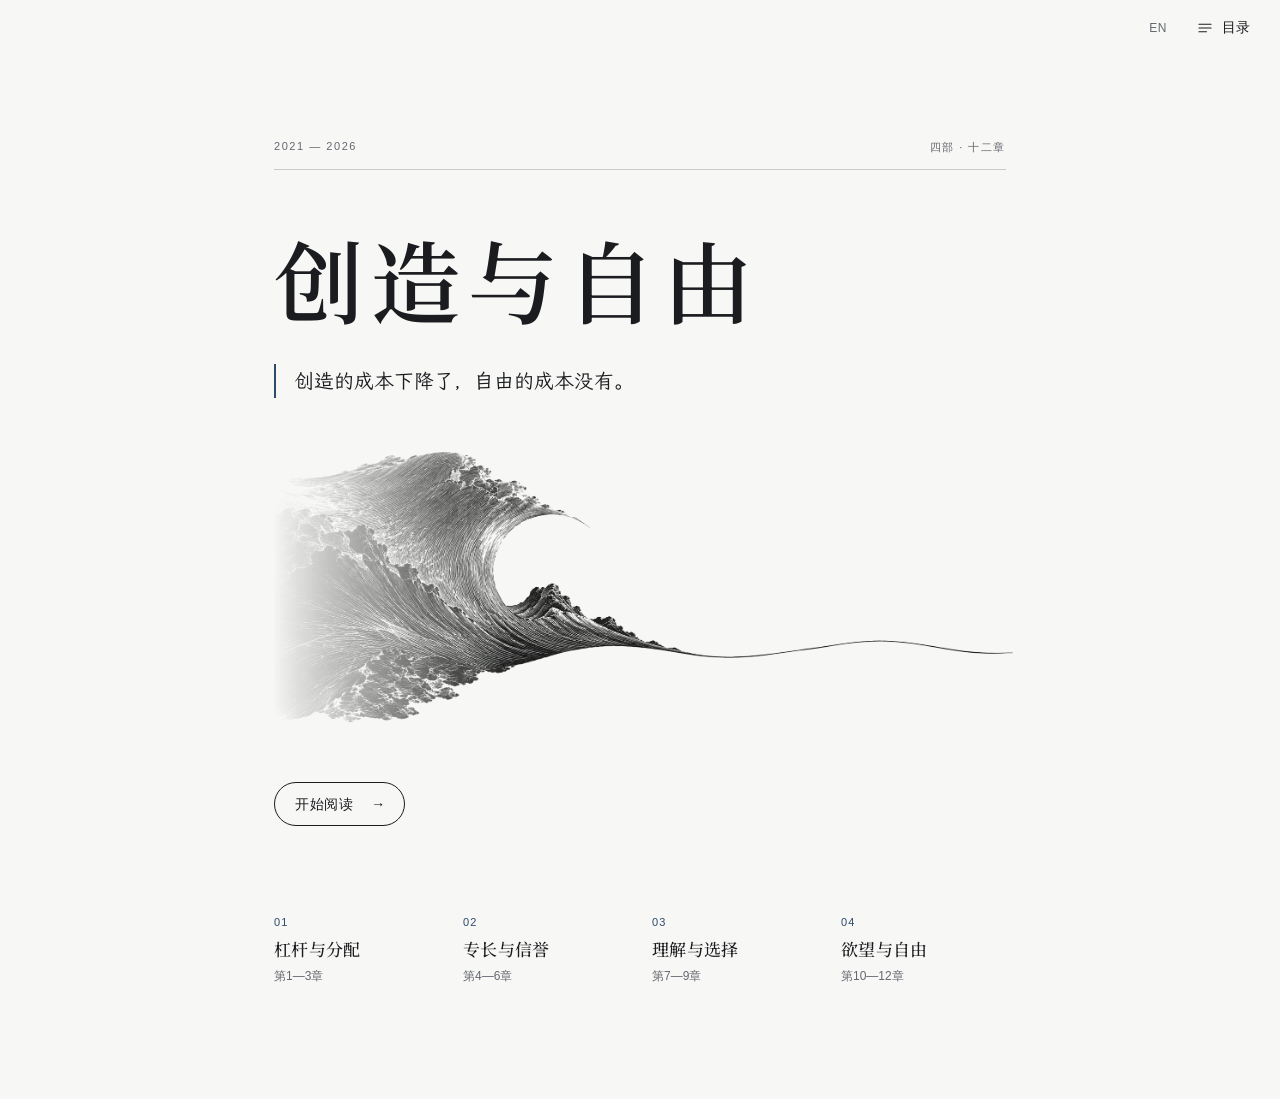
==== commit e8e69076: "Simplify cover separators for v2.4.2" ====
--- a/index.html
+++ b/index.html
@@ -64,7 +64,7 @@
 /* Cover */
 main{max-width:860px;margin:auto;padding:116px 64px 96px}
 #cover{max-width:760px;margin:auto;padding-top:24px}
-.cover-meta{display:flex;justify-content:space-between;gap:16px;border-bottom:1px solid var(--ink);padding-bottom:14px;font-size:11px;font-weight:500;letter-spacing:.14em;text-transform:uppercase;color:var(--secondary);font-variant-numeric:tabular-nums}
+.cover-meta{display:flex;justify-content:space-between;gap:16px;border-bottom:1px solid var(--line-strong);padding-bottom:14px;font-size:11px;font-weight:500;letter-spacing:.14em;text-transform:uppercase;color:var(--secondary);font-variant-numeric:tabular-nums}
 .cover-title{padding-top:56px}
 .cover-title h1{font-size:clamp(48px,7vw,92px);font-weight:600;line-height:1.18;letter-spacing:.08em;margin:0 0 20px}
 html[lang=en] .cover-title h1{letter-spacing:-.015em;line-height:1.04;font-weight:400}
@@ -76,13 +76,12 @@
 .cover-actions{display:flex;flex-wrap:wrap;align-items:center;gap:14px 24px;margin-top:48px}
 .reading-entry{display:inline-flex;gap:18px;align-items:center;justify-content:space-between;min-height:44px;padding:10px 18px 10px 20px;border:1px solid var(--ink);color:var(--ink);border-radius:999px;font-size:14px;font-weight:500;letter-spacing:.04em;line-height:1.5;text-decoration:none;transition:background-color .2s var(--ease),color .2s var(--ease)}
 :root[data-night] .reading-entry{border-color:var(--line-strong)}
-:root[data-night] :is(.cover-meta,.cover-index a){border-color:var(--line-strong)}
 .reading-entry span{transition:transform .2s var(--ease)}
 @media(hover:hover){.reading-entry:hover{background:var(--ink);color:var(--paper)}:root[data-night] .reading-entry:hover{border-color:var(--ink)}}.reading-entry:hover span{transform:translateX(3px)}
 .reading-entry:active{opacity:.85}
 .disclaimer{margin:0;font-size:12px;line-height:1.6;color:var(--secondary)}
 .cover-index{display:grid;grid-template-columns:repeat(4,minmax(0,1fr));gap:0 24px;margin-top:72px}
-.cover-index a{position:relative;display:grid;grid-template-rows:auto 1fr auto;align-content:start;gap:6px;min-height:44px;padding:16px 0 18px;border-top:1px solid var(--ink);text-decoration:none}
+.cover-index a{position:relative;display:grid;grid-template-rows:auto 1fr auto;align-content:start;gap:6px;min-height:44px;padding:17px 0 18px;text-decoration:none}
 .part-number{font:500 11px/1.4 var(--sans);letter-spacing:.1em;color:var(--accent);font-variant-numeric:tabular-nums}
 .part-name{font:500 17px/1.5 var(--serif);letter-spacing:.02em}
 .part-range{align-self:end;font-size:12px;color:var(--secondary)}
@@ -409,7 +408,7 @@
 </div><p id="tap-help" class="mark-help muted" hidden>轻点正文左侧返回、右侧前进，中间可选字。</p><p class="mark-help muted">选中文字可高亮或划线，标记保存在当前浏览器。</p><p id="mark-storage-message" class="muted" hidden></p></details>
 <a class="toc-cover" href="#cover">返回封面</a><nav id="panel-toc" class="book-toc" aria-label="章节"><div class="toc-group"><h2>卷首</h2><a href="#c00">写在前面</a></div><div class="toc-group"><h2>第1部 · 杠杆与分配</h2><a href="#c01"><span class="toc-number">01</span><span class="toc-title">知道自己要什么</span></a><a href="#c02"><span class="toc-number">02</span><span class="toc-title">省下的时间归谁</span></a><a href="#c03"><span class="toc-number">03</span><span class="toc-title">代码便宜以后，谁拥有价值</span></a></div><div class="toc-group"><h2>第2部 · 专长与信誉</h2><a href="#c04"><span class="toc-number">04</span><span class="toc-title">一万次迭代，而非一万小时</span></a><a href="#c05"><span class="toc-number">05</span><span class="toc-title">当工具总说“你说得对”</span></a><a href="#c06"><span class="toc-number">06</span><span class="toc-title">信誉是愿意放弃一次成交</span></a></div><div class="toc-group"><h2>第3部 · 理解与选择</h2><a href="#c07"><span class="toc-number">07</span><span class="toc-title">好产品难以随意改动</span></a><a href="#c08"><span class="toc-number">08</span><span class="toc-title">从百分之二十读到百分之三十一</span></a><a href="#c09"><span class="toc-number">09</span><span class="toc-title">最小的团队，最高的信任</span></a></div><div class="toc-group"><h2>第4部 · 欲望与自由</h2><a href="#c10"><span class="toc-number">10</span><span class="toc-title">欲望是一份不快乐的契约</span></a><a href="#c11"><span class="toc-number">11</span><span class="toc-title">创造欲与幸福能否同时存在</span></a><a href="#c12"><span class="toc-number">12</span><span class="toc-title">把钱留在桌上</span></a></div><div class="toc-group"><h2>书后</h2><a href="#c13">结语：创造的成本下降了，自由的成本没有</a><a href="#c14">材料说明</a></div></nav>
 
-<p class="downloads"><a href="https://github.com/cleardusk/creation-and-freedom/releases/download/v2.4.1/creation-and-freedom-v2.4.1.epub" download>EPUB</a><a href="https://github.com/cleardusk/creation-and-freedom/releases/download/v2.4.1/creation-and-freedom-v2.4.1.pdf" download>PDF</a></p>
+<p class="downloads"><a href="https://github.com/cleardusk/creation-and-freedom/releases/download/v2.4.2/creation-and-freedom-v2.4.2.epub" download>EPUB</a><a href="https://github.com/cleardusk/creation-and-freedom/releases/download/v2.4.2/creation-and-freedom-v2.4.2.pdf" download>PDF</a></p>
 <p id="storage-message" class="muted" hidden>当前浏览器无法保存阅读进度。</p>
 </div></dialog>
 <dialog id="note-dialog" aria-labelledby="note-dialog-title" aria-modal="false"><div class="note-scroll">
